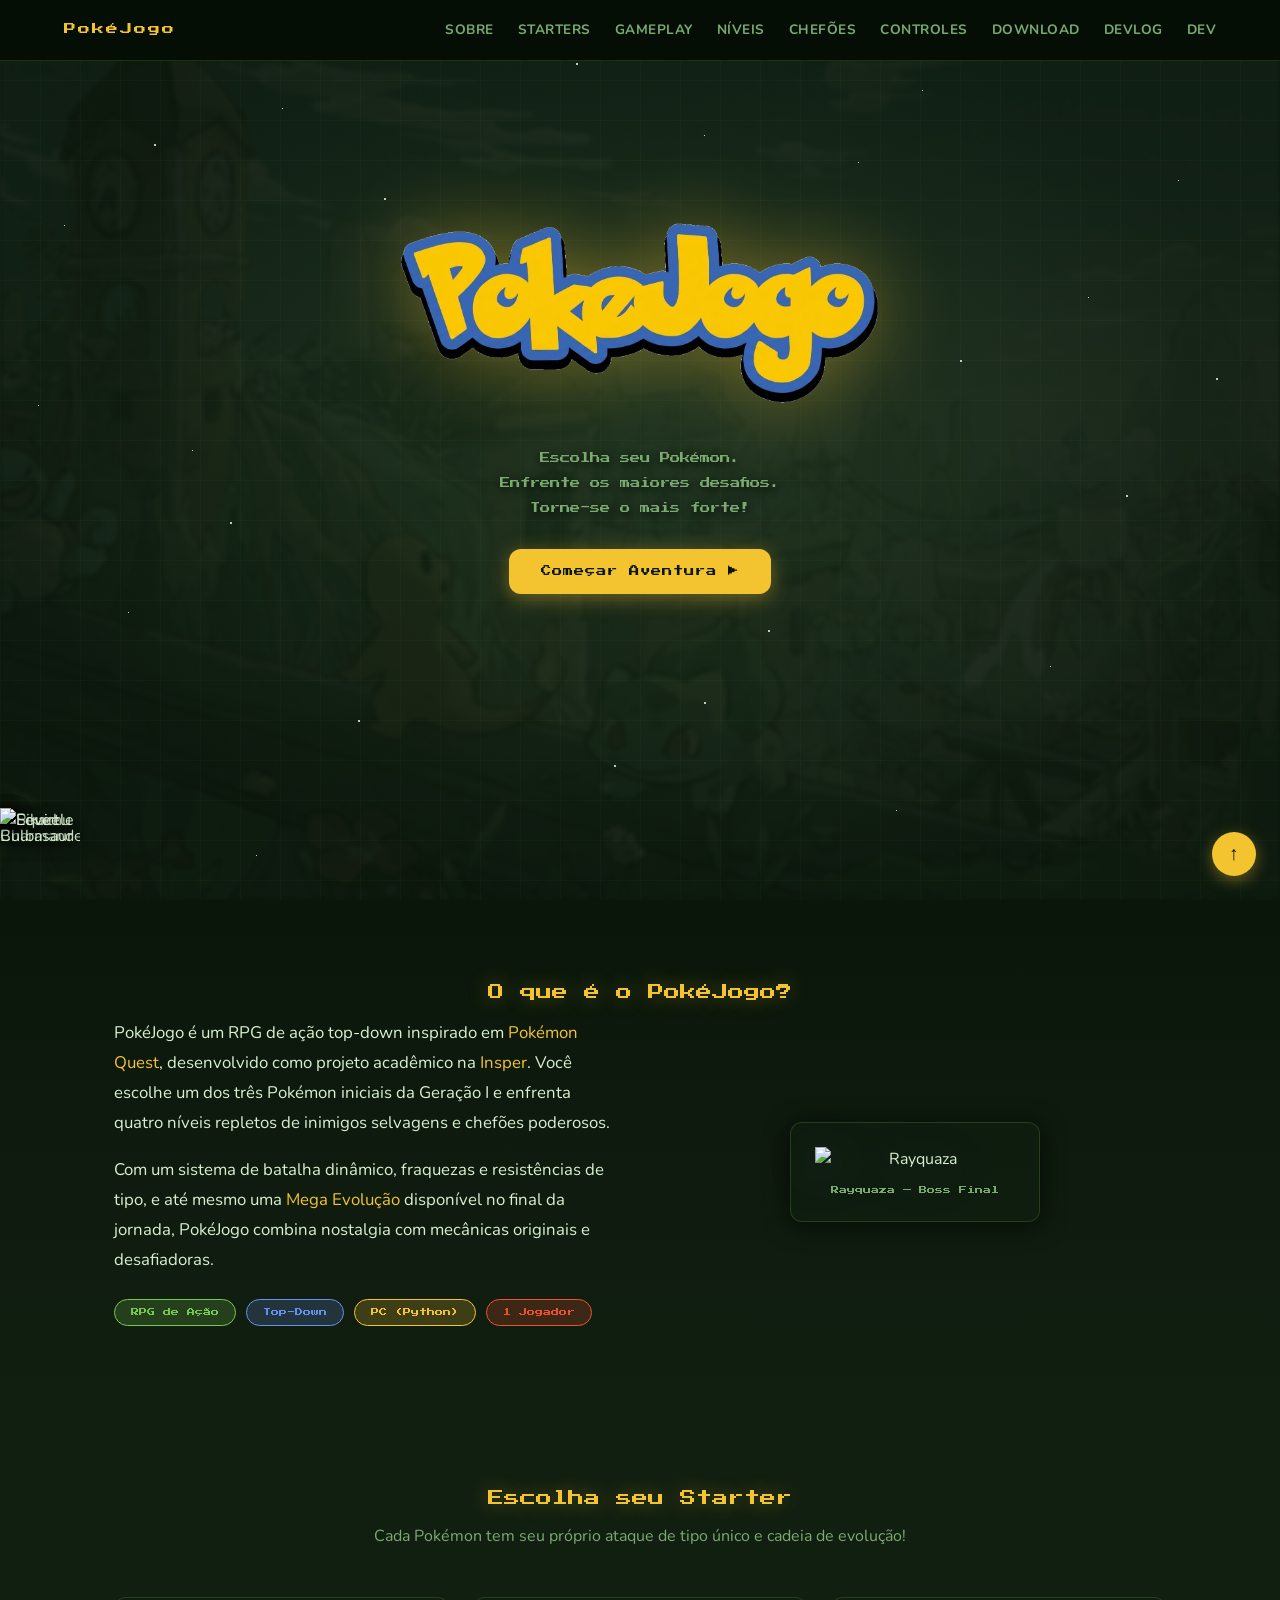
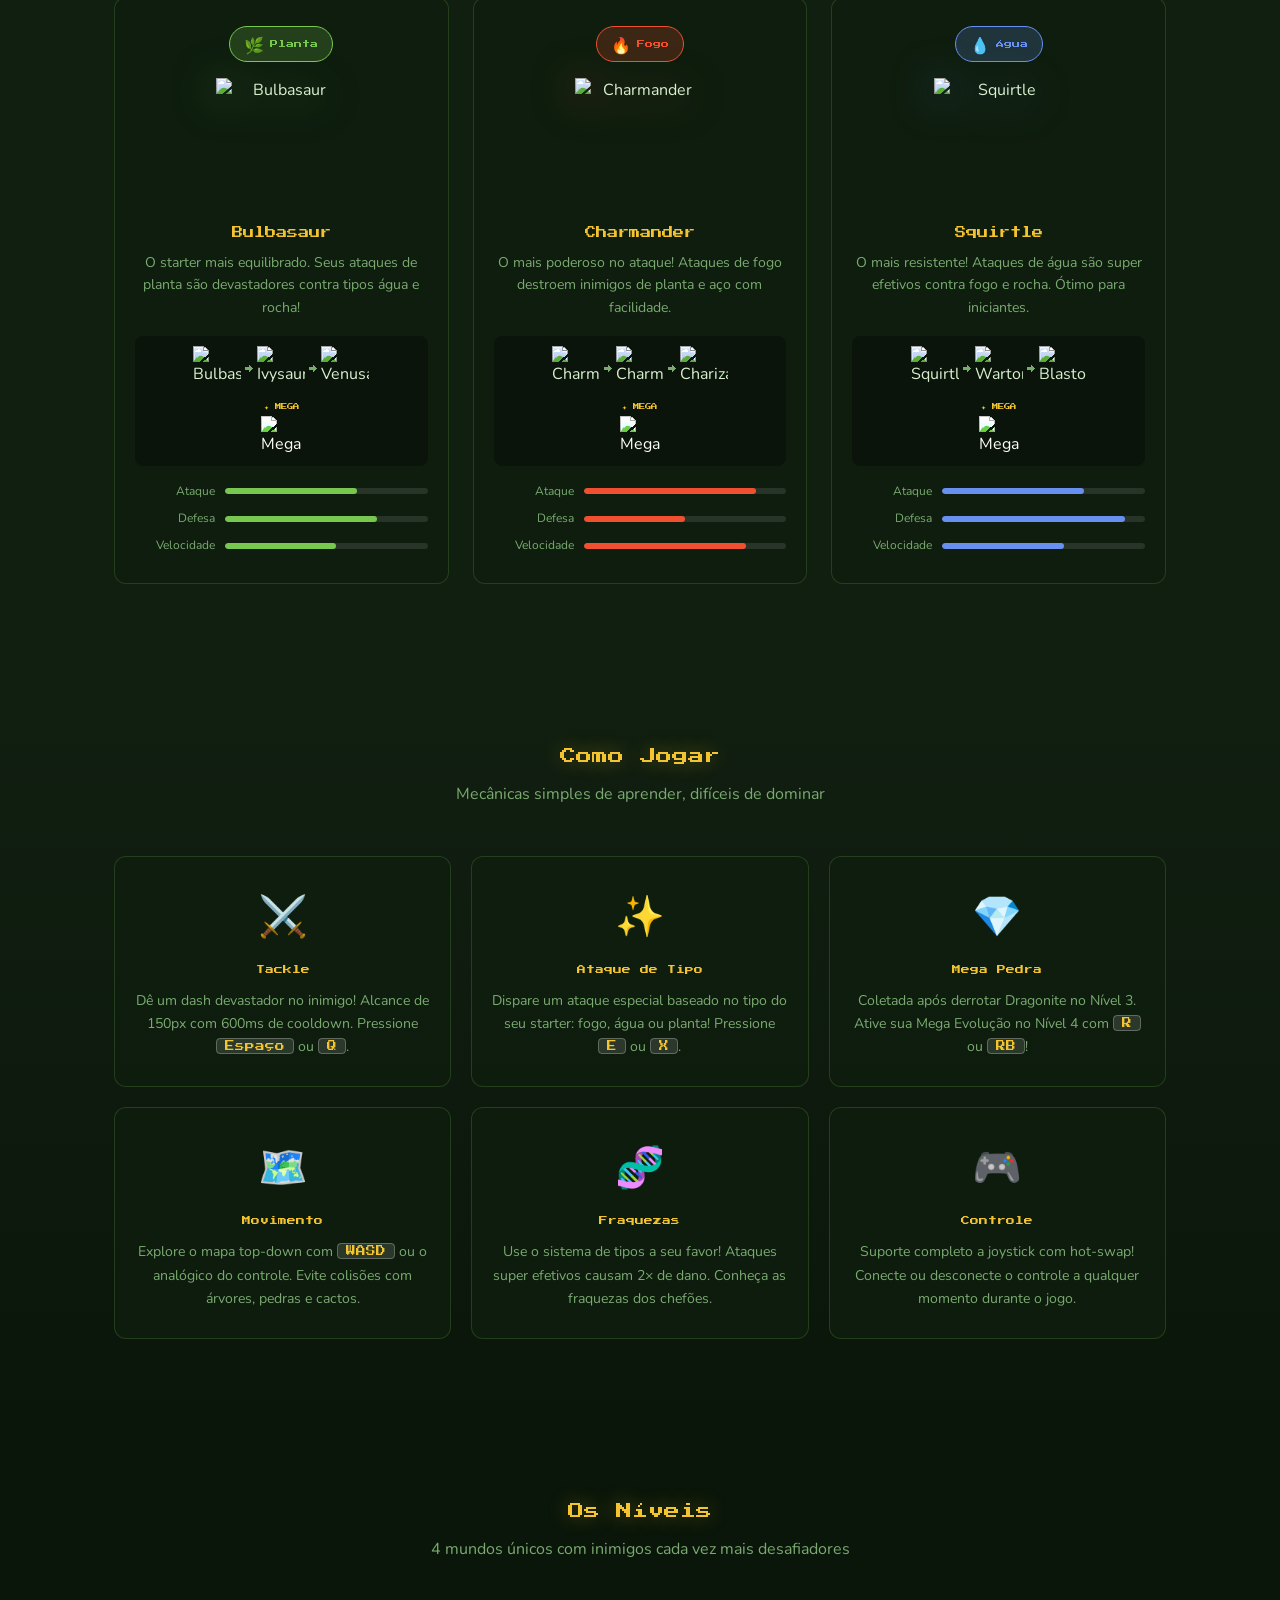
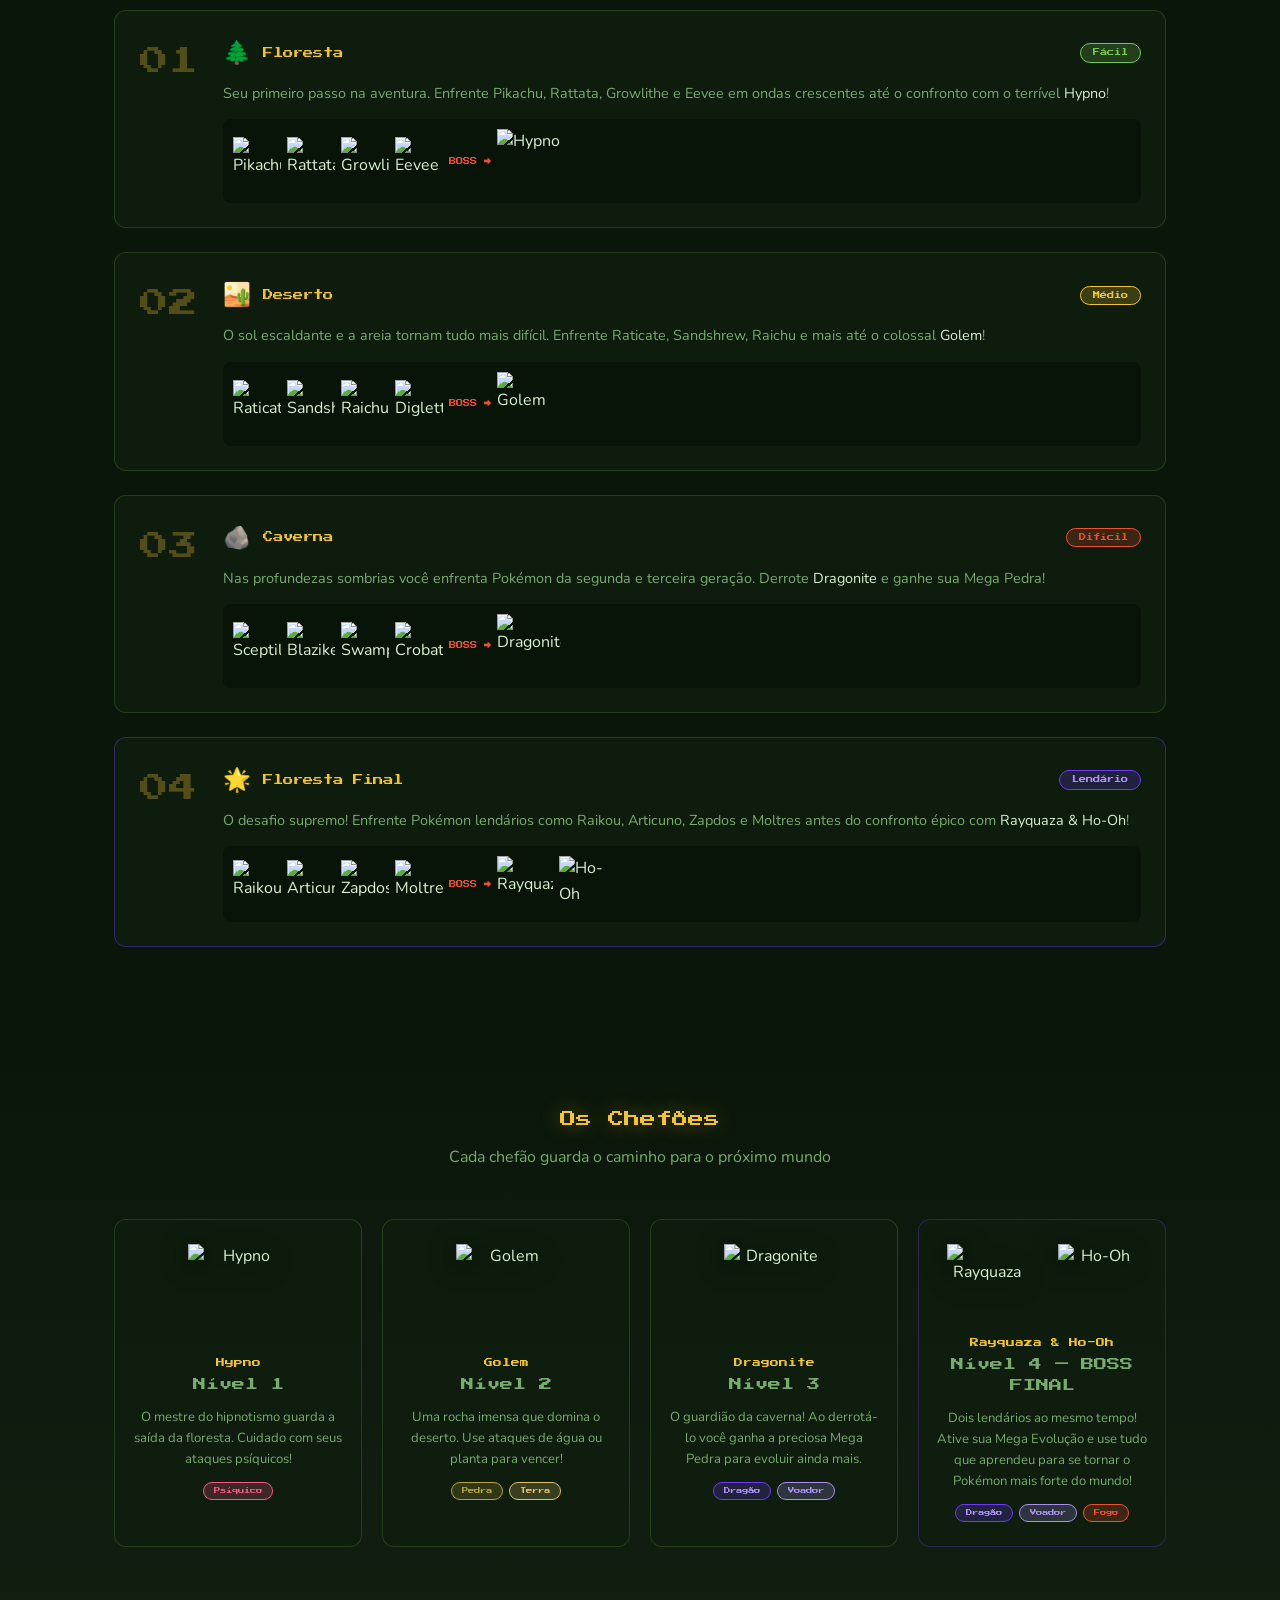
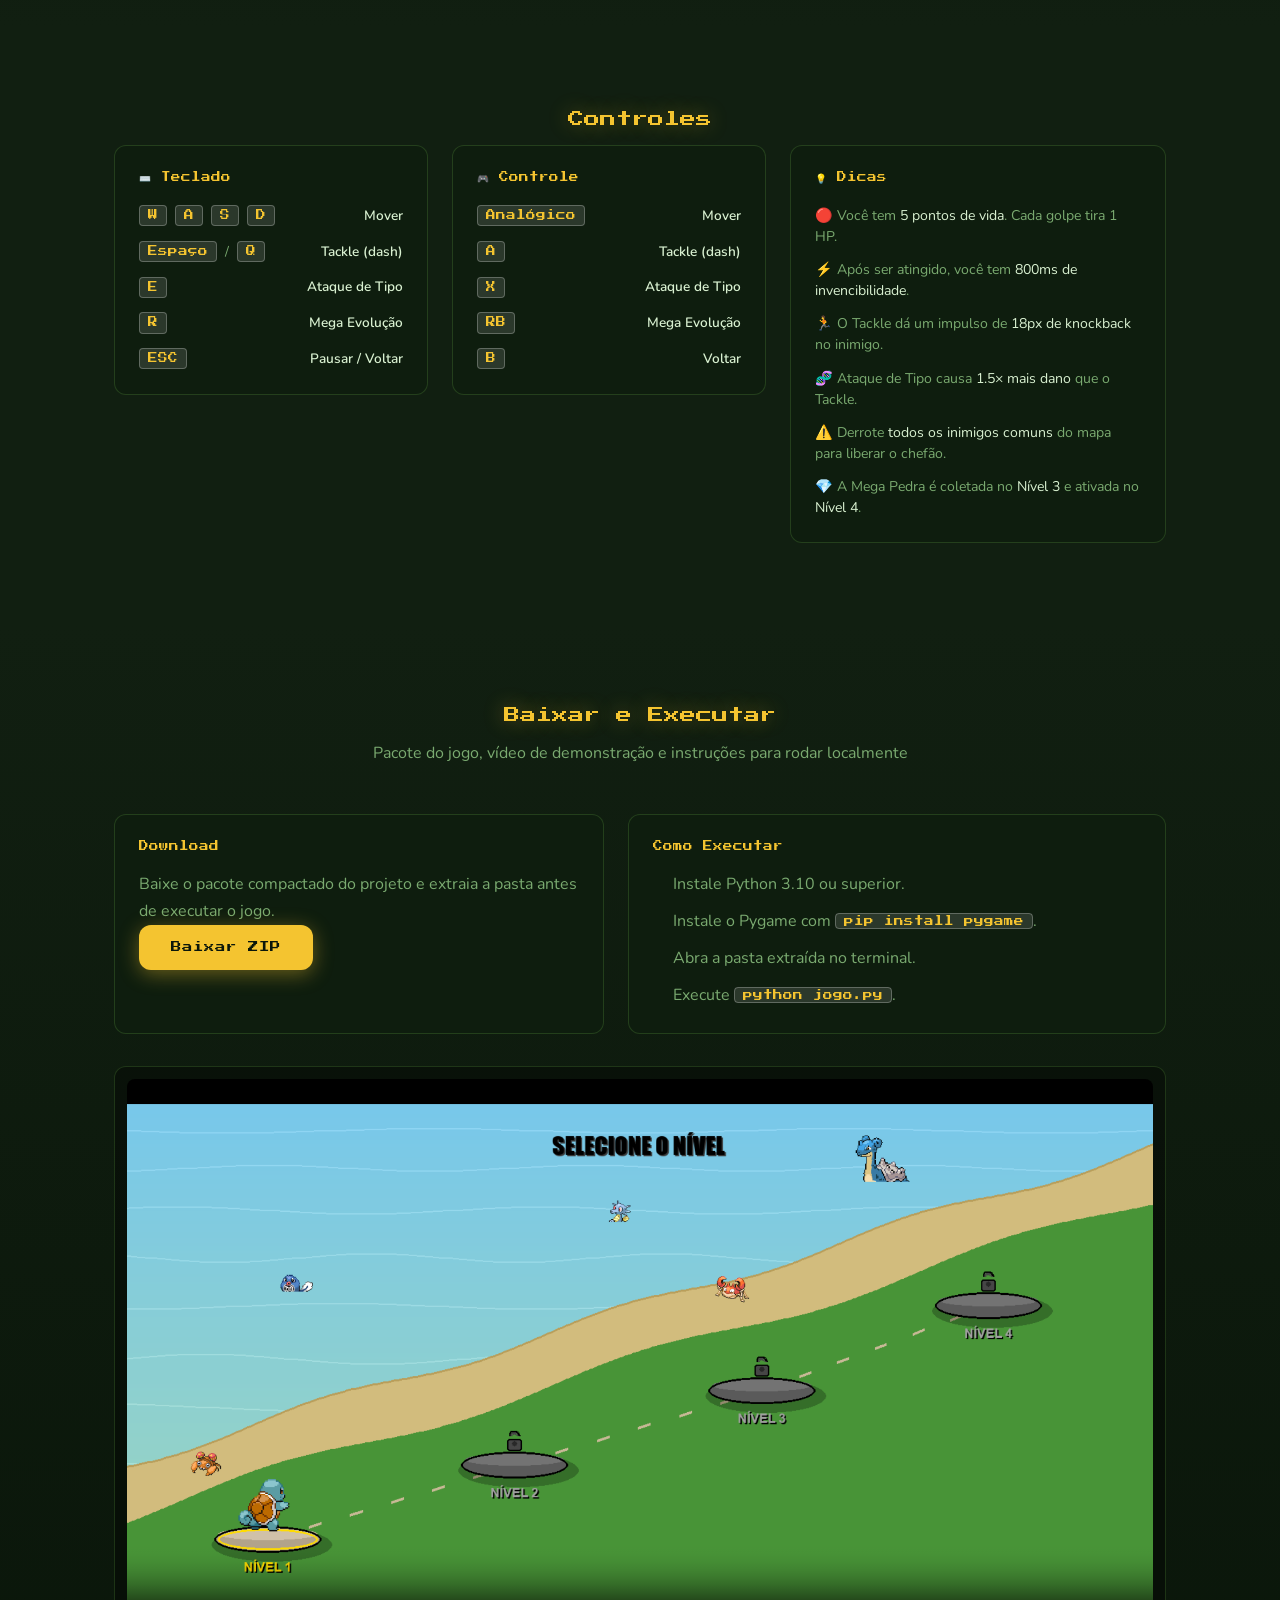
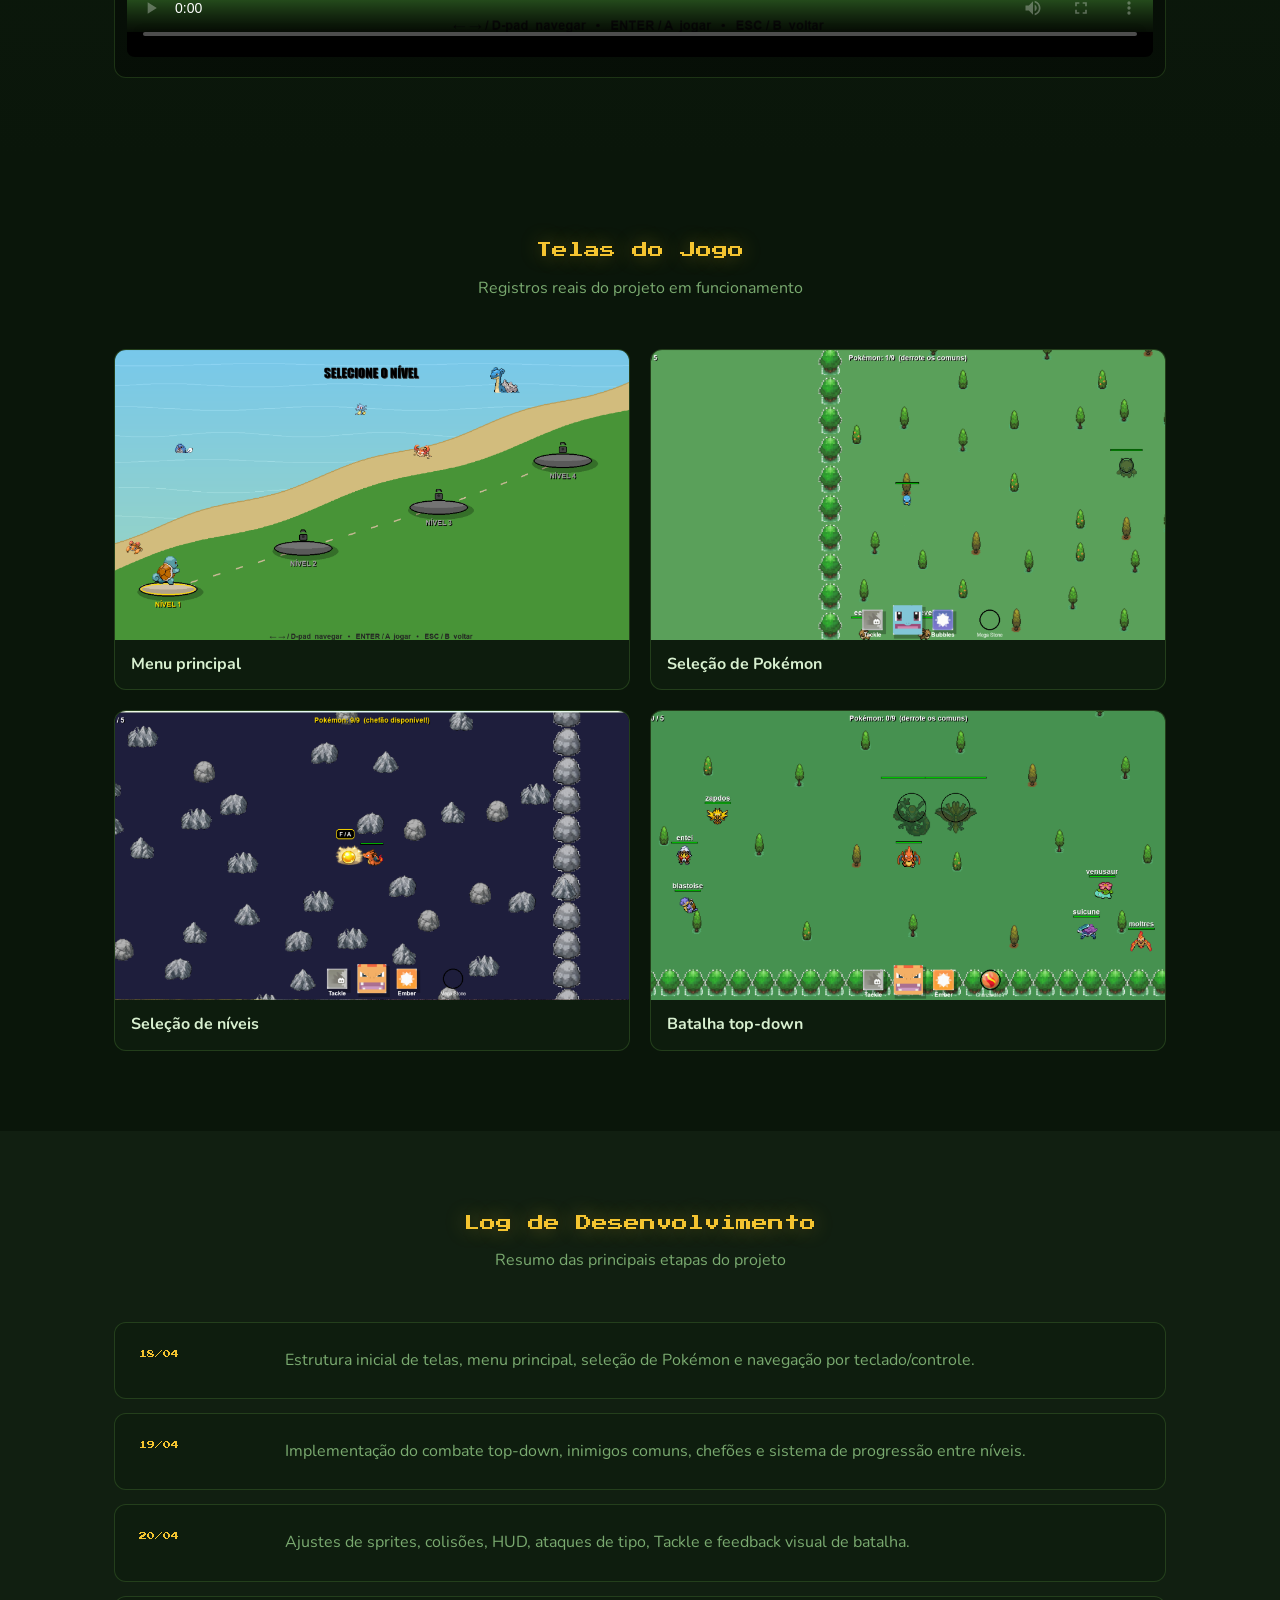
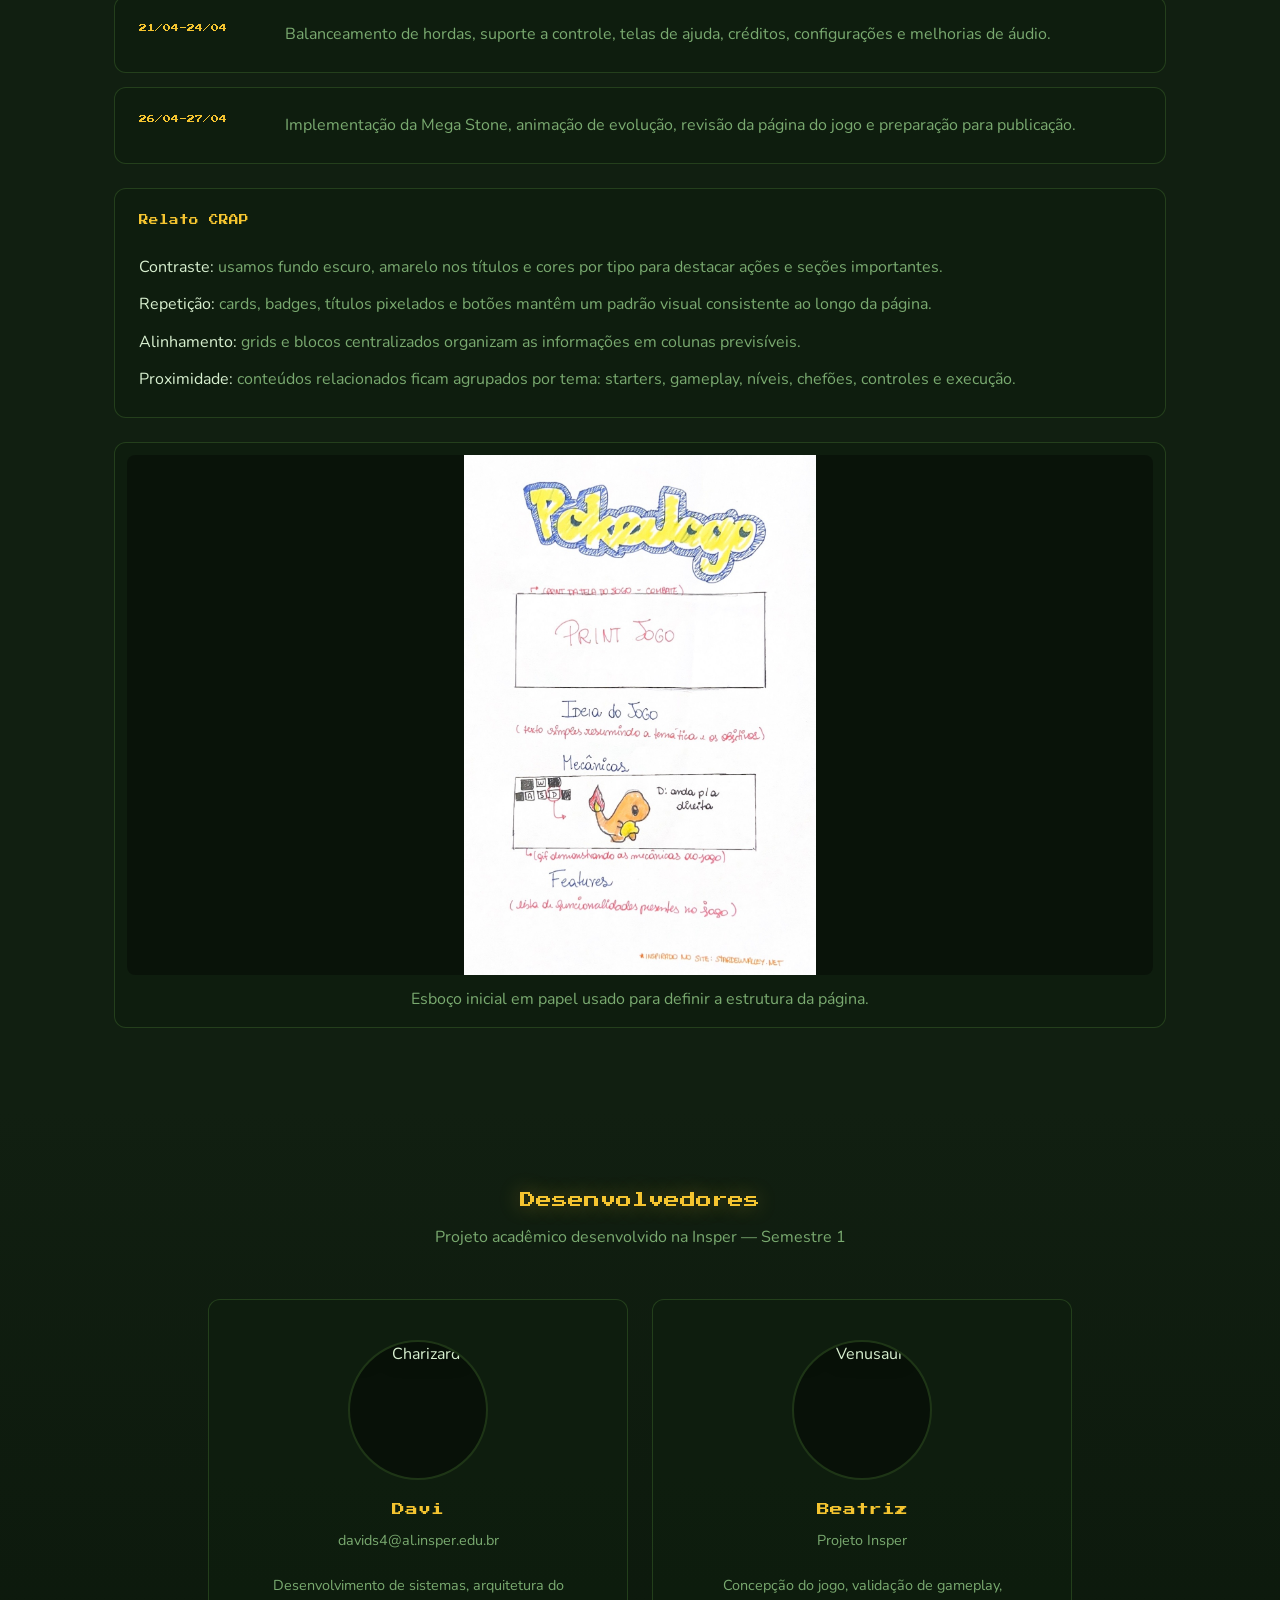
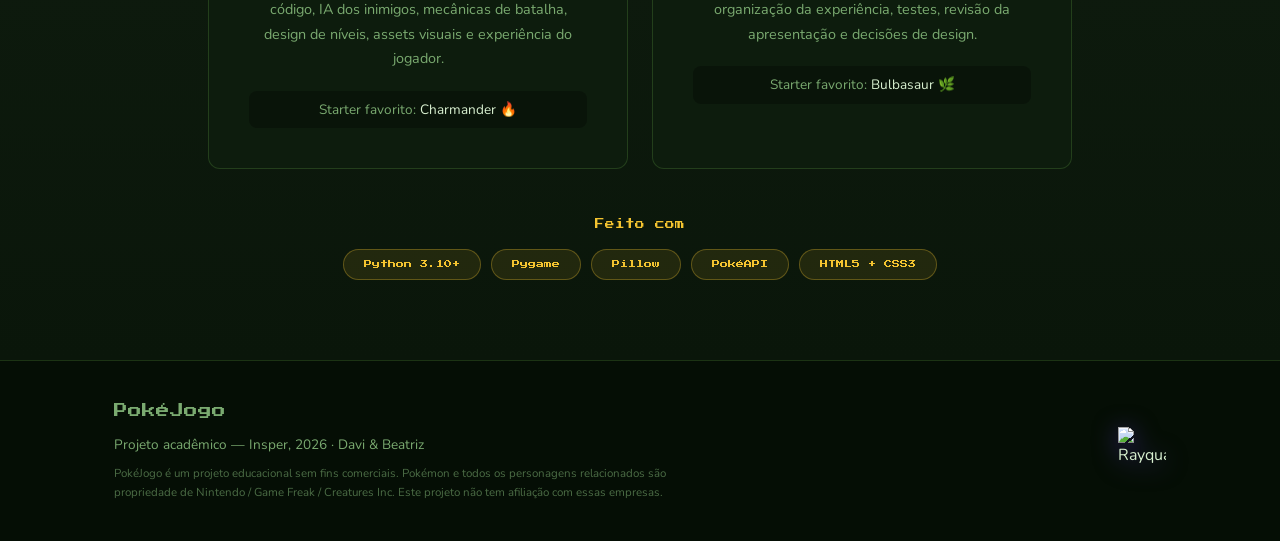
==== docs/index.html @ 32f5d4d7 "Publica pagina do jogo em docs" ====
<!DOCTYPE html>
<html lang="pt-BR">
<head>
  <meta charset="UTF-8">
  <meta name="viewport" content="width=device-width, initial-scale=1.0">
  <title>PokéJogo — Seja o mais forte!</title>
  <link rel="stylesheet" href="reset.css">
  <link rel="stylesheet" href="style.css">
  <link rel="preconnect" href="https://fonts.googleapis.com">
  <link rel="preconnect" href="https://fonts.gstatic.com" crossorigin>
  <link href="https://fonts.googleapis.com/css2?family=Press+Start+2P&family=Nunito:wght@400;600;700;800&display=swap" rel="stylesheet">
</head>
<body>

  <!-- NAVBAR (mobile: checkbox hack sem JS) -->
  <nav class="navbar">
    <div class="nav-container">
      <span class="nav-logo pixel">PokéJogo</span>
      <input type="checkbox" id="menu-open" class="menu-checkbox">
      <label for="menu-open" class="nav-toggle" aria-label="Menu">☰</label>
      <ul class="nav-links">
        <li><a href="#sobre">Sobre</a></li>
        <li><a href="#starters">Starters</a></li>
        <li><a href="#gameplay">Gameplay</a></li>
        <li><a href="#niveis">Níveis</a></li>
        <li><a href="#chefoes">Chefões</a></li>
        <li><a href="#controles">Controles</a></li>
        <li><a href="#download">Download</a></li>
        <li><a href="#devlog">Devlog</a></li>
        <li><a href="#dev">Dev</a></li>
      </ul>
    </div>
  </nav>

  <!-- HERO -->
  <section class="hero" id="inicio">
    <div class="hero-bg"></div>

    <!-- Estrelas puras em CSS -->
    <div class="stars">
      <div class="star" style="top:4%;left:8%;width:2px;height:2px;animation-delay:0s;animation-duration:3.1s"></div>
      <div class="star" style="top:12%;left:22%;width:1px;height:1px;animation-delay:0.5s;animation-duration:2.4s"></div>
      <div class="star" style="top:7%;left:45%;width:2px;height:2px;animation-delay:1.2s;animation-duration:3.8s"></div>
      <div class="star" style="top:18%;left:67%;width:1px;height:1px;animation-delay:0.3s;animation-duration:2.7s"></div>
      <div class="star" style="top:3%;left:80%;width:2px;height:2px;animation-delay:1.8s;animation-duration:3.2s"></div>
      <div class="star" style="top:25%;left:5%;width:1px;height:1px;animation-delay:0.7s;animation-duration:4.1s"></div>
      <div class="star" style="top:30%;left:35%;width:2px;height:2px;animation-delay:2.1s;animation-duration:2.9s"></div>
      <div class="star" style="top:15%;left:55%;width:1px;height:1px;animation-delay:1.5s;animation-duration:3.5s"></div>
      <div class="star" style="top:40%;left:75%;width:2px;height:2px;animation-delay:0.9s;animation-duration:2.6s"></div>
      <div class="star" style="top:50%;left:15%;width:1px;height:1px;animation-delay:2.4s;animation-duration:4.0s"></div>
      <div class="star" style="top:55%;left:88%;width:2px;height:2px;animation-delay:0.2s;animation-duration:3.3s"></div>
      <div class="star" style="top:62%;left:42%;width:1px;height:1px;animation-delay:1.1s;animation-duration:2.8s"></div>
      <div class="star" style="top:70%;left:60%;width:2px;height:2px;animation-delay:1.7s;animation-duration:3.6s"></div>
      <div class="star" style="top:20%;left:92%;width:1px;height:1px;animation-delay:0.6s;animation-duration:2.5s"></div>
      <div class="star" style="top:80%;left:28%;width:2px;height:2px;animation-delay:2.8s;animation-duration:3.0s"></div>
      <div class="star" style="top:10%;left:72%;width:1px;height:1px;animation-delay:1.9s;animation-duration:4.2s"></div>
      <div class="star" style="top:35%;left:50%;width:2px;height:2px;animation-delay:0.4s;animation-duration:3.7s"></div>
      <div class="star" style="top:45%;left:3%;width:1px;height:1px;animation-delay:2.2s;animation-duration:2.3s"></div>
      <div class="star" style="top:58%;left:18%;width:2px;height:2px;animation-delay:0.8s;animation-duration:3.9s"></div>
      <div class="star" style="top:74%;left:82%;width:1px;height:1px;animation-delay:1.4s;animation-duration:2.2s"></div>
      <div class="star" style="top:85%;left:48%;width:2px;height:2px;animation-delay:2.6s;animation-duration:3.4s"></div>
      <div class="star" style="top:90%;left:70%;width:1px;height:1px;animation-delay:0.1s;animation-duration:4.3s"></div>
      <div class="star" style="top:22%;left:30%;width:2px;height:2px;animation-delay:1.6s;animation-duration:2.8s"></div>
      <div class="star" style="top:68%;left:10%;width:1px;height:1px;animation-delay:2.9s;animation-duration:3.1s"></div>
      <div class="star" style="top:42%;left:95%;width:2px;height:2px;animation-delay:0.3s;animation-duration:3.6s"></div>
      <div class="star" style="top:6%;left:38%;width:1px;height:1px;animation-delay:1.3s;animation-duration:2.9s"></div>
      <div class="star" style="top:78%;left:55%;width:2px;height:2px;animation-delay:2.0s;animation-duration:4.0s"></div>
      <div class="star" style="top:33%;left:85%;width:1px;height:1px;animation-delay:0.5s;animation-duration:3.2s"></div>
      <div class="star" style="top:16%;left:12%;width:2px;height:2px;animation-delay:1.0s;animation-duration:2.6s"></div>
      <div class="star" style="top:95%;left:20%;width:1px;height:1px;animation-delay:2.3s;animation-duration:3.8s"></div>
    </div>

    <div class="hero-content">
      <img src="assets/images/titulo.png" alt="PokéJogo" class="hero-logo">
      <p class="hero-tagline pixel">Escolha seu Pokémon.<br>Enfrente os maiores desafios.<br>Torne-se o mais forte!</p>
      <a href="#sobre" class="btn btn-primary">Começar Aventura ▶</a>
    </div>

    <!-- Pokémons caminhando (apenas CSS) -->
    <div class="hero-walkers">
      <img class="walker walker-1" src="https://raw.githubusercontent.com/PokeAPI/sprites/master/sprites/pokemon/versions/generation-v/black-white/animated/4.gif" alt="Charmander">
      <img class="walker walker-2" src="https://raw.githubusercontent.com/PokeAPI/sprites/master/sprites/pokemon/versions/generation-v/black-white/animated/25.gif" alt="Pikachu">
      <img class="walker walker-3" src="https://raw.githubusercontent.com/PokeAPI/sprites/master/sprites/pokemon/versions/generation-v/black-white/animated/7.gif" alt="Squirtle">
      <img class="walker walker-4" src="https://raw.githubusercontent.com/PokeAPI/sprites/master/sprites/pokemon/versions/generation-v/black-white/animated/1.gif" alt="Bulbasaur">
      <img class="walker walker-5" src="https://raw.githubusercontent.com/PokeAPI/sprites/master/sprites/pokemon/versions/generation-v/black-white/animated/133.gif" alt="Eevee">
    </div>
  </section>

  <!-- SOBRE -->
  <section class="section sobre" id="sobre">
    <div class="container">
      <h2 class="section-title pixel">O que é o PokéJogo?</h2>
      <div class="sobre-grid">
        <div class="sobre-text">
          <p>PokéJogo é um RPG de ação top-down inspirado em <strong>Pokémon Quest</strong>, desenvolvido como projeto acadêmico na <strong>Insper</strong>. Você escolhe um dos três Pokémon iniciais da Geração I e enfrenta quatro níveis repletos de inimigos selvagens e chefões poderosos.</p>
          <p>Com um sistema de batalha dinâmico, fraquezas e resistências de tipo, e até mesmo uma <strong>Mega Evolução</strong> disponível no final da jornada, PokéJogo combina nostalgia com mecânicas originais e desafiadoras.</p>
          <div class="sobre-badges">
            <span class="badge badge-genre">RPG de Ação</span>
            <span class="badge badge-pov">Top-Down</span>
            <span class="badge badge-platform">PC (Python)</span>
            <span class="badge badge-players">1 Jogador</span>
          </div>
        </div>
        <div class="sobre-art">
          <div class="art-frame">
            <img src="https://raw.githubusercontent.com/PokeAPI/sprites/master/sprites/pokemon/other/official-artwork/384.png" alt="Rayquaza" class="art-pokemon">
            <p class="art-caption pixel">Rayquaza — Boss Final</p>
          </div>
        </div>
      </div>
    </div>
  </section>

  <!-- STARTERS -->
  <section class="section starters" id="starters">
    <div class="container">
      <h2 class="section-title pixel">Escolha seu Starter</h2>
      <p class="section-subtitle">Cada Pokémon tem seu próprio ataque de tipo único e cadeia de evolução!</p>
      <div class="starters-grid">

        <!-- Bulbasaur -->
        <div class="starter-card grass">
          <div class="starter-type-badge"><span class="type-icon">🌿</span> Planta</div>
          <img src="https://raw.githubusercontent.com/PokeAPI/sprites/master/sprites/pokemon/other/official-artwork/1.png" alt="Bulbasaur" class="starter-img">
          <h3 class="starter-name pixel">Bulbasaur</h3>
          <p class="starter-desc">O starter mais equilibrado. Seus ataques de planta são devastadores contra tipos água e rocha!</p>
          <div class="evolution-chain">
            <img src="https://raw.githubusercontent.com/PokeAPI/sprites/master/sprites/pokemon/versions/generation-v/black-white/animated/1.gif" alt="Bulbasaur" title="Bulbasaur">
            <span class="evo-arrow pixel">→</span>
            <img src="https://raw.githubusercontent.com/PokeAPI/sprites/master/sprites/pokemon/versions/generation-v/black-white/animated/2.gif" alt="Ivysaur" title="Ivysaur">
            <span class="evo-arrow pixel">→</span>
            <img src="https://raw.githubusercontent.com/PokeAPI/sprites/master/sprites/pokemon/versions/generation-v/black-white/animated/3.gif" alt="Venusaur" title="Venusaur">
            <span class="evo-mega pixel">✦ MEGA</span>
            <img src="https://raw.githubusercontent.com/PokeAPI/sprites/master/sprites/pokemon/10033.png" alt="Mega Venusaur" title="Mega Venusaur" class="mega-sprite">
          </div>
          <div class="starter-stats">
            <div class="stat"><span>Ataque</span><div class="stat-bar"><div class="stat-fill grass-fill" style="--w:65%"></div></div></div>
            <div class="stat"><span>Defesa</span><div class="stat-bar"><div class="stat-fill grass-fill" style="--w:75%"></div></div></div>
            <div class="stat"><span>Velocidade</span><div class="stat-bar"><div class="stat-fill grass-fill" style="--w:55%"></div></div></div>
          </div>
        </div>

        <!-- Charmander -->
        <div class="starter-card fire">
          <div class="starter-type-badge"><span class="type-icon">🔥</span> Fogo</div>
          <img src="https://raw.githubusercontent.com/PokeAPI/sprites/master/sprites/pokemon/other/official-artwork/4.png" alt="Charmander" class="starter-img">
          <h3 class="starter-name pixel">Charmander</h3>
          <p class="starter-desc">O mais poderoso no ataque! Ataques de fogo destroem inimigos de planta e aço com facilidade.</p>
          <div class="evolution-chain">
            <img src="https://raw.githubusercontent.com/PokeAPI/sprites/master/sprites/pokemon/versions/generation-v/black-white/animated/4.gif" alt="Charmander" title="Charmander">
            <span class="evo-arrow pixel">→</span>
            <img src="https://raw.githubusercontent.com/PokeAPI/sprites/master/sprites/pokemon/versions/generation-v/black-white/animated/5.gif" alt="Charmeleon" title="Charmeleon">
            <span class="evo-arrow pixel">→</span>
            <img src="https://raw.githubusercontent.com/PokeAPI/sprites/master/sprites/pokemon/versions/generation-v/black-white/animated/6.gif" alt="Charizard" title="Charizard">
            <span class="evo-mega pixel">✦ MEGA</span>
            <img src="https://raw.githubusercontent.com/PokeAPI/sprites/master/sprites/pokemon/10035.png" alt="Mega Charizard Y" title="Mega Charizard Y" class="mega-sprite">
          </div>
          <div class="starter-stats">
            <div class="stat"><span>Ataque</span><div class="stat-bar"><div class="stat-fill fire-fill" style="--w:85%"></div></div></div>
            <div class="stat"><span>Defesa</span><div class="stat-bar"><div class="stat-fill fire-fill" style="--w:50%"></div></div></div>
            <div class="stat"><span>Velocidade</span><div class="stat-bar"><div class="stat-fill fire-fill" style="--w:80%"></div></div></div>
          </div>
        </div>

        <!-- Squirtle -->
        <div class="starter-card water">
          <div class="starter-type-badge"><span class="type-icon">💧</span> Água</div>
          <img src="https://raw.githubusercontent.com/PokeAPI/sprites/master/sprites/pokemon/other/official-artwork/7.png" alt="Squirtle" class="starter-img">
          <h3 class="starter-name pixel">Squirtle</h3>
          <p class="starter-desc">O mais resistente! Ataques de água são super efetivos contra fogo e rocha. Ótimo para iniciantes.</p>
          <div class="evolution-chain">
            <img src="https://raw.githubusercontent.com/PokeAPI/sprites/master/sprites/pokemon/versions/generation-v/black-white/animated/7.gif" alt="Squirtle" title="Squirtle">
            <span class="evo-arrow pixel">→</span>
            <img src="https://raw.githubusercontent.com/PokeAPI/sprites/master/sprites/pokemon/versions/generation-v/black-white/animated/8.gif" alt="Wartortle" title="Wartortle">
            <span class="evo-arrow pixel">→</span>
            <img src="https://raw.githubusercontent.com/PokeAPI/sprites/master/sprites/pokemon/versions/generation-v/black-white/animated/9.gif" alt="Blastoise" title="Blastoise">
            <span class="evo-mega pixel">✦ MEGA</span>
            <img src="https://raw.githubusercontent.com/PokeAPI/sprites/master/sprites/pokemon/10036.png" alt="Mega Blastoise" title="Mega Blastoise" class="mega-sprite">
          </div>
          <div class="starter-stats">
            <div class="stat"><span>Ataque</span><div class="stat-bar"><div class="stat-fill water-fill" style="--w:70%"></div></div></div>
            <div class="stat"><span>Defesa</span><div class="stat-bar"><div class="stat-fill water-fill" style="--w:90%"></div></div></div>
            <div class="stat"><span>Velocidade</span><div class="stat-bar"><div class="stat-fill water-fill" style="--w:60%"></div></div></div>
          </div>
        </div>

      </div>
    </div>
  </section>

  <!-- GAMEPLAY -->
  <section class="section gameplay" id="gameplay">
    <div class="container">
      <h2 class="section-title pixel">Como Jogar</h2>
      <p class="section-subtitle">Mecânicas simples de aprender, difíceis de dominar</p>
      <div class="features-grid">
        <div class="feature-card">
          <div class="feature-icon">⚔️</div>
          <h3 class="pixel">Tackle</h3>
          <p>Dê um dash devastador no inimigo! Alcance de 150px com 600ms de cooldown. Pressione <kbd>Espaço</kbd> ou <kbd>Q</kbd>.</p>
        </div>
        <div class="feature-card">
          <div class="feature-icon">✨</div>
          <h3 class="pixel">Ataque de Tipo</h3>
          <p>Dispare um ataque especial baseado no tipo do seu starter: fogo, água ou planta! Pressione <kbd>E</kbd> ou <kbd>X</kbd>.</p>
        </div>
        <div class="feature-card">
          <div class="feature-icon">💎</div>
          <h3 class="pixel">Mega Pedra</h3>
          <p>Coletada após derrotar Dragonite no Nível 3. Ative sua Mega Evolução no Nível 4 com <kbd>R</kbd> ou <kbd>RB</kbd>!</p>
        </div>
        <div class="feature-card">
          <div class="feature-icon">🗺️</div>
          <h3 class="pixel">Movimento</h3>
          <p>Explore o mapa top-down com <kbd>WASD</kbd> ou o analógico do controle. Evite colisões com árvores, pedras e cactos.</p>
        </div>
        <div class="feature-card">
          <div class="feature-icon">🧬</div>
          <h3 class="pixel">Fraquezas</h3>
          <p>Use o sistema de tipos a seu favor! Ataques super efetivos causam 2× de dano. Conheça as fraquezas dos chefões.</p>
        </div>
        <div class="feature-card">
          <div class="feature-icon">🎮</div>
          <h3 class="pixel">Controle</h3>
          <p>Suporte completo a joystick com hot-swap! Conecte ou desconecte o controle a qualquer momento durante o jogo.</p>
        </div>
      </div>
    </div>
  </section>

  <!-- NÍVEIS -->
  <section class="section niveis" id="niveis">
    <div class="container">
      <h2 class="section-title pixel">Os Níveis</h2>
      <p class="section-subtitle">4 mundos únicos com inimigos cada vez mais desafiadores</p>
      <div class="levels-timeline">

        <div class="level-card">
          <div class="level-number pixel">01</div>
          <div class="level-content">
            <div class="level-header">
              <span class="level-icon">🌲</span>
              <h3 class="pixel">Floresta</h3>
              <span class="difficulty easy">Fácil</span>
            </div>
            <p>Seu primeiro passo na aventura. Enfrente Pikachu, Rattata, Growlithe e Eevee em ondas crescentes até o confronto com o terrível <strong>Hypno</strong>!</p>
            <div class="level-enemies">
              <img src="https://raw.githubusercontent.com/PokeAPI/sprites/master/sprites/pokemon/versions/generation-v/black-white/animated/25.gif" title="Pikachu" alt="Pikachu">
              <img src="https://raw.githubusercontent.com/PokeAPI/sprites/master/sprites/pokemon/versions/generation-v/black-white/animated/19.gif" title="Rattata" alt="Rattata">
              <img src="https://raw.githubusercontent.com/PokeAPI/sprites/master/sprites/pokemon/versions/generation-v/black-white/animated/58.gif" title="Growlithe" alt="Growlithe">
              <img src="https://raw.githubusercontent.com/PokeAPI/sprites/master/sprites/pokemon/versions/generation-v/black-white/animated/133.gif" title="Eevee" alt="Eevee">
              <span class="boss-label pixel">BOSS →</span>
              <img src="https://raw.githubusercontent.com/PokeAPI/sprites/master/sprites/pokemon/versions/generation-v/black-white/animated/97.gif" title="Hypno" alt="Hypno" class="boss-sprite">
            </div>
          </div>
        </div>

        <div class="level-card">
          <div class="level-number pixel">02</div>
          <div class="level-content">
            <div class="level-header">
              <span class="level-icon">🏜️</span>
              <h3 class="pixel">Deserto</h3>
              <span class="difficulty medium">Médio</span>
            </div>
            <p>O sol escaldante e a areia tornam tudo mais difícil. Enfrente Raticate, Sandshrew, Raichu e mais até o colossal <strong>Golem</strong>!</p>
            <div class="level-enemies">
              <img src="https://raw.githubusercontent.com/PokeAPI/sprites/master/sprites/pokemon/versions/generation-v/black-white/animated/20.gif" title="Raticate" alt="Raticate">
              <img src="https://raw.githubusercontent.com/PokeAPI/sprites/master/sprites/pokemon/versions/generation-v/black-white/animated/27.gif" title="Sandshrew" alt="Sandshrew">
              <img src="https://raw.githubusercontent.com/PokeAPI/sprites/master/sprites/pokemon/versions/generation-v/black-white/animated/26.gif" title="Raichu" alt="Raichu">
              <img src="https://raw.githubusercontent.com/PokeAPI/sprites/master/sprites/pokemon/versions/generation-v/black-white/animated/50.gif" title="Diglett" alt="Diglett">
              <span class="boss-label pixel">BOSS →</span>
              <img src="https://raw.githubusercontent.com/PokeAPI/sprites/master/sprites/pokemon/versions/generation-v/black-white/animated/76.gif" title="Golem" alt="Golem" class="boss-sprite">
            </div>
          </div>
        </div>

        <div class="level-card">
          <div class="level-number pixel">03</div>
          <div class="level-content">
            <div class="level-header">
              <span class="level-icon">🪨</span>
              <h3 class="pixel">Caverna</h3>
              <span class="difficulty hard">Difícil</span>
            </div>
            <p>Nas profundezas sombrias você enfrenta Pokémon da segunda e terceira geração. Derrote <strong>Dragonite</strong> e ganhe sua Mega Pedra!</p>
            <div class="level-enemies">
              <img src="https://raw.githubusercontent.com/PokeAPI/sprites/master/sprites/pokemon/versions/generation-v/black-white/animated/254.gif" title="Sceptile" alt="Sceptile">
              <img src="https://raw.githubusercontent.com/PokeAPI/sprites/master/sprites/pokemon/versions/generation-v/black-white/animated/257.gif" title="Blaziken" alt="Blaziken">
              <img src="https://raw.githubusercontent.com/PokeAPI/sprites/master/sprites/pokemon/versions/generation-v/black-white/animated/260.gif" title="Swampert" alt="Swampert">
              <img src="https://raw.githubusercontent.com/PokeAPI/sprites/master/sprites/pokemon/versions/generation-v/black-white/animated/169.gif" title="Crobat" alt="Crobat">
              <span class="boss-label pixel">BOSS →</span>
              <img src="https://raw.githubusercontent.com/PokeAPI/sprites/master/sprites/pokemon/versions/generation-v/black-white/animated/149.gif" title="Dragonite" alt="Dragonite" class="boss-sprite">
            </div>
          </div>
        </div>

        <div class="level-card level-final">
          <div class="level-number pixel">04</div>
          <div class="level-content">
            <div class="level-header">
              <span class="level-icon">🌟</span>
              <h3 class="pixel">Floresta Final</h3>
              <span class="difficulty legendary">Lendário</span>
            </div>
            <p>O desafio supremo! Enfrente Pokémon lendários como Raikou, Articuno, Zapdos e Moltres antes do confronto épico com <strong>Rayquaza &amp; Ho-Oh</strong>!</p>
            <div class="level-enemies">
              <img src="https://raw.githubusercontent.com/PokeAPI/sprites/master/sprites/pokemon/versions/generation-v/black-white/animated/243.gif" title="Raikou" alt="Raikou">
              <img src="https://raw.githubusercontent.com/PokeAPI/sprites/master/sprites/pokemon/versions/generation-v/black-white/animated/144.gif" title="Articuno" alt="Articuno">
              <img src="https://raw.githubusercontent.com/PokeAPI/sprites/master/sprites/pokemon/versions/generation-v/black-white/animated/145.gif" title="Zapdos" alt="Zapdos">
              <img src="https://raw.githubusercontent.com/PokeAPI/sprites/master/sprites/pokemon/versions/generation-v/black-white/animated/146.gif" title="Moltres" alt="Moltres">
              <span class="boss-label pixel">BOSS →</span>
              <img src="https://raw.githubusercontent.com/PokeAPI/sprites/master/sprites/pokemon/other/official-artwork/384.png" title="Rayquaza" alt="Rayquaza" class="boss-sprite boss-art">
              <img src="https://raw.githubusercontent.com/PokeAPI/sprites/master/sprites/pokemon/other/official-artwork/250.png" title="Ho-Oh" alt="Ho-Oh" class="boss-sprite boss-art">
            </div>
          </div>
        </div>

      </div>
    </div>
  </section>

  <!-- CHEFÕES -->
  <section class="section chefoes" id="chefoes">
    <div class="container">
      <h2 class="section-title pixel">Os Chefões</h2>
      <p class="section-subtitle">Cada chefão guarda o caminho para o próximo mundo</p>
      <div class="bosses-grid">
        <div class="boss-card">
          <img src="https://raw.githubusercontent.com/PokeAPI/sprites/master/sprites/pokemon/other/official-artwork/97.png" alt="Hypno" class="boss-art-img">
          <h3 class="pixel">Hypno</h3>
          <p class="boss-level pixel">Nível 1</p>
          <p>O mestre do hipnotismo guarda a saída da floresta. Cuidado com seus ataques psíquicos!</p>
          <div class="type-chips"><span class="type-chip psychic">Psíquico</span></div>
        </div>
        <div class="boss-card">
          <img src="https://raw.githubusercontent.com/PokeAPI/sprites/master/sprites/pokemon/other/official-artwork/76.png" alt="Golem" class="boss-art-img">
          <h3 class="pixel">Golem</h3>
          <p class="boss-level pixel">Nível 2</p>
          <p>Uma rocha imensa que domina o deserto. Use ataques de água ou planta para vencer!</p>
          <div class="type-chips"><span class="type-chip rock">Pedra</span><span class="type-chip ground">Terra</span></div>
        </div>
        <div class="boss-card">
          <img src="https://raw.githubusercontent.com/PokeAPI/sprites/master/sprites/pokemon/other/official-artwork/149.png" alt="Dragonite" class="boss-art-img">
          <h3 class="pixel">Dragonite</h3>
          <p class="boss-level pixel">Nível 3</p>
          <p>O guardião da caverna! Ao derrotá-lo você ganha a preciosa Mega Pedra para evoluir ainda mais.</p>
          <div class="type-chips"><span class="type-chip dragon">Dragão</span><span class="type-chip flying">Voador</span></div>
        </div>
        <div class="boss-card boss-final">
          <div class="boss-duo">
            <img src="https://raw.githubusercontent.com/PokeAPI/sprites/master/sprites/pokemon/other/official-artwork/384.png" alt="Rayquaza" class="boss-art-img">
            <img src="https://raw.githubusercontent.com/PokeAPI/sprites/master/sprites/pokemon/other/official-artwork/250.png" alt="Ho-Oh" class="boss-art-img">
          </div>
          <h3 class="pixel">Rayquaza &amp; Ho-Oh</h3>
          <p class="boss-level pixel">Nível 4 — BOSS FINAL</p>
          <p>Dois lendários ao mesmo tempo! Ative sua Mega Evolução e use tudo que aprendeu para se tornar o Pokémon mais forte do mundo!</p>
          <div class="type-chips">
            <span class="type-chip dragon">Dragão</span>
            <span class="type-chip flying">Voador</span>
            <span class="type-chip fire">Fogo</span>
          </div>
        </div>
      </div>
    </div>
  </section>

  <!-- CONTROLES -->
  <section class="section controles" id="controles">
    <div class="container">
      <h2 class="section-title pixel">Controles</h2>
      <div class="controls-grid">
        <div class="controls-group">
          <h3 class="pixel">⌨️ Teclado</h3>
          <div class="key-map">
            <div class="key-row"><kbd>W</kbd><kbd>A</kbd><kbd>S</kbd><kbd>D</kbd><span>Mover</span></div>
            <div class="key-row"><kbd>Espaço</kbd> / <kbd>Q</kbd><span>Tackle (dash)</span></div>
            <div class="key-row"><kbd>E</kbd><span>Ataque de Tipo</span></div>
            <div class="key-row"><kbd>R</kbd><span>Mega Evolução</span></div>
            <div class="key-row"><kbd>ESC</kbd><span>Pausar / Voltar</span></div>
          </div>
        </div>
        <div class="controls-group">
          <h3 class="pixel">🎮 Controle</h3>
          <div class="key-map">
            <div class="key-row"><kbd>Analógico</kbd><span>Mover</span></div>
            <div class="key-row"><kbd>A</kbd><span>Tackle (dash)</span></div>
            <div class="key-row"><kbd>X</kbd><span>Ataque de Tipo</span></div>
            <div class="key-row"><kbd>RB</kbd><span>Mega Evolução</span></div>
            <div class="key-row"><kbd>B</kbd><span>Voltar</span></div>
          </div>
        </div>
        <div class="controls-tips">
          <h3 class="pixel">💡 Dicas</h3>
          <ul>
            <li>🔴 Você tem <strong>5 pontos de vida</strong>. Cada golpe tira 1 HP.</li>
            <li>⚡ Após ser atingido, você tem <strong>800ms de invencibilidade</strong>.</li>
            <li>🏃 O Tackle dá um impulso de <strong>18px de knockback</strong> no inimigo.</li>
            <li>🧬 Ataque de Tipo causa <strong>1.5× mais dano</strong> que o Tackle.</li>
            <li>⚠️ Derrote <strong>todos os inimigos comuns</strong> do mapa para liberar o chefão.</li>
            <li>💎 A Mega Pedra é coletada no <strong>Nível 3</strong> e ativada no <strong>Nível 4</strong>.</li>
          </ul>
        </div>
      </div>
    </div>
  </section>

  <!-- DOWNLOAD / EXECUÇÃO -->
  <section class="section download" id="download">
    <div class="container">
      <h2 class="section-title pixel">Baixar e Executar</h2>
      <p class="section-subtitle">Pacote do jogo, vídeo de demonstração e instruções para rodar localmente</p>
      <div class="download-grid">
        <div class="download-panel">
          <h3 class="pixel">Download</h3>
          <p>Baixe o pacote compactado do projeto e extraia a pasta antes de executar o jogo.</p>
          <a href="downloads/pokejogo.zip" class="btn btn-primary" download>Baixar ZIP</a>
        </div>
        <div class="download-panel">
          <h3 class="pixel">Como Executar</h3>
          <ol class="steps">
            <li>Instale Python 3.10 ou superior.</li>
            <li>Instale o Pygame com <kbd>pip install pygame</kbd>.</li>
            <li>Abra a pasta extraída no terminal.</li>
            <li>Execute <kbd>python jogo.py</kbd>.</li>
          </ol>
        </div>
      </div>
      <div class="video-frame">
        <video controls poster="assets/images/screenshot-menu.png">
          <source src="assets/videos/pokejogo-demo.mp4" type="video/mp4">
          Seu navegador não suporta vídeo HTML5.
        </video>
      </div>
    </div>
  </section>

  <!-- TELAS DO JOGO -->
  <section class="section screenshots" id="screenshots">
    <div class="container">
      <h2 class="section-title pixel">Telas do Jogo</h2>
      <p class="section-subtitle">Registros reais do projeto em funcionamento</p>
      <div class="screens-grid">
        <figure>
          <img src="assets/images/screenshot-menu.png" alt="Tela de menu do PokéJogo">
          <figcaption>Menu principal</figcaption>
        </figure>
        <figure>
          <img src="assets/images/screenshot-selecao.png" alt="Tela de seleção de Pokémon">
          <figcaption>Seleção de Pokémon</figcaption>
        </figure>
        <figure>
          <img src="assets/images/screenshot-niveis.png" alt="Tela de seleção de níveis">
          <figcaption>Seleção de níveis</figcaption>
        </figure>
        <figure>
          <img src="assets/images/screenshot-batalha.png" alt="Tela de batalha top-down">
          <figcaption>Batalha top-down</figcaption>
        </figure>
      </div>
    </div>
  </section>

  <!-- DEVLOG / CRAP -->
  <section class="section devlog" id="devlog">
    <div class="container">
      <h2 class="section-title pixel">Log de Desenvolvimento</h2>
      <p class="section-subtitle">Resumo das principais etapas do projeto</p>
      <div class="log-list">
        <article>
          <span class="log-date pixel">18/04</span>
          <p>Estrutura inicial de telas, menu principal, seleção de Pokémon e navegação por teclado/controle.</p>
        </article>
        <article>
          <span class="log-date pixel">19/04</span>
          <p>Implementação do combate top-down, inimigos comuns, chefões e sistema de progressão entre níveis.</p>
        </article>
        <article>
          <span class="log-date pixel">20/04</span>
          <p>Ajustes de sprites, colisões, HUD, ataques de tipo, Tackle e feedback visual de batalha.</p>
        </article>
        <article>
          <span class="log-date pixel">21/04-24/04</span>
          <p>Balanceamento de hordas, suporte a controle, telas de ajuda, créditos, configurações e melhorias de áudio.</p>
        </article>
        <article>
          <span class="log-date pixel">26/04-27/04</span>
          <p>Implementação da Mega Stone, animação de evolução, revisão da página do jogo e preparação para publicação.</p>
        </article>
      </div>
      <div class="crap-report">
        <h3 class="pixel">Relato CRAP</h3>
        <p><strong>Contraste:</strong> usamos fundo escuro, amarelo nos títulos e cores por tipo para destacar ações e seções importantes.</p>
        <p><strong>Repetição:</strong> cards, badges, títulos pixelados e botões mantêm um padrão visual consistente ao longo da página.</p>
        <p><strong>Alinhamento:</strong> grids e blocos centralizados organizam as informações em colunas previsíveis.</p>
        <p><strong>Proximidade:</strong> conteúdos relacionados ficam agrupados por tema: starters, gameplay, níveis, chefões, controles e execução.</p>
      </div>
      <figure class="sketch-frame">
        <img src="assets/images/esboco-site.jpeg" alt="Esboço em papel da primeira versão da página">
        <figcaption>Esboço inicial em papel usado para definir a estrutura da página.</figcaption>
      </figure>
    </div>
  </section>

  <!-- DEV -->
  <section class="section devs" id="dev">
    <div class="container">
      <h2 class="section-title pixel">Desenvolvedores</h2>
      <p class="section-subtitle">Projeto acadêmico desenvolvido na Insper — Semestre 1</p>
      <div class="dev-grid">
        <div class="dev-card">
          <div class="dev-avatar">
            <img src="https://raw.githubusercontent.com/PokeAPI/sprites/master/sprites/pokemon/other/official-artwork/6.png" alt="Charizard" class="dev-pokemon">
          </div>
          <h3 class="pixel">Davi</h3>
          <p class="dev-email">davids4@al.insper.edu.br</p>
          <p>Desenvolvimento de sistemas, arquitetura do código, IA dos inimigos, mecânicas de batalha, design de níveis, assets visuais e experiência do jogador.</p>
          <div class="dev-pokemon-label">Starter favorito: <strong>Charmander 🔥</strong></div>
        </div>
        <div class="dev-card">
          <div class="dev-avatar">
            <img src="https://raw.githubusercontent.com/PokeAPI/sprites/master/sprites/pokemon/other/official-artwork/3.png" alt="Venusaur" class="dev-pokemon">
          </div>
          <h3 class="pixel">Beatriz</h3>
          <p class="dev-email">Projeto Insper</p>
          <p>Concepção do jogo, validação de gameplay, organização da experiência, testes, revisão da apresentação e decisões de design.</p>
          <div class="dev-pokemon-label">Starter favorito: <strong>Bulbasaur 🌿</strong></div>
        </div>
      </div>
      <div class="tech-stack">
        <h3 class="pixel">Feito com</h3>
        <div class="tech-badges">
          <span class="tech-badge">Python 3.10+</span>
          <span class="tech-badge">Pygame</span>
          <span class="tech-badge">Pillow</span>
          <span class="tech-badge">PokéAPI</span>
          <span class="tech-badge">HTML5 + CSS3</span>
        </div>
      </div>
    </div>
  </section>

  <!-- FOOTER -->
  <footer class="footer">
    <div class="container">
      <div class="footer-content">
        <p class="pixel footer-title">PokéJogo</p>
        <p>Projeto acadêmico — Insper, 2026 · Davi &amp; Beatriz</p>
        <p class="footer-disclaimer">PokéJogo é um projeto educacional sem fins comerciais. Pokémon e todos os personagens relacionados são propriedade de Nintendo / Game Freak / Creatures Inc. Este projeto não tem afiliação com essas empresas.</p>
      </div>
      <div class="footer-pokemon">
        <img src="https://raw.githubusercontent.com/PokeAPI/sprites/master/sprites/pokemon/versions/generation-v/black-white/animated/384.gif" alt="Rayquaza">
      </div>
    </div>
  </footer>

  <a href="#inicio" class="back-to-top">↑</a>

</body>
</html>
---- docs/style.css ----
/* =============================================
   POKÉJOGO SITE — SEM JAVASCRIPT
   ============================================= */

:root {
  --bg-dark:       #0a160a;
  --bg-surface:    #111f11;
  --bg-card:       rgba(15, 30, 15, 0.85);
  --border:        rgba(120, 200, 80, 0.2);
  --border-hover:  rgba(120, 200, 80, 0.6);
  --gold:          #f4c430;
  --text:          #d8f0d0;
  --text-muted:    #7aaa70;
  --grass:         #78c850;
  --fire:          #f05030;
  --water:         #6890f0;
  --psychic:       #f85888;
  --rock:          #b8a038;
  --ground:        #e0c068;
  --dragon:        #7038f8;
  --flying:        #a890f0;
  --font-pixel:    'Press Start 2P', monospace;
  --font-body:     'Nunito', sans-serif;
  --radius:        12px;
  --shadow:        0 4px 24px rgba(0,0,0,0.6);
  --transition:    0.3s ease;
}

* { box-sizing: border-box; }
html { scroll-behavior: smooth; }

body {
  background-color: var(--bg-dark);
  color: var(--text);
  font-family: var(--font-body);
  font-size: 16px;
  line-height: 1.6;
  overflow-x: hidden;
}

img { display: block; max-width: 100%; }
a { color: var(--gold); text-decoration: none; transition: color var(--transition); }
a:hover { color: #fff; }

kbd {
  background: rgba(255,255,255,0.12);
  border: 1px solid rgba(255,255,255,0.25);
  border-radius: 4px;
  padding: 2px 8px;
  font-family: var(--font-pixel);
  font-size: 0.6rem;
  color: var(--gold);
}

.pixel { font-family: var(--font-pixel); }

.container {
  max-width: 1100px;
  margin: 0 auto;
  padding: 0 24px;
}

/* ---- NAVBAR ---- */
.navbar {
  position: fixed;
  top: 0; left: 0; right: 0;
  z-index: 1000;
  background: rgba(5, 14, 5, 0.96);
  backdrop-filter: blur(10px);
  border-bottom: 1px solid var(--border);
}

.nav-container {
  max-width: 1200px;
  margin: 0 auto;
  padding: 0 24px;
  height: 60px;
  display: flex;
  align-items: center;
  gap: 16px;
  position: relative;
}

.nav-logo {
  font-size: 0.75rem;
  color: var(--gold);
  letter-spacing: 2px;
  white-space: nowrap;
  margin-right: auto;
}

/* Checkbox hack — menu mobile sem JS */
.menu-checkbox { display: none; }

.nav-toggle {
  display: none;
  font-size: 1.5rem;
  color: var(--gold);
  cursor: pointer;
  user-select: none;
  padding: 4px 8px;
  border: 1px solid var(--border);
  border-radius: 6px;
}

.nav-links {
  display: flex;
  gap: 24px;
  list-style: none;
}

.nav-links a {
  font-family: var(--font-body);
  font-weight: 700;
  font-size: 0.85rem;
  color: var(--text-muted);
  text-transform: uppercase;
  letter-spacing: 0.5px;
  transition: color var(--transition);
}
.nav-links a:hover { color: var(--gold); }

/* ---- HERO ---- */
.hero {
  position: relative;
  min-height: 100vh;
  display: flex;
  align-items: center;
  justify-content: center;
  overflow: hidden;
  background: radial-gradient(ellipse at center, #162a16 0%, #0a160a 70%);
}

.hero-bg {
  position: absolute;
  inset: 0;
  background: url('assets/images/fundo_apresentacao.png') center/cover no-repeat;
  opacity: 0.07;
  filter: blur(2px) saturate(0.4);
}

/* grade pixel */
.hero::before {
  content: '';
  position: absolute;
  inset: 0;
  background-image:
    linear-gradient(rgba(120,200,80,0.03) 1px, transparent 1px),
    linear-gradient(90deg, rgba(120,200,80,0.03) 1px, transparent 1px);
  background-size: 40px 40px;
  pointer-events: none;
}

/* ---- ESTRELAS (CSS puro) ---- */
.stars {
  position: absolute;
  inset: 0;
  pointer-events: none;
}

.star {
  position: absolute;
  background: #fff;
  border-radius: 50%;
  animation: twinkle var(--dur, 3s) infinite var(--delay, 0s) ease-in-out;
}

@keyframes twinkle {
  0%, 100% { opacity: 0.15; transform: scale(1); }
  50%       { opacity: 1;   transform: scale(1.5); }
}

/* ---- HERO CONTENT ---- */
.hero-content {
  position: relative;
  z-index: 2;
  text-align: center;
  padding: 80px 24px 200px;
  display: flex;
  flex-direction: column;
  align-items: center;
  gap: 28px;
}

.hero-logo {
  max-width: 560px;
  width: 90%;
  filter: drop-shadow(0 0 40px rgba(244, 196, 48, 0.4));
  animation: float 4s ease-in-out infinite;
}

@keyframes float {
  0%, 100% { transform: translateY(0); }
  50%       { transform: translateY(-12px); }
}

.hero-tagline {
  font-size: 0.65rem;
  line-height: 2.4;
  color: var(--text-muted);
  text-shadow: 0 2px 8px rgba(0,0,0,0.8);
  max-width: 540px;
}

/* ---- BOTÕES ---- */
.btn {
  display: inline-block;
  padding: 14px 32px;
  border-radius: var(--radius);
  font-family: var(--font-pixel);
  font-size: 0.65rem;
  letter-spacing: 1px;
  cursor: pointer;
  border: none;
  transition: transform var(--transition), box-shadow var(--transition);
}

.btn-primary {
  background: var(--gold);
  color: #0a160a;
  box-shadow: 0 4px 20px rgba(244, 196, 48, 0.4);
}
.btn-primary:hover {
  color: #0a160a;
  transform: translateY(-3px);
  box-shadow: 0 8px 32px rgba(244, 196, 48, 0.6);
}

/* ---- WALKERS (Pokémon parade — CSS puro) ---- */
.hero-walkers {
  position: absolute;
  bottom: 0;
  left: 0;
  right: 0;
  height: 120px;       /* altura real para não cortar */
  pointer-events: none;
  z-index: 3;
}

.walker {
  position: absolute;
  bottom: 12px;        /* distância do chão */
  width: 80px;         /* tamanho real — sem scale */
  height: 80px;
  object-fit: contain;
  image-rendering: pixelated;
  filter: drop-shadow(0 4px 8px rgba(0,0,0,0.8));
}

.walker-1 { animation: walkAcross 18s linear infinite; animation-delay: 0s; }
.walker-2 { animation: walkAcross 22s linear infinite; animation-delay: -6s; }
.walker-3 { animation: walkAcross 16s linear infinite; animation-delay: -12s; }
.walker-4 { animation: walkAcross 25s linear infinite; animation-delay: -3s; }
.walker-5 { animation: walkAcross 20s linear infinite; animation-delay: -9s; }

@keyframes walkAcross {
  from { left: -100px; }
  to   { left: calc(100% + 100px); }
}

/* ---- SECTIONS ---- */
.section { padding: 80px 0; position: relative; }

.section-title {
  font-size: 1rem;
  color: var(--gold);
  text-align: center;
  margin-bottom: 12px;
  text-shadow: 0 0 20px rgba(244, 196, 48, 0.4);
}

.section-subtitle {
  text-align: center;
  color: var(--text-muted);
  font-size: 1rem;
  margin-bottom: 48px;
}

/* ---- SOBRE ---- */
.sobre { background: linear-gradient(180deg, var(--bg-dark) 0%, var(--bg-surface) 100%); }

.sobre-grid {
  display: grid;
  grid-template-columns: 1fr 1fr;
  gap: 48px;
  align-items: center;
}

.sobre-text { display: flex; flex-direction: column; gap: 16px; }
.sobre-text p { font-size: 1.05rem; color: var(--text); line-height: 1.8; }
.sobre-text strong { color: var(--gold); }

.sobre-badges { display: flex; flex-wrap: wrap; gap: 10px; margin-top: 8px; }

.badge {
  padding: 6px 16px;
  border-radius: 20px;
  font-family: var(--font-pixel);
  font-size: 0.5rem;
}
.badge-genre    { background: rgba(120,200,80,0.2);  color: var(--grass); border: 1px solid var(--grass); }
.badge-pov      { background: rgba(104,144,240,0.2); color: var(--water); border: 1px solid var(--water); }
.badge-platform { background: rgba(244,196,48,0.2);  color: var(--gold);  border: 1px solid var(--gold); }
.badge-players  { background: rgba(240,80,48,0.2);   color: var(--fire);  border: 1px solid var(--fire); }

.sobre-art { display: flex; justify-content: center; }

.art-frame {
  background: var(--bg-card);
  border: 1px solid var(--border);
  border-radius: var(--radius);
  padding: 24px;
  text-align: center;
  box-shadow: var(--shadow);
  transition: transform var(--transition), border-color var(--transition);
}
.art-frame:hover { transform: translateY(-6px); border-color: var(--gold); }

.art-pokemon {
  width: 200px;
  filter: drop-shadow(0 8px 24px rgba(112, 56, 248, 0.4));
  animation: float 5s ease-in-out infinite;
}

.art-caption { margin-top: 12px; font-size: 0.5rem; color: var(--text-muted); }

/* ---- STARTERS ---- */
.starters { background: var(--bg-surface); }

.starters-grid {
  display: grid;
  grid-template-columns: repeat(3, 1fr);
  gap: 24px;
}

.starter-card {
  background: var(--bg-card);
  border-radius: var(--radius);
  padding: 28px 20px;
  border: 1px solid var(--border);
  text-align: center;
  transition: transform var(--transition), border-color var(--transition), box-shadow var(--transition);
  position: relative;
  overflow: hidden;
}

.starter-card::before {
  content: '';
  position: absolute;
  inset: 0;
  opacity: 0;
  transition: opacity var(--transition);
  border-radius: var(--radius);
}
.starter-card.grass::before { background: radial-gradient(ellipse at top, rgba(120,200,80,0.12), transparent 70%); }
.starter-card.fire::before  { background: radial-gradient(ellipse at top, rgba(240,80,48,0.12), transparent 70%); }
.starter-card.water::before { background: radial-gradient(ellipse at top, rgba(104,144,240,0.12), transparent 70%); }
.starter-card:hover::before { opacity: 1; }

.starter-card.grass:hover { border-color: var(--grass); box-shadow: 0 8px 32px rgba(120,200,80,0.3); transform: translateY(-8px); }
.starter-card.fire:hover  { border-color: var(--fire);  box-shadow: 0 8px 32px rgba(240,80,48,0.3);  transform: translateY(-8px); }
.starter-card.water:hover { border-color: var(--water); box-shadow: 0 8px 32px rgba(104,144,240,0.3);transform: translateY(-8px); }

.starter-type-badge {
  display: inline-flex;
  align-items: center;
  gap: 6px;
  padding: 4px 14px;
  border-radius: 20px;
  font-family: var(--font-pixel);
  font-size: 0.5rem;
  margin-bottom: 16px;
}
.grass .starter-type-badge { background: rgba(120,200,80,0.2);  color: var(--grass); border: 1px solid var(--grass); }
.fire  .starter-type-badge { background: rgba(240,80,48,0.2);   color: var(--fire);  border: 1px solid var(--fire); }
.water .starter-type-badge { background: rgba(104,144,240,0.2); color: var(--water); border: 1px solid var(--water); }

.type-icon { font-size: 1rem; }

.starter-img {
  width: 130px;
  height: 130px;
  object-fit: contain;
  margin: 0 auto 16px;
  filter: drop-shadow(0 4px 16px rgba(0,0,0,0.6));
  transition: transform var(--transition);
}
.starter-card:hover .starter-img { transform: scale(1.1); }
.grass .starter-img { filter: drop-shadow(0 4px 20px rgba(120,200,80,0.5)); }
.fire  .starter-img { filter: drop-shadow(0 4px 20px rgba(240,80,48,0.5)); }
.water .starter-img { filter: drop-shadow(0 4px 20px rgba(104,144,240,0.5)); }

.starter-name { font-size: 0.7rem; color: var(--gold); margin-bottom: 10px; }
.starter-desc { font-size: 0.88rem; color: var(--text-muted); line-height: 1.6; margin-bottom: 16px; }

.evolution-chain {
  display: flex;
  align-items: center;
  justify-content: center;
  flex-wrap: wrap;
  gap: 4px;
  margin-bottom: 16px;
  padding: 10px;
  background: rgba(0,0,0,0.3);
  border-radius: 8px;
}
.evolution-chain img {
  image-rendering: pixelated;
  width: 48px;
  height: 48px;
  object-fit: contain;
}
.mega-sprite { width: 40px !important; height: 40px !important; filter: brightness(1.2); }
.evo-arrow { font-size: 0.5rem; color: var(--text-muted); }
.evo-mega { font-size: 0.4rem; color: var(--gold); display: block; width: 100%; text-align: center; margin: 4px 0 0; }

/* Barras de stat — animam ao carregar via CSS */
.starter-stats { display: flex; flex-direction: column; gap: 8px; }

.stat { display: flex; align-items: center; gap: 10px; font-size: 0.75rem; color: var(--text-muted); }
.stat > span { width: 80px; text-align: right; flex-shrink: 0; }

.stat-bar {
  flex: 1;
  height: 6px;
  background: rgba(255,255,255,0.1);
  border-radius: 3px;
  overflow: hidden;
}

.stat-fill {
  height: 100%;
  border-radius: 3px;
  width: 0;
  animation: fillBar 1.2s ease-out 0.4s forwards;
}

/* cada tipo tem sua cor e largura final via variável CSS */
.grass-fill { background: var(--grass); animation-name: fillBarGrass; }
.fire-fill  { background: var(--fire);  animation-name: fillBarFire; }
.water-fill { background: var(--water); animation-name: fillBarWater; }

/* geramos keyframes por card — a largura final vem do --w inline */
@keyframes fillBar      { to { width: var(--w, 50%); } }
@keyframes fillBarGrass { to { width: var(--w, 50%); } }
@keyframes fillBarFire  { to { width: var(--w, 50%); } }
@keyframes fillBarWater { to { width: var(--w, 50%); } }

/* ---- GAMEPLAY ---- */
.gameplay { background: linear-gradient(180deg, var(--bg-surface) 0%, var(--bg-dark) 100%); }

.features-grid { display: grid; grid-template-columns: repeat(3, 1fr); gap: 20px; }

.feature-card {
  background: var(--bg-card);
  border: 1px solid var(--border);
  border-radius: var(--radius);
  padding: 28px 20px;
  text-align: center;
  transition: border-color var(--transition), transform var(--transition);
}
.feature-card:hover { border-color: var(--gold); transform: translateY(-4px); }
.feature-icon { font-size: 2.5rem; margin-bottom: 14px; }
.feature-card h3 { font-size: 0.55rem; color: var(--gold); margin-bottom: 12px; }
.feature-card p { font-size: 0.88rem; color: var(--text-muted); line-height: 1.65; }

/* ---- NÍVEIS ---- */
.niveis { background: var(--bg-dark); }

.levels-timeline { display: flex; flex-direction: column; gap: 24px; }

.level-card {
  display: flex;
  gap: 24px;
  align-items: flex-start;
  background: var(--bg-card);
  border: 1px solid var(--border);
  border-radius: var(--radius);
  padding: 24px;
  transition: border-color var(--transition);
}
.level-card:hover { border-color: var(--border-hover); }
.level-final { border-color: rgba(112, 56, 248, 0.4); }
.level-final:hover { border-color: rgba(112, 56, 248, 0.8); box-shadow: 0 4px 24px rgba(112,56,248,0.2); }

.level-number { font-size: 1.8rem; color: rgba(244,196,48,0.3); min-width: 60px; text-align: center; padding-top: 4px; }
.level-content { flex: 1; }

.level-header { display: flex; align-items: center; gap: 12px; margin-bottom: 10px; }
.level-icon { font-size: 1.4rem; }
.level-header h3 { font-size: 0.65rem; color: var(--gold); }

.difficulty {
  padding: 3px 12px;
  border-radius: 20px;
  font-family: var(--font-pixel);
  font-size: 0.45rem;
  margin-left: auto;
}
.easy      { background: rgba(120,200,80,0.2);  color: var(--grass); border: 1px solid var(--grass); }
.medium    { background: rgba(244,196,48,0.2);  color: var(--gold);  border: 1px solid var(--gold); }
.hard      { background: rgba(240,80,48,0.2);   color: var(--fire);  border: 1px solid var(--fire); }
.legendary { background: rgba(112,56,248,0.2);  color: #b090ff;      border: 1px solid var(--dragon); }

.level-content > p { font-size: 0.9rem; color: var(--text-muted); line-height: 1.7; margin-bottom: 14px; }
.level-content > p strong { color: var(--text); }

.level-enemies {
  display: flex;
  align-items: center;
  flex-wrap: wrap;
  gap: 6px;
  padding: 10px;
  background: rgba(0,0,0,0.3);
  border-radius: 8px;
}
.level-enemies img {
  image-rendering: pixelated;
  width: 48px;
  height: 48px;
  object-fit: contain;
  transition: transform var(--transition);
}
.level-enemies img:hover { transform: scale(1.4); }

.boss-label { font-size: 0.45rem; color: var(--fire); white-space: nowrap; }
.boss-sprite { width: 64px !important; height: 64px !important; }
.boss-art { image-rendering: auto !important; width: 56px !important; height: 56px !important; }

/* ---- CHEFÕES ---- */
.chefoes { background: linear-gradient(180deg, var(--bg-dark) 0%, var(--bg-surface) 100%); }

.bosses-grid { display: grid; grid-template-columns: repeat(4, 1fr); gap: 20px; }

.boss-card {
  background: var(--bg-card);
  border: 1px solid var(--border);
  border-radius: var(--radius);
  padding: 24px 16px;
  text-align: center;
  transition: transform var(--transition), border-color var(--transition), box-shadow var(--transition);
}
.boss-card:hover { transform: translateY(-6px); border-color: var(--border-hover); box-shadow: 0 12px 40px rgba(0,0,0,0.5); }
.boss-card.boss-final { border-color: rgba(112,56,248,0.3); }
.boss-card.boss-final:hover { border-color: rgba(112,56,248,0.7); box-shadow: 0 12px 40px rgba(112,56,248,0.3); }

.boss-duo { display: flex; justify-content: center; gap: 8px; }

.boss-art-img {
  width: 100px;
  height: 100px;
  object-fit: contain;
  margin: 0 auto 12px;
  filter: drop-shadow(0 4px 12px rgba(0,0,0,0.7));
  transition: filter var(--transition), transform var(--transition);
}
.boss-card:hover .boss-art-img { filter: drop-shadow(0 4px 20px rgba(244,196,48,0.4)); transform: scale(1.05); }
.boss-final .boss-art-img { width: 80px; height: 80px; }

.boss-card h3 { font-size: 0.55rem; color: var(--gold); margin-bottom: 4px; }
.boss-level { font-size: 0.45rem; color: var(--text-muted); margin-bottom: 10px; }
.boss-card p { font-size: 0.82rem; color: var(--text-muted); line-height: 1.6; margin-bottom: 12px; }

.type-chips { display: flex; flex-wrap: wrap; justify-content: center; gap: 6px; }

.type-chip {
  padding: 3px 10px;
  border-radius: 20px;
  font-family: var(--font-pixel);
  font-size: 0.4rem;
}
.type-chip.psychic { background: rgba(248,88,136,0.2); color: var(--psychic); border: 1px solid var(--psychic); }
.type-chip.rock    { background: rgba(184,160,56,0.2);  color: var(--rock);    border: 1px solid var(--rock); }
.type-chip.ground  { background: rgba(224,192,104,0.2); color: var(--ground);  border: 1px solid var(--ground); }
.type-chip.dragon  { background: rgba(112,56,248,0.2);  color: #b090ff;        border: 1px solid var(--dragon); }
.type-chip.flying  { background: rgba(168,144,240,0.2); color: var(--flying);  border: 1px solid var(--flying); }
.type-chip.fire    { background: rgba(240,80,48,0.2);   color: var(--fire);    border: 1px solid var(--fire); }

/* ---- CONTROLES ---- */
.controles { background: var(--bg-surface); }

.controls-grid { display: grid; grid-template-columns: 1fr 1fr 1.2fr; gap: 24px; align-items: start; }

.controls-group, .controls-tips {
  background: var(--bg-card);
  border: 1px solid var(--border);
  border-radius: var(--radius);
  padding: 24px;
}
.controls-group h3, .controls-tips h3 { font-size: 0.6rem; color: var(--gold); margin-bottom: 20px; }

.key-map { display: flex; flex-direction: column; gap: 14px; }

.key-row { display: flex; align-items: center; gap: 8px; font-size: 0.85rem; color: var(--text-muted); }
.key-row span { margin-left: auto; color: var(--text); font-weight: 600; }

.controls-tips ul { display: flex; flex-direction: column; gap: 12px; list-style: none; }
.controls-tips li { font-size: 0.88rem; color: var(--text-muted); line-height: 1.5; }
.controls-tips li strong { color: var(--text); }

/* ---- DOWNLOAD / TELAS / DEVLOG ---- */
.download { background: linear-gradient(180deg, var(--bg-surface) 0%, var(--bg-dark) 100%); }

.download-grid {
  display: grid;
  grid-template-columns: 1fr 1.1fr;
  gap: 24px;
  align-items: stretch;
  margin-bottom: 32px;
}

.download-panel,
.crap-report,
.log-list article {
  background: var(--bg-card);
  border: 1px solid var(--border);
  border-radius: var(--radius);
  padding: 24px;
}

.download-panel h3,
.crap-report h3 {
  font-size: 0.6rem;
  color: var(--gold);
  margin-bottom: 16px;
}

.download-panel p,
.download-panel li,
.crap-report p,
.log-list p {
  color: var(--text-muted);
  line-height: 1.7;
}

.steps {
  display: flex;
  flex-direction: column;
  gap: 10px;
  padding-left: 20px;
}

.video-frame {
  background: rgba(0,0,0,0.35);
  border: 1px solid var(--border);
  border-radius: var(--radius);
  padding: 12px;
}

.video-frame video {
  width: 100%;
  aspect-ratio: 16 / 9;
  object-fit: contain;
  background: #000;
  border-radius: 8px;
}

.screenshots { background: var(--bg-dark); }

.screens-grid {
  display: grid;
  grid-template-columns: repeat(2, 1fr);
  gap: 20px;
}

.screens-grid figure {
  background: var(--bg-card);
  border: 1px solid var(--border);
  border-radius: var(--radius);
  overflow: hidden;
}

.screens-grid img {
  width: 100%;
  aspect-ratio: 16 / 9;
  object-fit: cover;
}

.screens-grid figcaption {
  padding: 12px 16px;
  color: var(--text);
  font-weight: 700;
}

.devlog { background: var(--bg-surface); }

.log-list {
  display: grid;
  grid-template-columns: 1fr;
  gap: 14px;
  margin-bottom: 24px;
}

.log-list article {
  display: grid;
  grid-template-columns: 130px 1fr;
  gap: 16px;
  align-items: start;
}

.log-date {
  color: var(--gold);
  font-size: 0.5rem;
  line-height: 1.8;
}

.crap-report {
  display: flex;
  flex-direction: column;
  gap: 10px;
  margin-bottom: 24px;
}

.crap-report strong { color: var(--text); }

.sketch-frame {
  background: var(--bg-card);
  border: 1px solid var(--border);
  border-radius: var(--radius);
  padding: 12px;
}

.sketch-frame img {
  width: 100%;
  max-height: 520px;
  object-fit: contain;
  background: rgba(0,0,0,0.35);
  border-radius: 8px;
}

.sketch-frame figcaption {
  padding: 12px 4px 2px;
  color: var(--text-muted);
  text-align: center;
}

/* ---- DEV ---- */
.devs { background: linear-gradient(180deg, var(--bg-surface) 0%, var(--bg-dark) 100%); }

.dev-grid {
  display: grid;
  grid-template-columns: repeat(2, minmax(0, 420px));
  justify-content: center;
  gap: 24px;
  margin-bottom: 48px;
}

.dev-card {
  background: var(--bg-card);
  border: 1px solid var(--border);
  border-radius: var(--radius);
  padding: 40px 40px;
  text-align: center;
  max-width: 420px;
  width: 100%;
  transition: border-color var(--transition), transform var(--transition);
}
.dev-card:hover { border-color: var(--gold); transform: translateY(-4px); }

.dev-avatar {
  width: 140px;
  height: 140px;
  border-radius: 50%;
  background: rgba(0,0,0,0.4);
  border: 2px solid var(--border);
  display: flex;
  align-items: center;
  justify-content: center;
  margin: 0 auto 20px;
  overflow: hidden;
}

.dev-pokemon {
  width: 100%;
  height: 100%;
  object-fit: contain;
  filter: drop-shadow(0 2px 8px rgba(0,0,0,0.5));
  transition: transform var(--transition);
}
.dev-card:hover .dev-pokemon { transform: scale(1.1); }

.dev-card h3 { font-size: 0.8rem; color: var(--gold); margin-bottom: 8px; }
.dev-email { font-size: 0.78rem; color: var(--text-muted); margin-bottom: 16px; }
.dev-card > p { font-size: 0.9rem; color: var(--text-muted); line-height: 1.7; margin-bottom: 20px; }
.dev-pokemon-label { font-size: 0.85rem; color: var(--text-muted); padding: 8px 16px; background: rgba(0,0,0,0.3); border-radius: 8px; }
.dev-pokemon-label strong { color: var(--text); }

.tech-stack { text-align: center; }
.tech-stack h3 { font-size: 0.6rem; color: var(--gold); margin-bottom: 16px; }

.tech-badges { display: flex; flex-wrap: wrap; justify-content: center; gap: 10px; }
.tech-badge {
  padding: 8px 20px;
  border-radius: 20px;
  background: rgba(244,196,48,0.1);
  border: 1px solid rgba(244,196,48,0.3);
  color: var(--gold);
  font-family: var(--font-pixel);
  font-size: 0.5rem;
  transition: background var(--transition), transform var(--transition);
}
.tech-badge:hover { background: rgba(244,196,48,0.25); transform: translateY(-2px); }

/* ---- FOOTER ---- */
.footer {
  background: #050e05;
  border-top: 1px solid var(--border);
  padding: 40px 0;
}

.footer .container { display: flex; align-items: center; justify-content: space-between; gap: 24px; flex-wrap: wrap; }

.footer-content { display: flex; flex-direction: column; gap: 8px; }
.footer-title { font-size: 0.7rem; color: var(--gold); margin-bottom: 4px; }
.footer-content p { font-size: 0.85rem; color: var(--text-muted); }
.footer-disclaimer { font-size: 0.72rem !important; max-width: 560px; line-height: 1.6; color: rgba(122,170,112,0.6) !important; }

.footer-pokemon img {
  image-rendering: pixelated;
  width: 48px;
  height: 48px;
  filter: drop-shadow(0 4px 12px rgba(112,56,248,0.5));
  animation: float 4s ease-in-out infinite;
}

/* ---- BACK TO TOP (sempre visível) ---- */
.back-to-top {
  position: fixed;
  bottom: 24px;
  right: 24px;
  background: var(--gold);
  color: #0a160a;
  width: 44px;
  height: 44px;
  border-radius: 50%;
  display: flex;
  align-items: center;
  justify-content: center;
  font-size: 1.2rem;
  font-weight: 800;
  box-shadow: 0 4px 16px rgba(244,196,48,0.4);
  z-index: 999;
  transition: transform var(--transition);
}
.back-to-top:hover { color: #0a160a; transform: translateY(-3px); }

/* ---- RESPONSIVE ---- */
@media (max-width: 900px) {
  .sobre-grid    { grid-template-columns: 1fr; }
  .starters-grid { grid-template-columns: 1fr; }
  .features-grid { grid-template-columns: repeat(2, 1fr); }
  .bosses-grid   { grid-template-columns: repeat(2, 1fr); }
  .boss-card.boss-final { grid-column: span 2; }
  .controls-grid { grid-template-columns: 1fr; }
  .download-grid { grid-template-columns: 1fr; }

  /* Menu mobile — checkbox hack */
  .nav-toggle { display: block; }
  .nav-links {
    display: none;
    flex-direction: column;
    position: absolute;
    top: 60px;
    left: 0; right: 0;
    background: rgba(5,14,5,0.98);
    padding: 20px 24px;
    gap: 16px;
    border-bottom: 1px solid var(--border);
    z-index: 999;
  }
  .menu-checkbox:checked ~ .nav-links { display: flex; }
}

@media (max-width: 600px) {
  .section-title { font-size: 0.7rem; }
  .features-grid { grid-template-columns: 1fr; }
  .bosses-grid   { grid-template-columns: 1fr; }
  .boss-card.boss-final { grid-column: span 1; }
  .screens-grid  { grid-template-columns: 1fr; }
  .log-list article { grid-template-columns: 1fr; }
  .dev-grid      { grid-template-columns: 1fr; }
  .level-card    { flex-direction: column; }
  .level-number  { min-width: auto; }
  .footer .container { flex-direction: column; text-align: center; }
  .hero-tagline  { font-size: 0.5rem; }
}
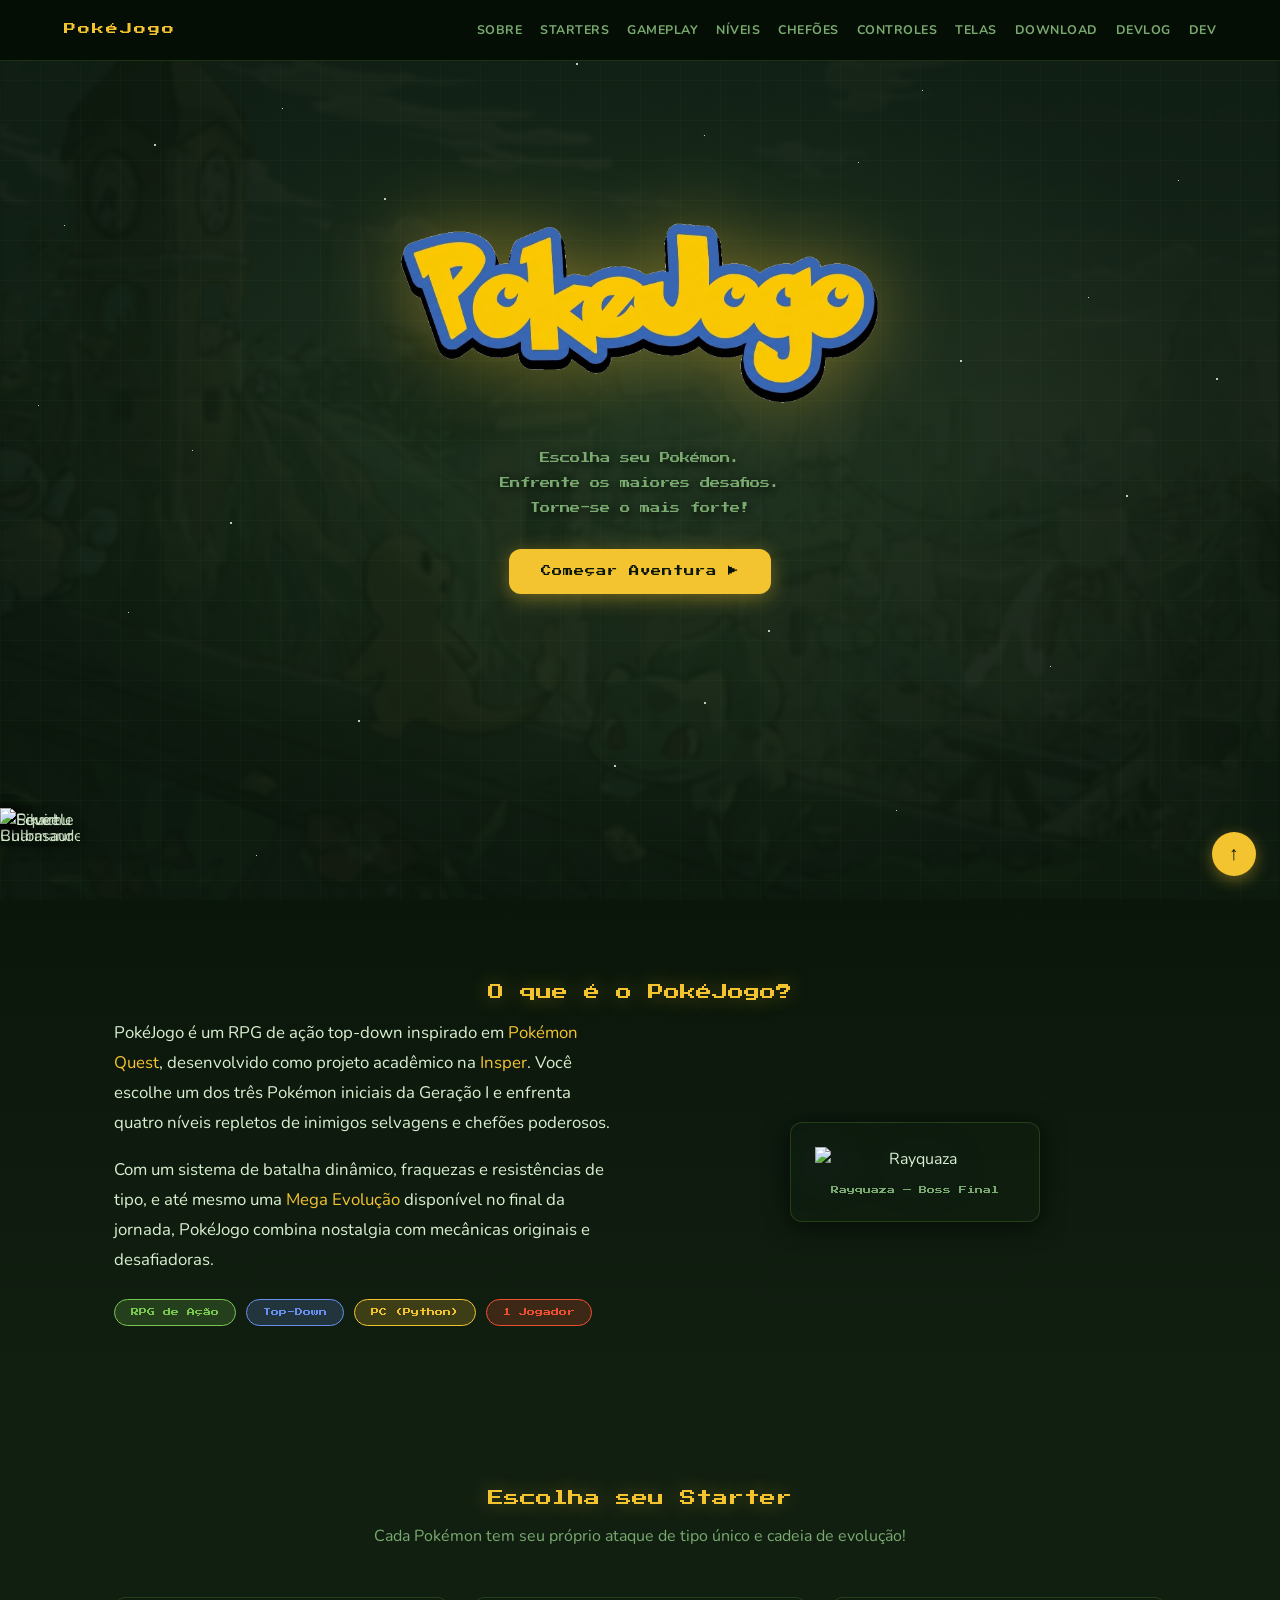
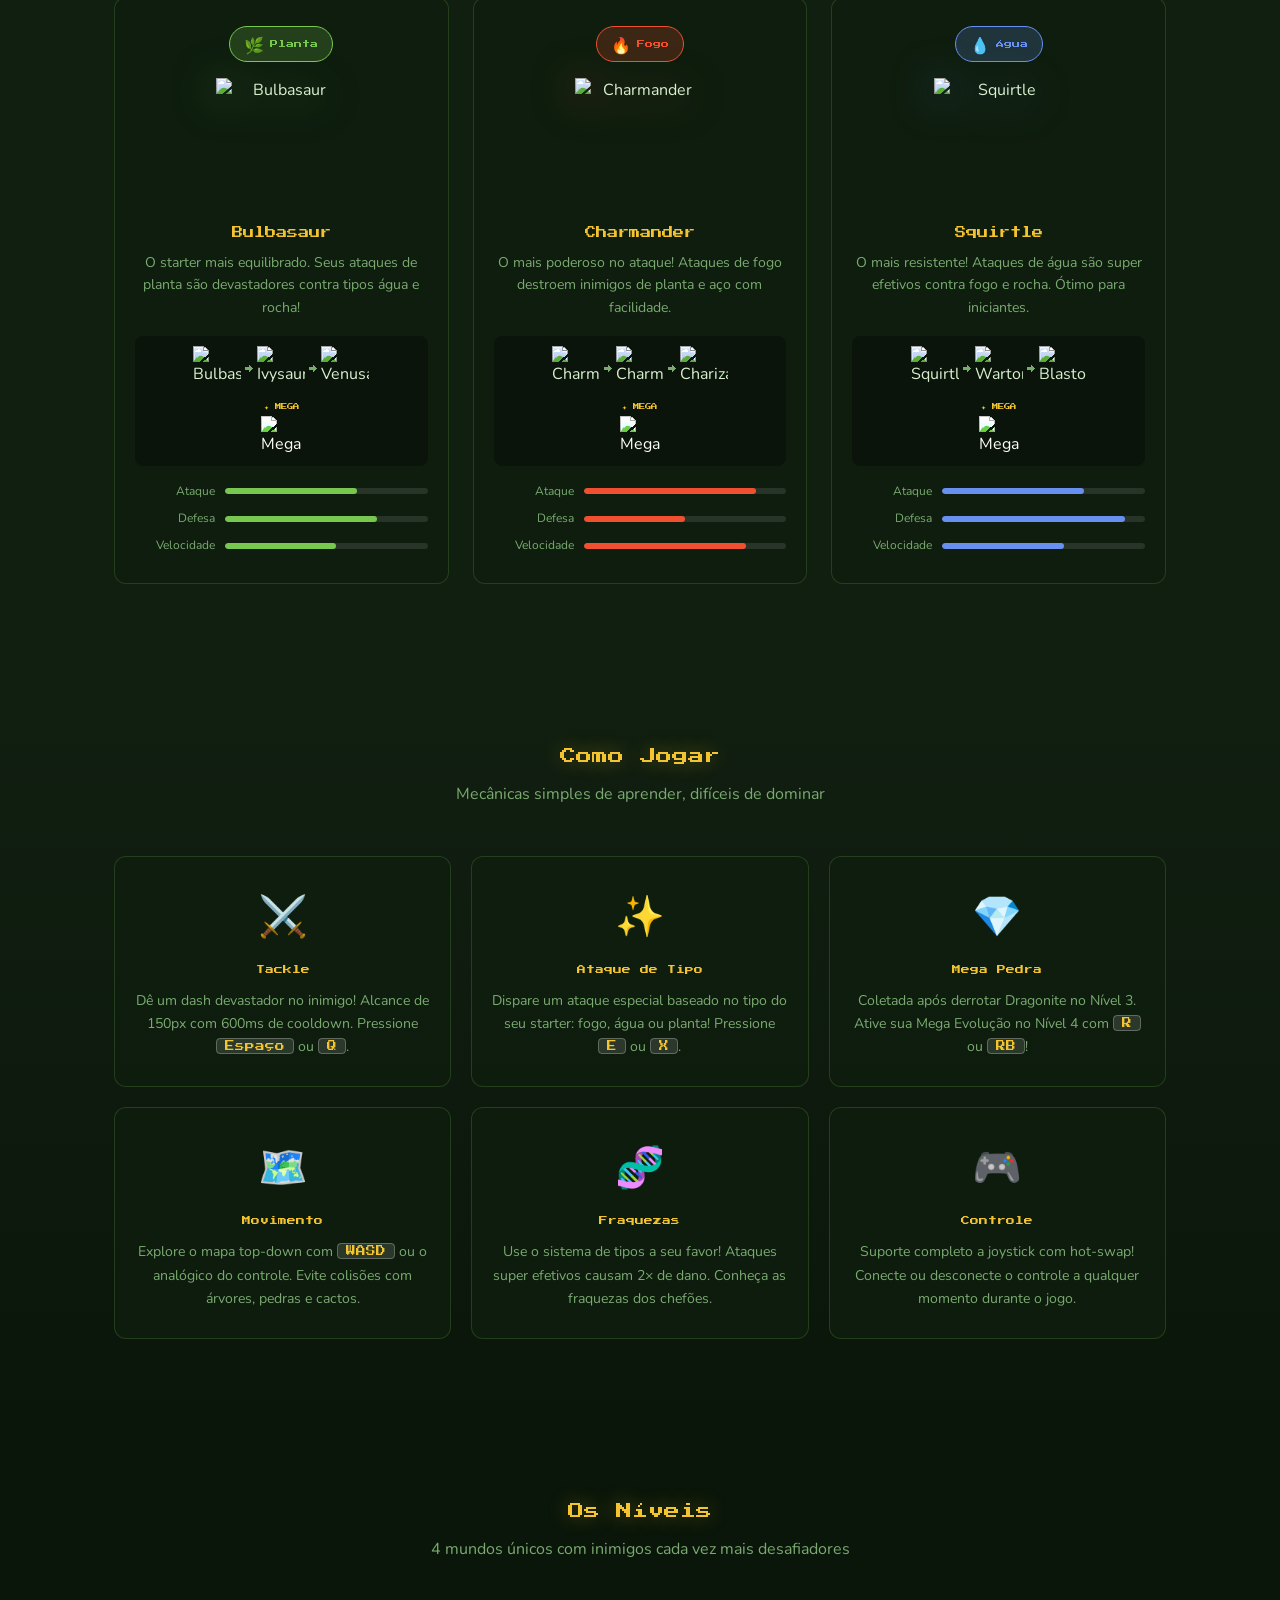
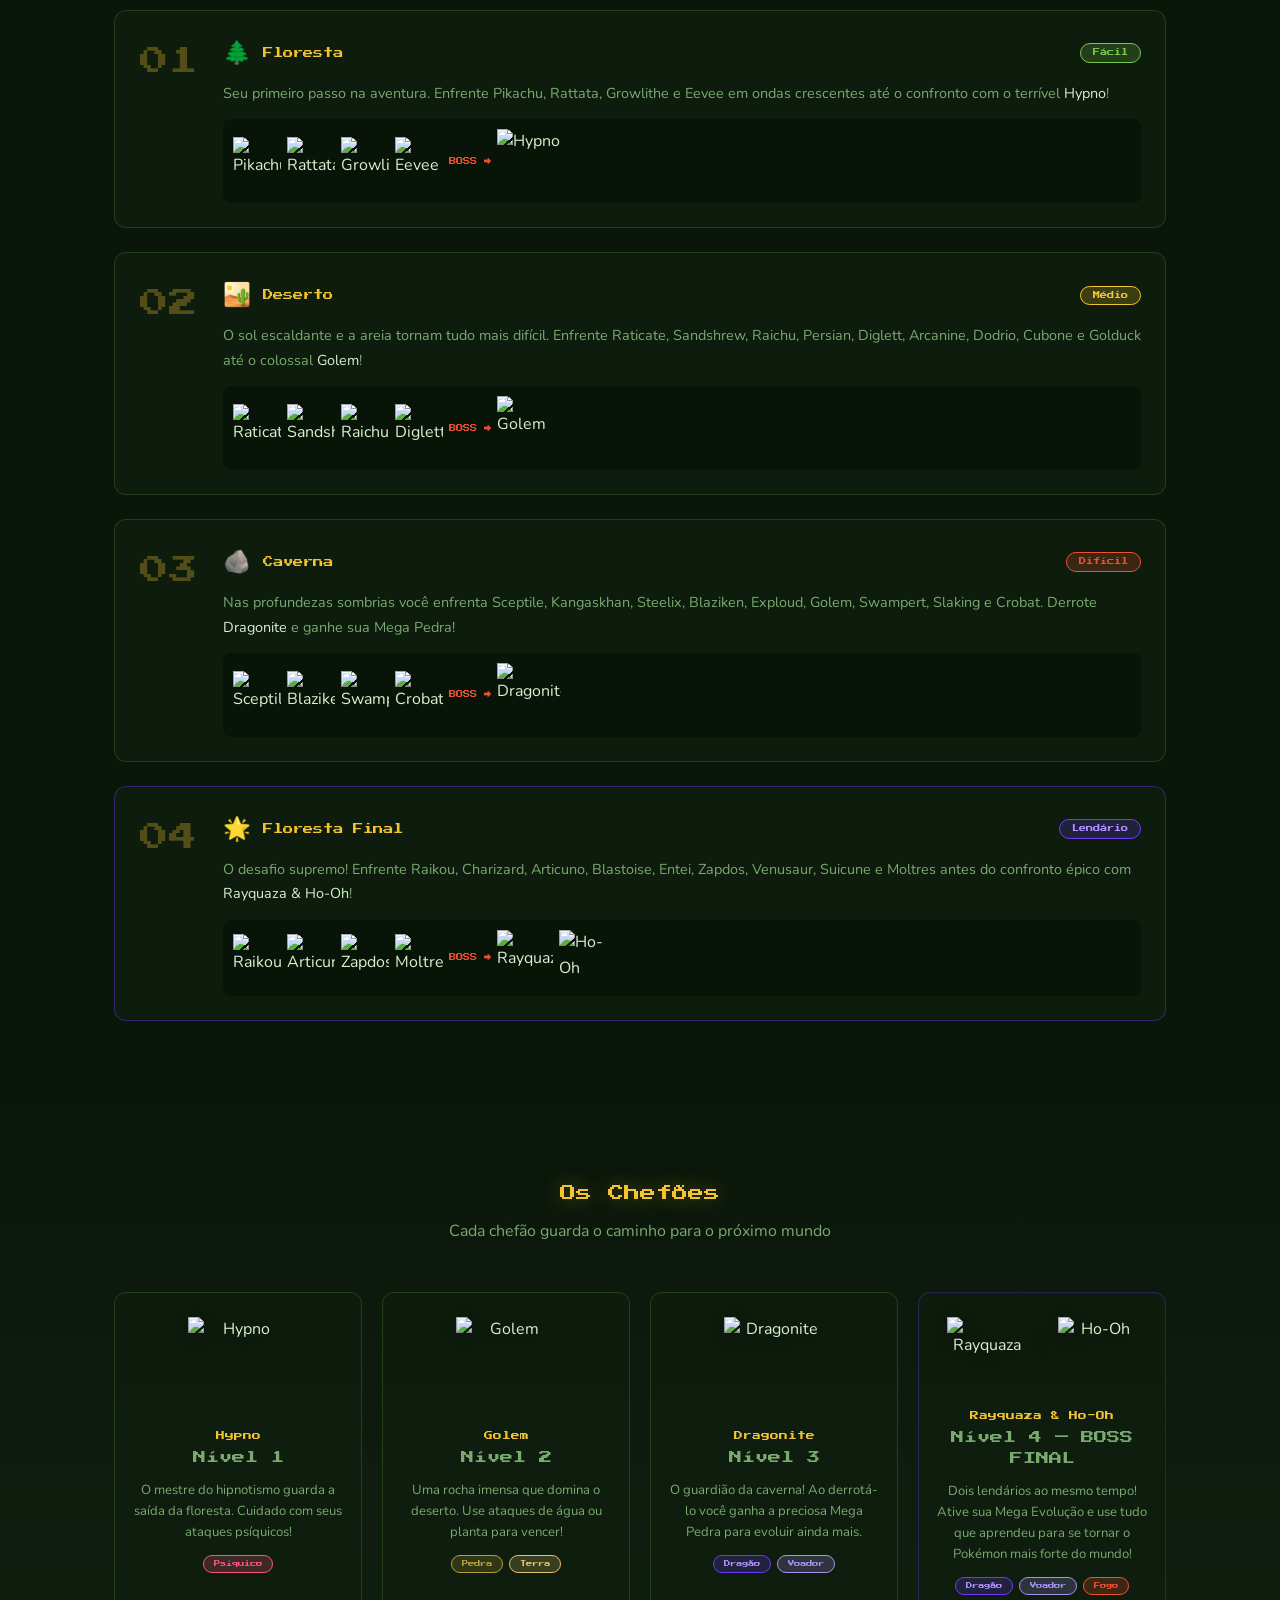
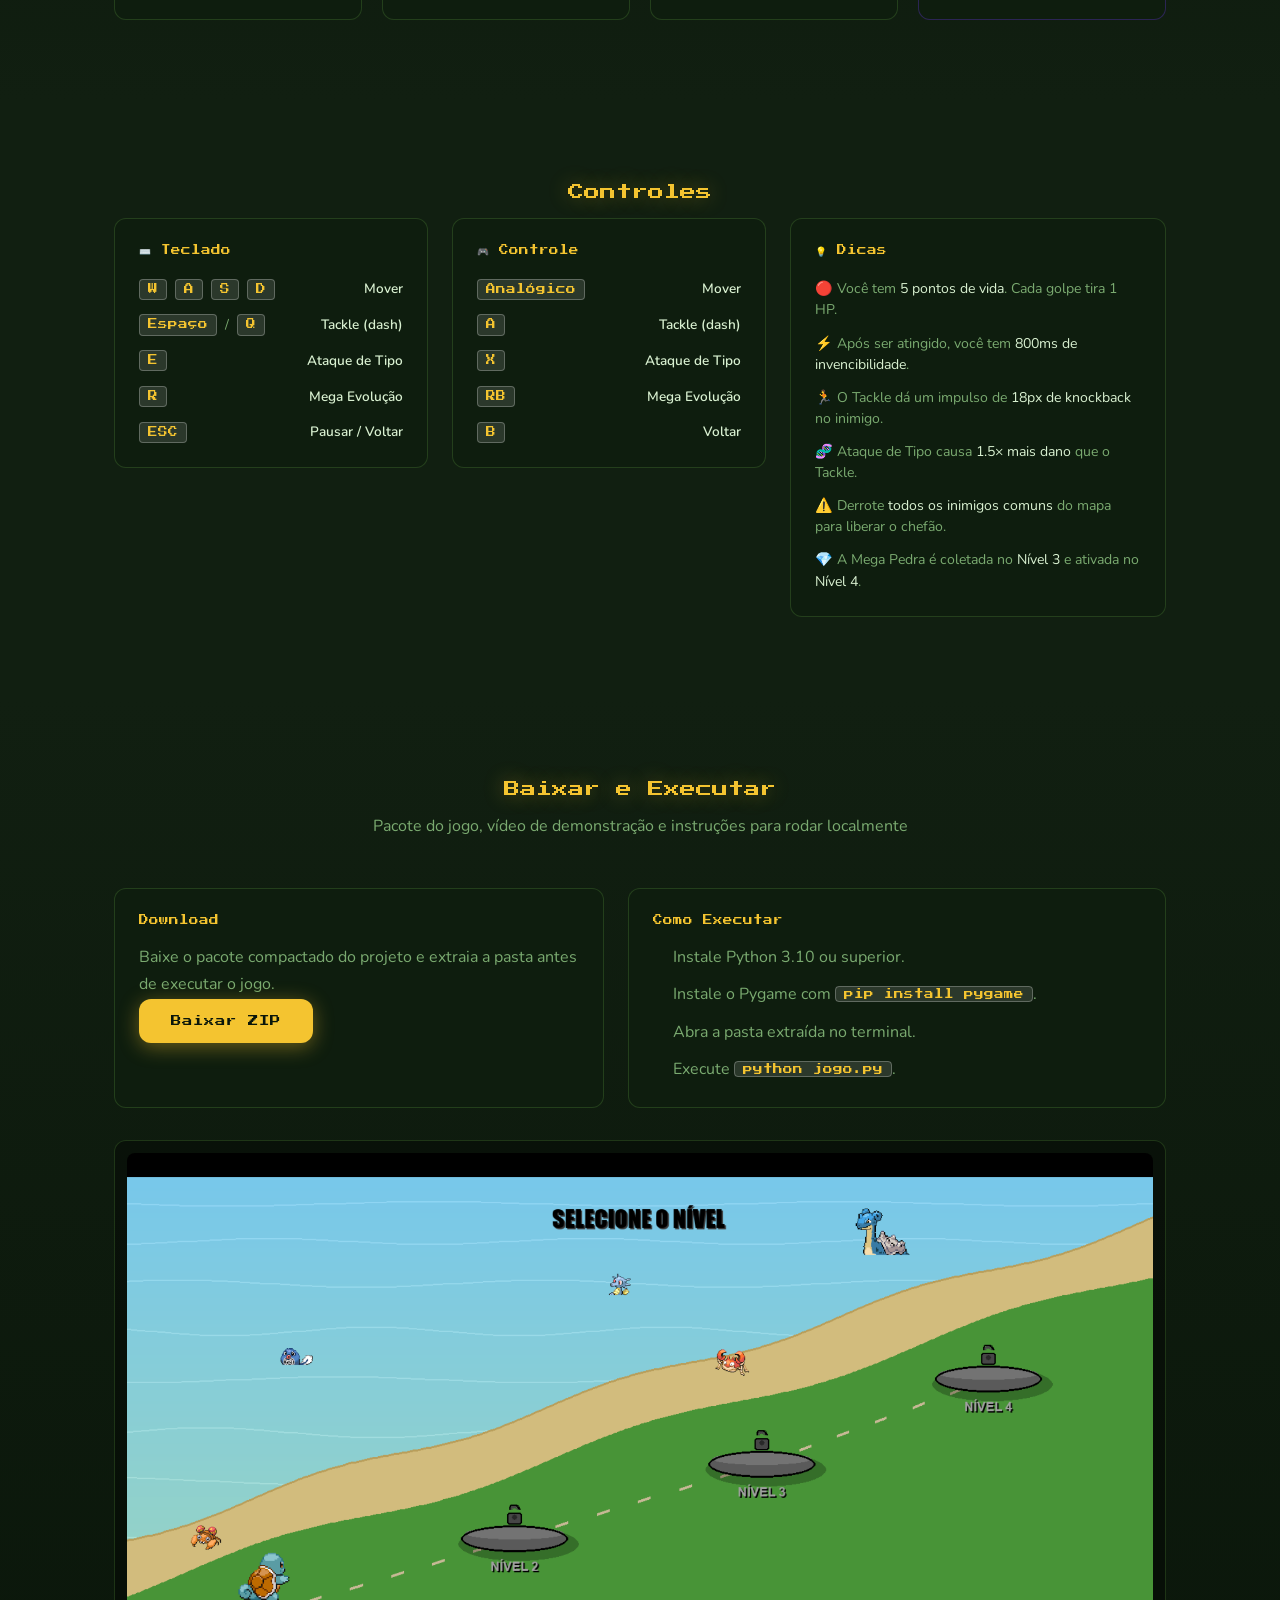
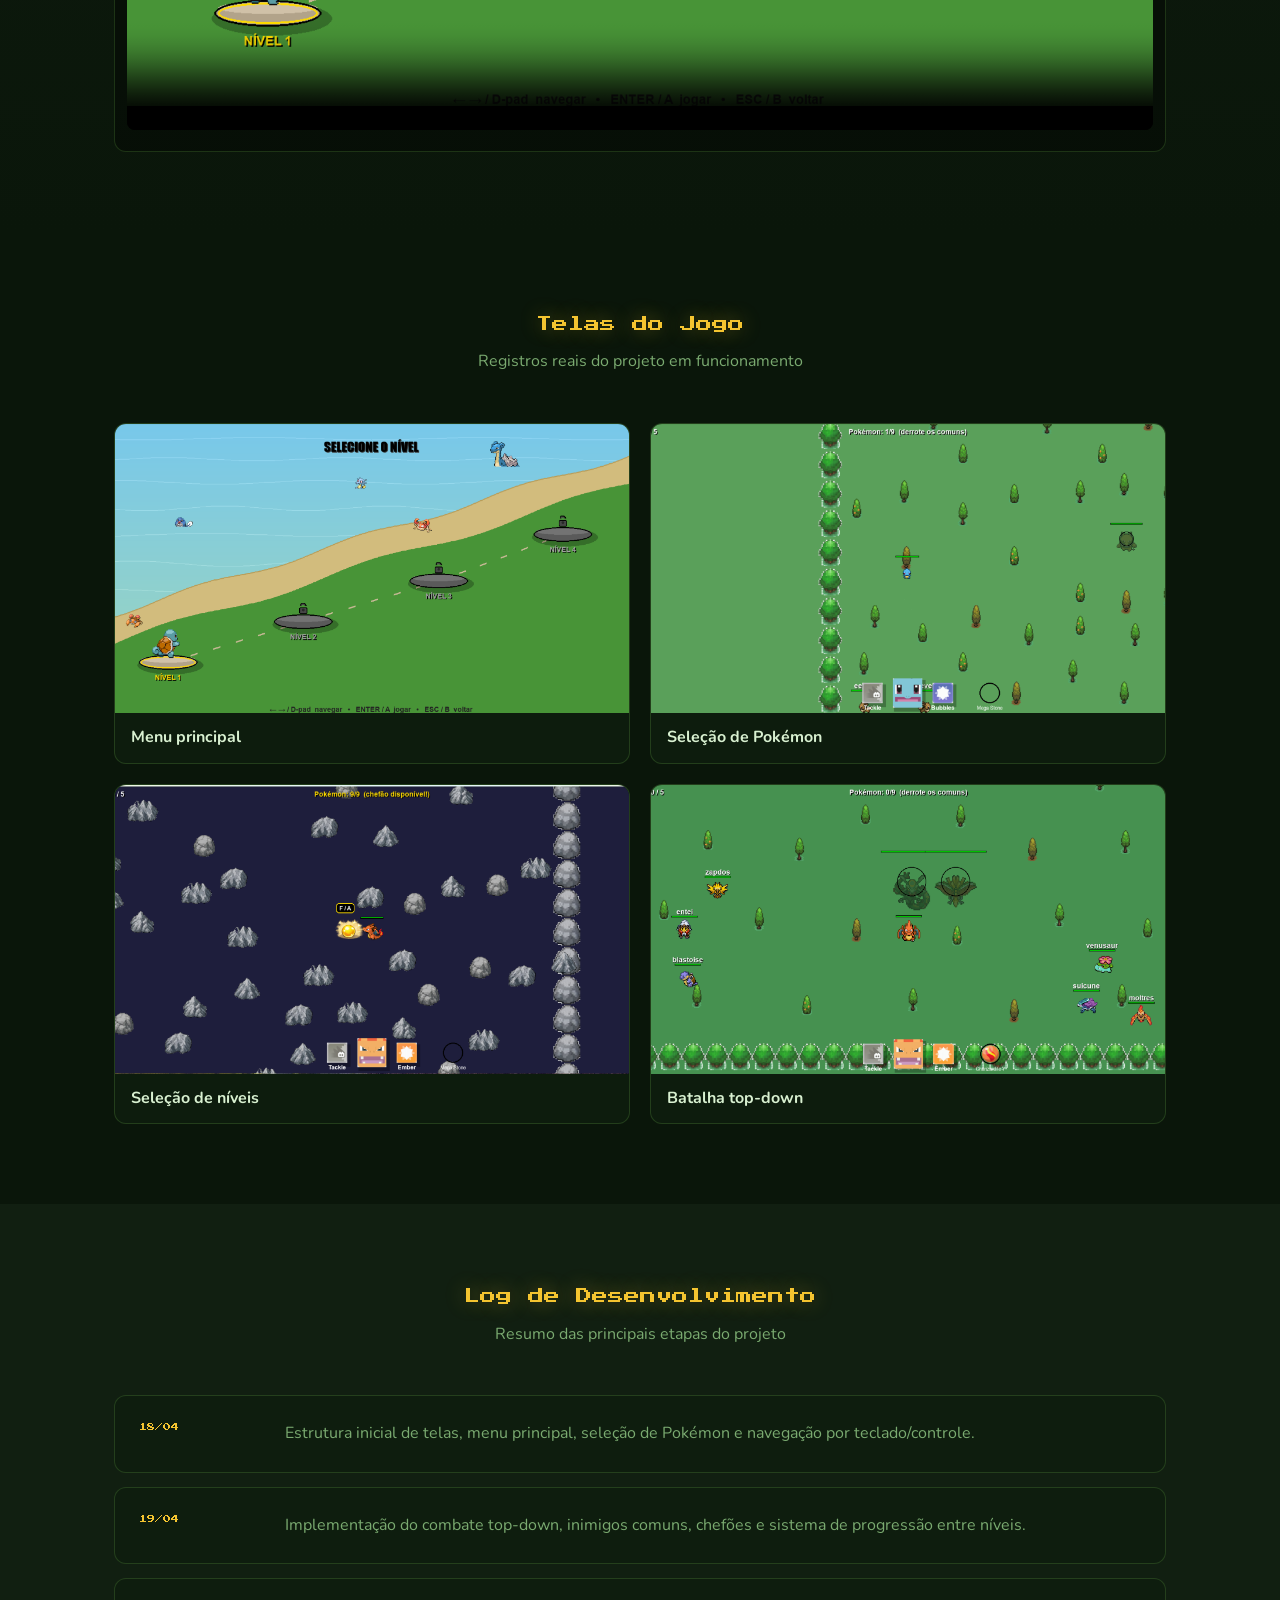
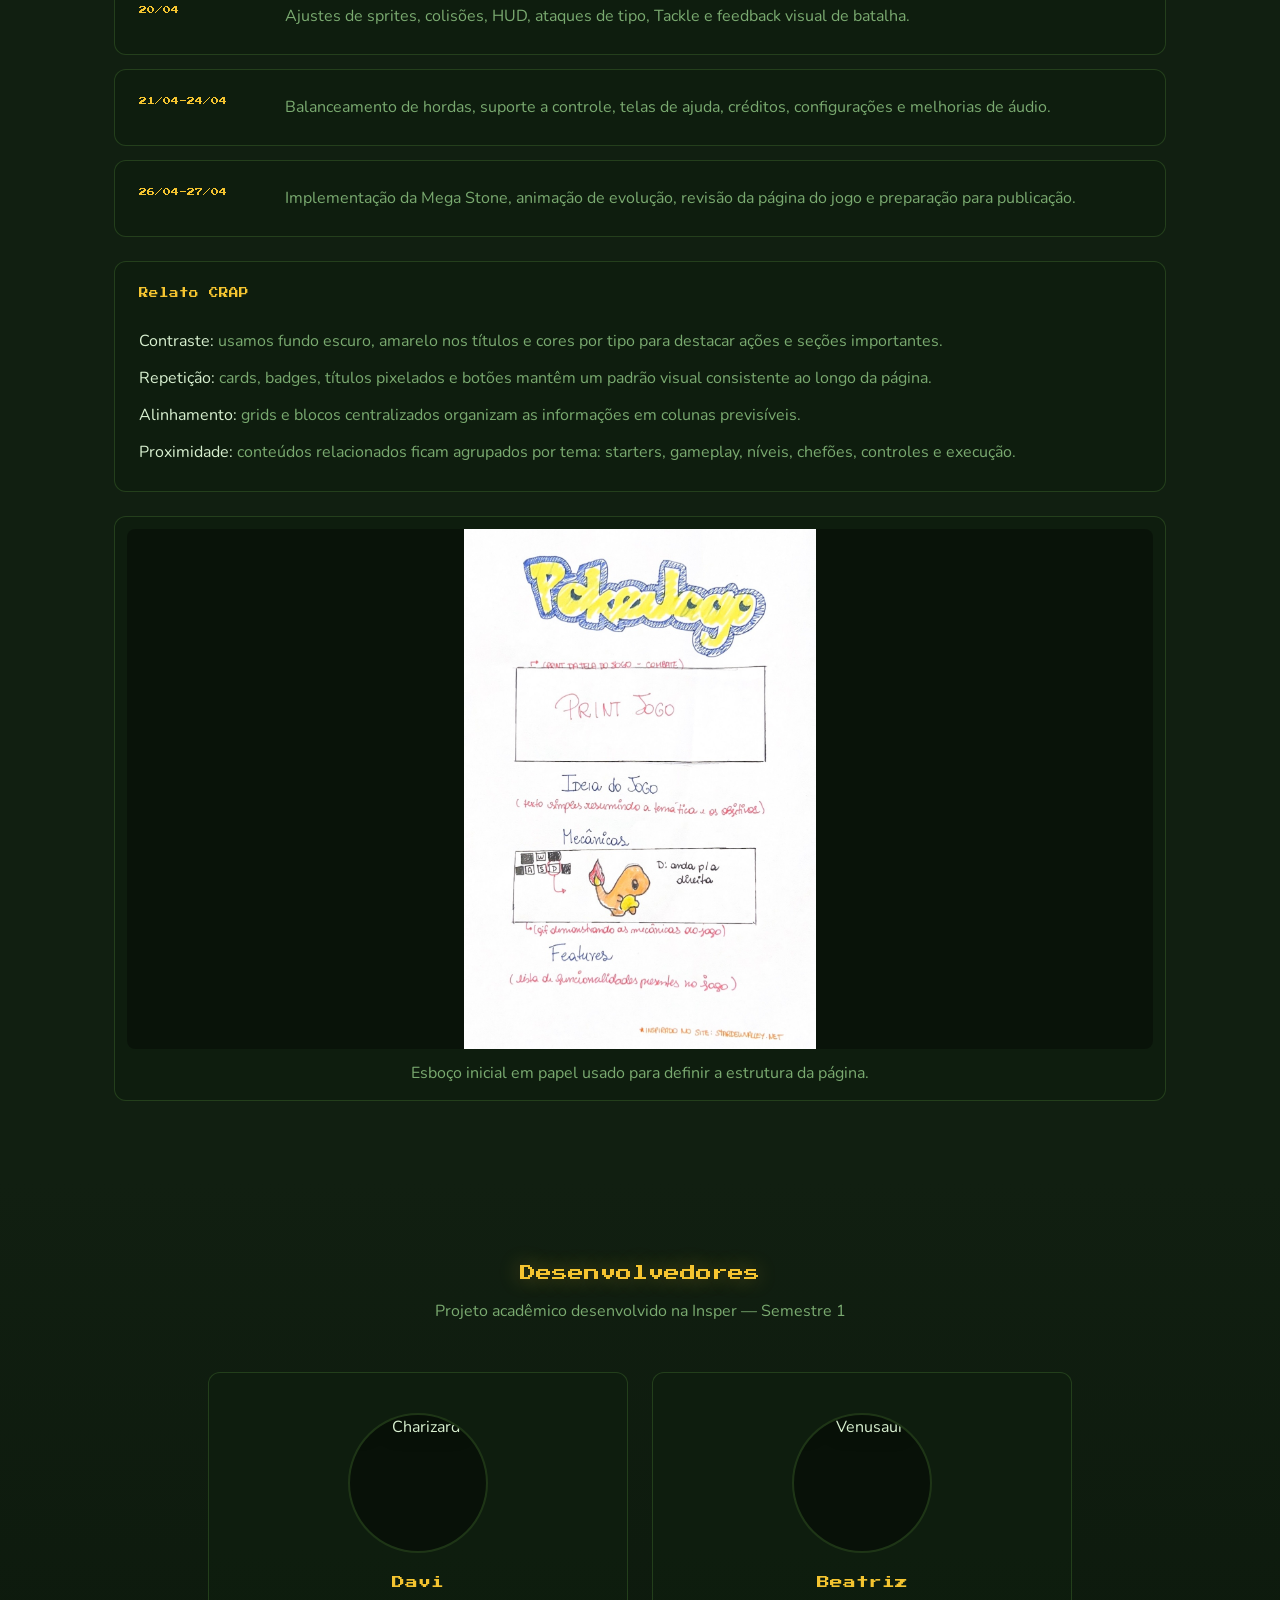
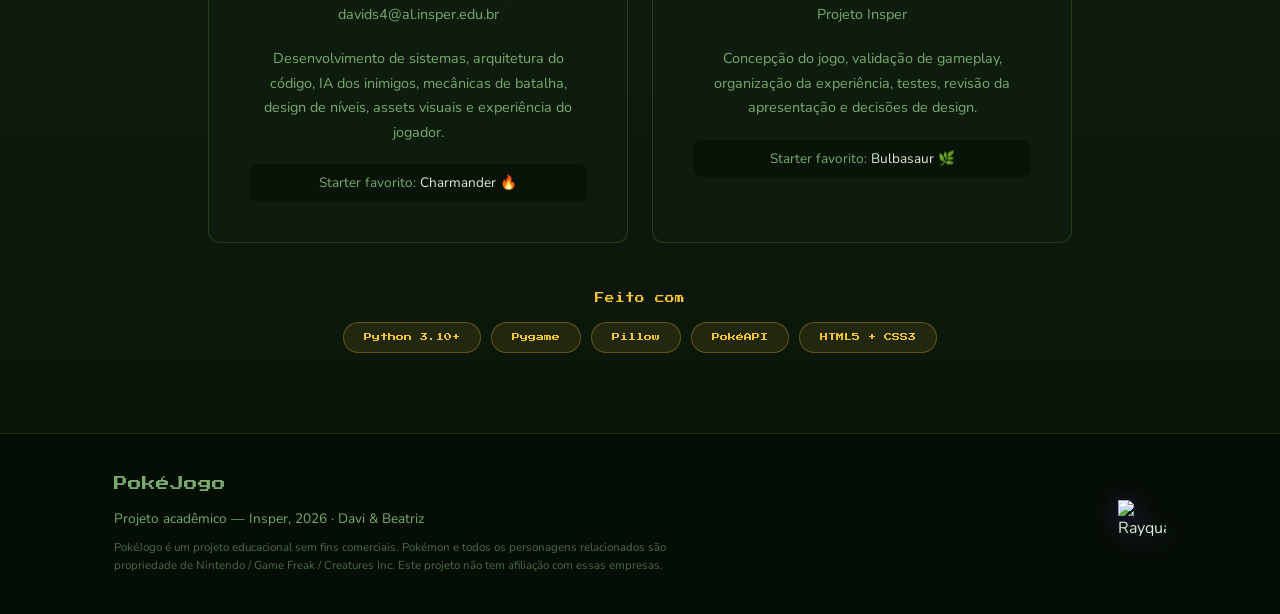
==== commit 489966a5: "Alinha conteudo do site com o jogo" ====
--- a/docs/index.html
+++ b/docs/index.html
@@ -25,6 +25,7 @@
         <li><a href="#niveis">Níveis</a></li>
         <li><a href="#chefoes">Chefões</a></li>
         <li><a href="#controles">Controles</a></li>
+        <li><a href="#screenshots">Telas</a></li>
         <li><a href="#download">Download</a></li>
         <li><a href="#devlog">Devlog</a></li>
         <li><a href="#dev">Dev</a></li>
@@ -263,7 +264,7 @@
               <h3 class="pixel">Deserto</h3>
               <span class="difficulty medium">Médio</span>
             </div>
-            <p>O sol escaldante e a areia tornam tudo mais difícil. Enfrente Raticate, Sandshrew, Raichu e mais até o colossal <strong>Golem</strong>!</p>
+            <p>O sol escaldante e a areia tornam tudo mais difícil. Enfrente Raticate, Sandshrew, Raichu, Persian, Diglett, Arcanine, Dodrio, Cubone e Golduck até o colossal <strong>Golem</strong>!</p>
             <div class="level-enemies">
               <img src="https://raw.githubusercontent.com/PokeAPI/sprites/master/sprites/pokemon/versions/generation-v/black-white/animated/20.gif" title="Raticate" alt="Raticate">
               <img src="https://raw.githubusercontent.com/PokeAPI/sprites/master/sprites/pokemon/versions/generation-v/black-white/animated/27.gif" title="Sandshrew" alt="Sandshrew">
@@ -283,7 +284,7 @@
               <h3 class="pixel">Caverna</h3>
               <span class="difficulty hard">Difícil</span>
             </div>
-            <p>Nas profundezas sombrias você enfrenta Pokémon da segunda e terceira geração. Derrote <strong>Dragonite</strong> e ganhe sua Mega Pedra!</p>
+            <p>Nas profundezas sombrias você enfrenta Sceptile, Kangaskhan, Steelix, Blaziken, Exploud, Golem, Swampert, Slaking e Crobat. Derrote <strong>Dragonite</strong> e ganhe sua Mega Pedra!</p>
             <div class="level-enemies">
               <img src="https://raw.githubusercontent.com/PokeAPI/sprites/master/sprites/pokemon/versions/generation-v/black-white/animated/254.gif" title="Sceptile" alt="Sceptile">
               <img src="https://raw.githubusercontent.com/PokeAPI/sprites/master/sprites/pokemon/versions/generation-v/black-white/animated/257.gif" title="Blaziken" alt="Blaziken">
@@ -303,7 +304,7 @@
               <h3 class="pixel">Floresta Final</h3>
               <span class="difficulty legendary">Lendário</span>
             </div>
-            <p>O desafio supremo! Enfrente Pokémon lendários como Raikou, Articuno, Zapdos e Moltres antes do confronto épico com <strong>Rayquaza &amp; Ho-Oh</strong>!</p>
+            <p>O desafio supremo! Enfrente Raikou, Charizard, Articuno, Blastoise, Entei, Zapdos, Venusaur, Suicune e Moltres antes do confronto épico com <strong>Rayquaza &amp; Ho-Oh</strong>!</p>
             <div class="level-enemies">
               <img src="https://raw.githubusercontent.com/PokeAPI/sprites/master/sprites/pokemon/versions/generation-v/black-white/animated/243.gif" title="Raikou" alt="Raikou">
               <img src="https://raw.githubusercontent.com/PokeAPI/sprites/master/sprites/pokemon/versions/generation-v/black-white/animated/144.gif" title="Articuno" alt="Articuno">
--- a/docs/style.css
+++ b/docs/style.css
@@ -105,14 +105,14 @@
 
 .nav-links {
   display: flex;
-  gap: 24px;
+  gap: 18px;
   list-style: none;
 }
 
 .nav-links a {
   font-family: var(--font-body);
   font-weight: 700;
-  font-size: 0.85rem;
+  font-size: 0.78rem;
   color: var(--text-muted);
   text-transform: uppercase;
   letter-spacing: 0.5px;
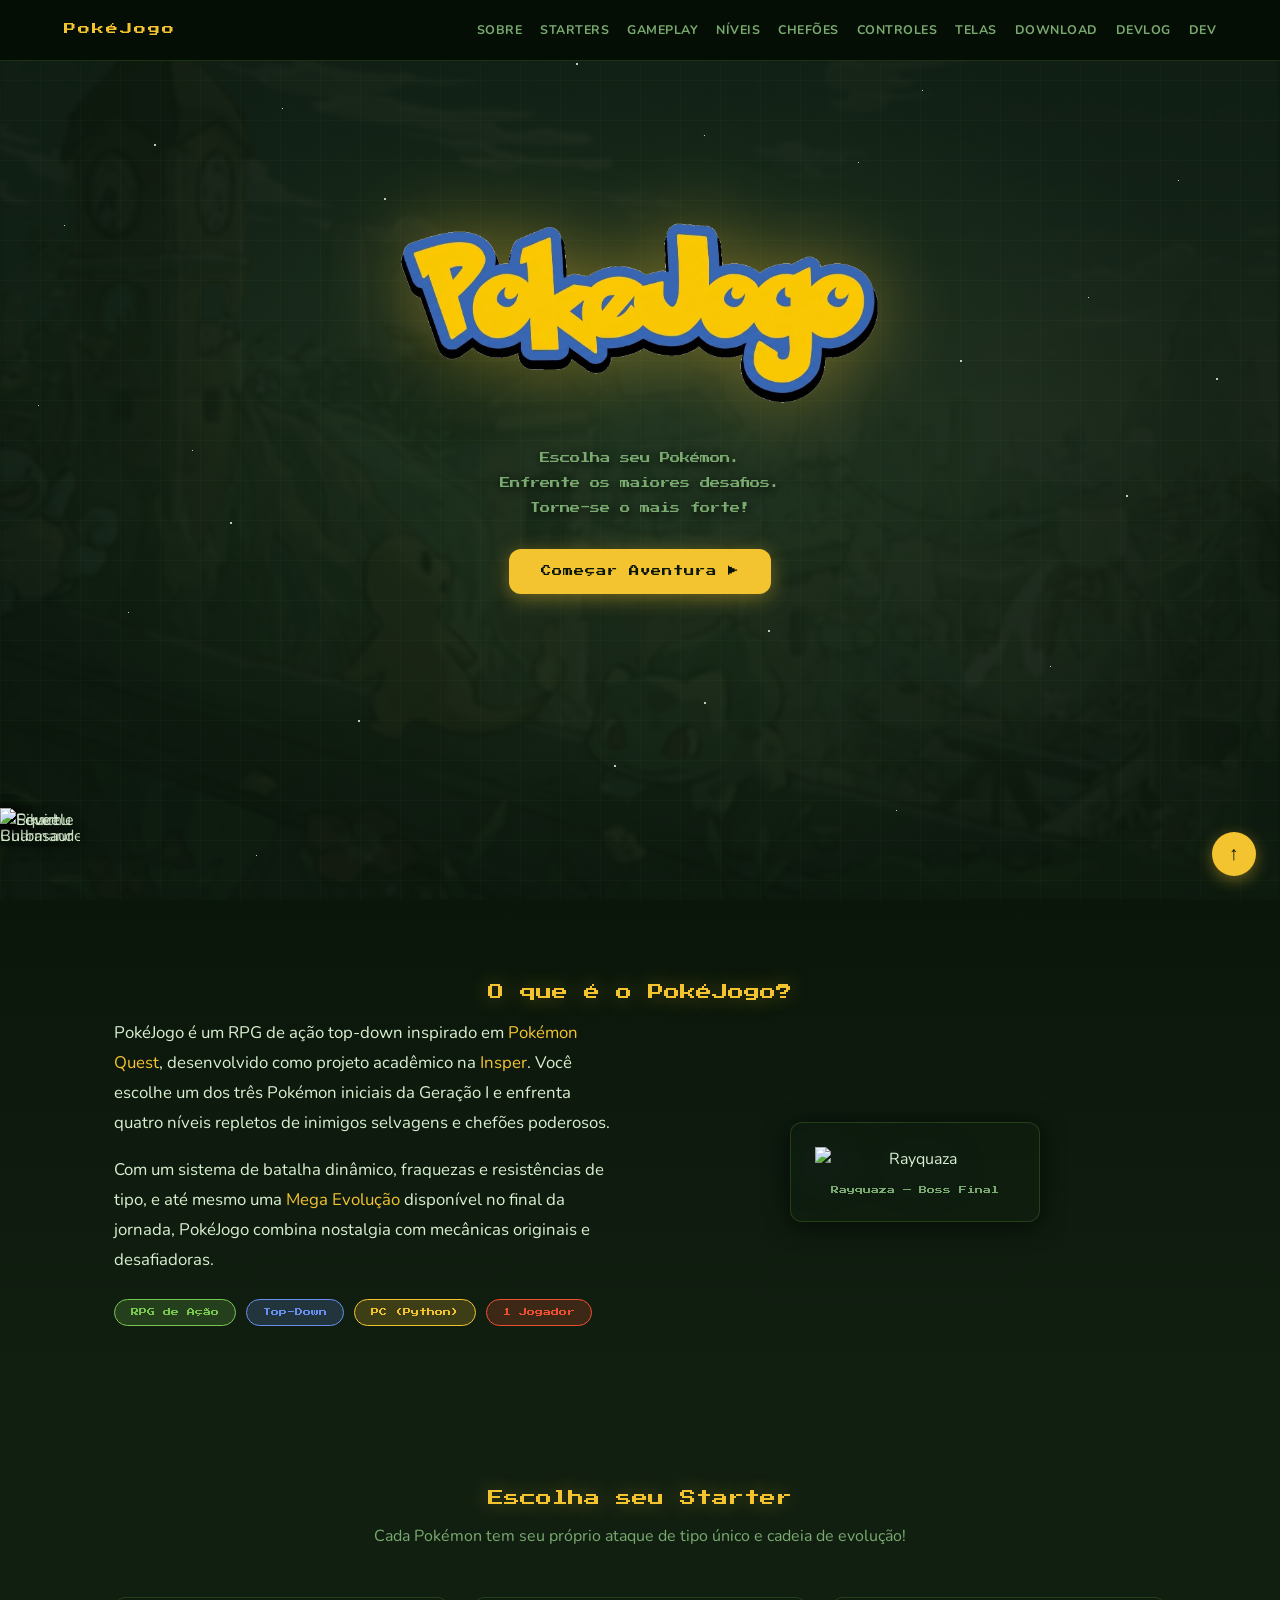
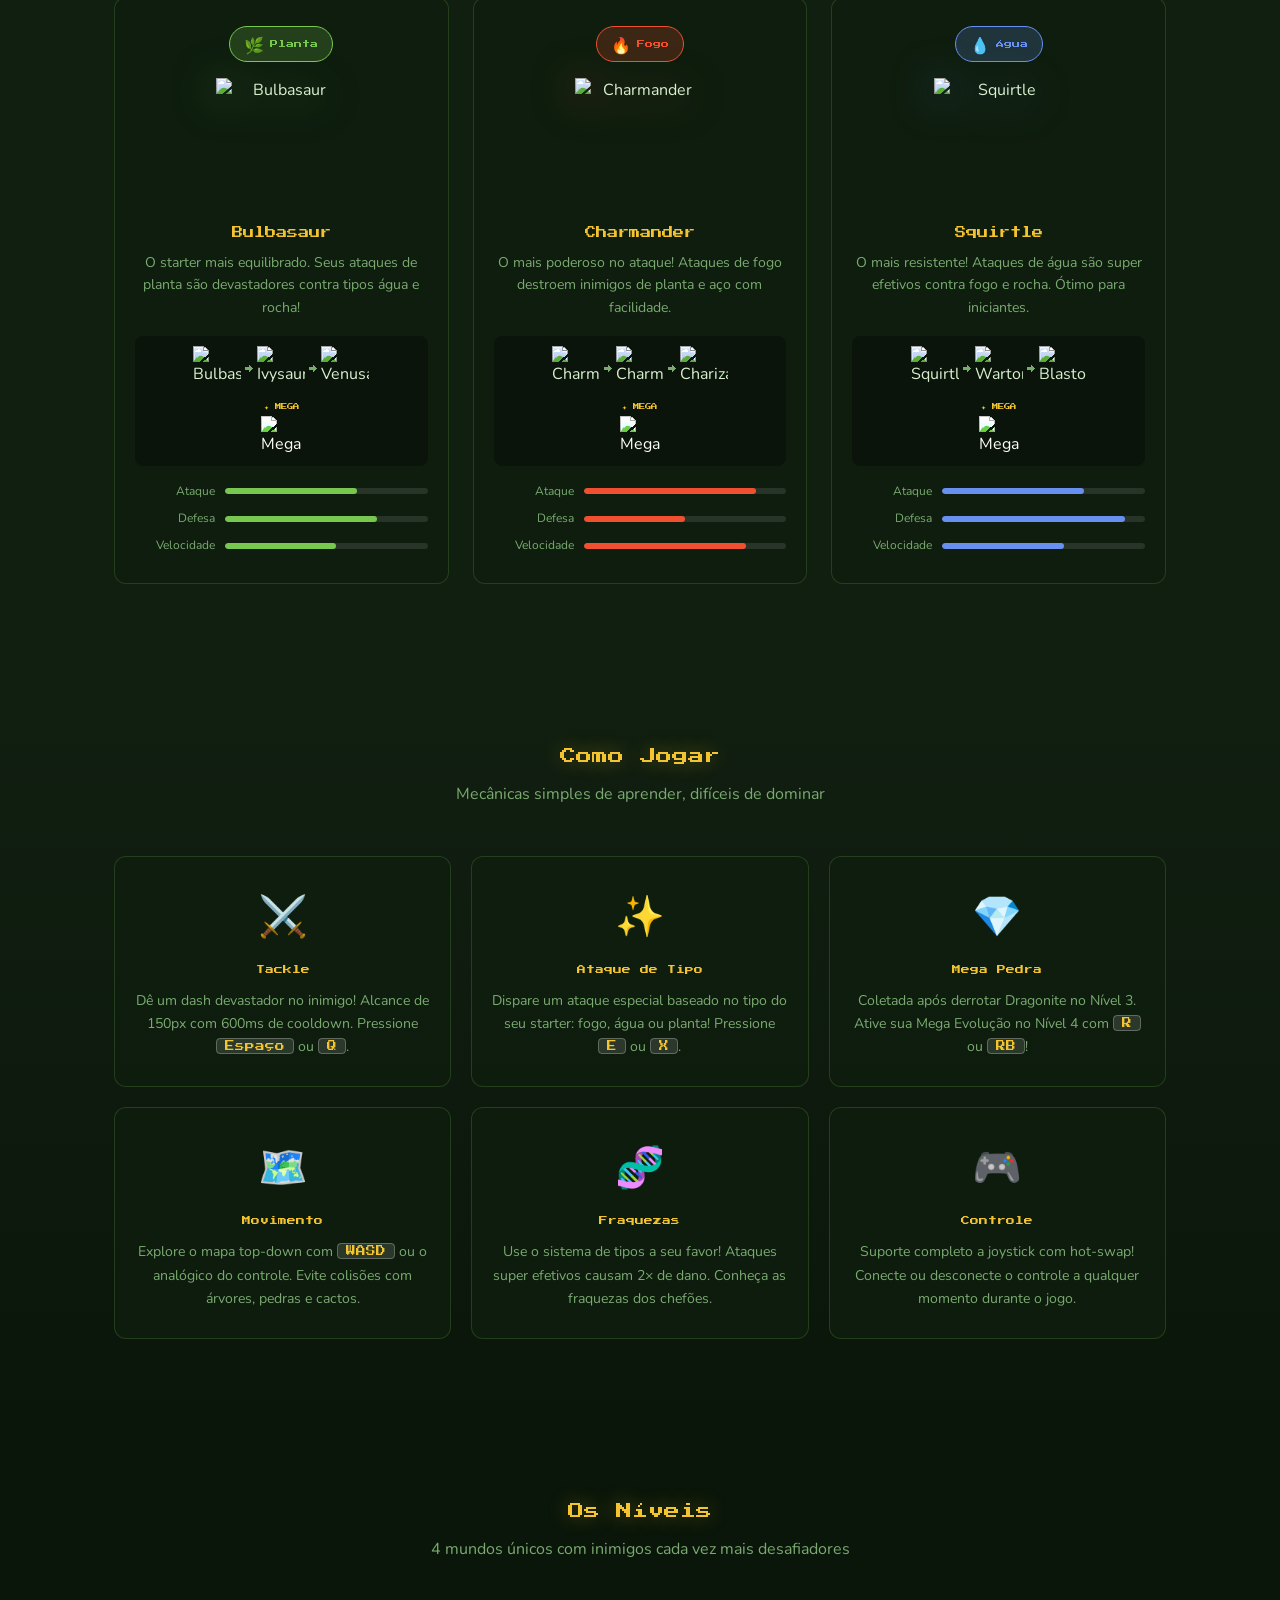
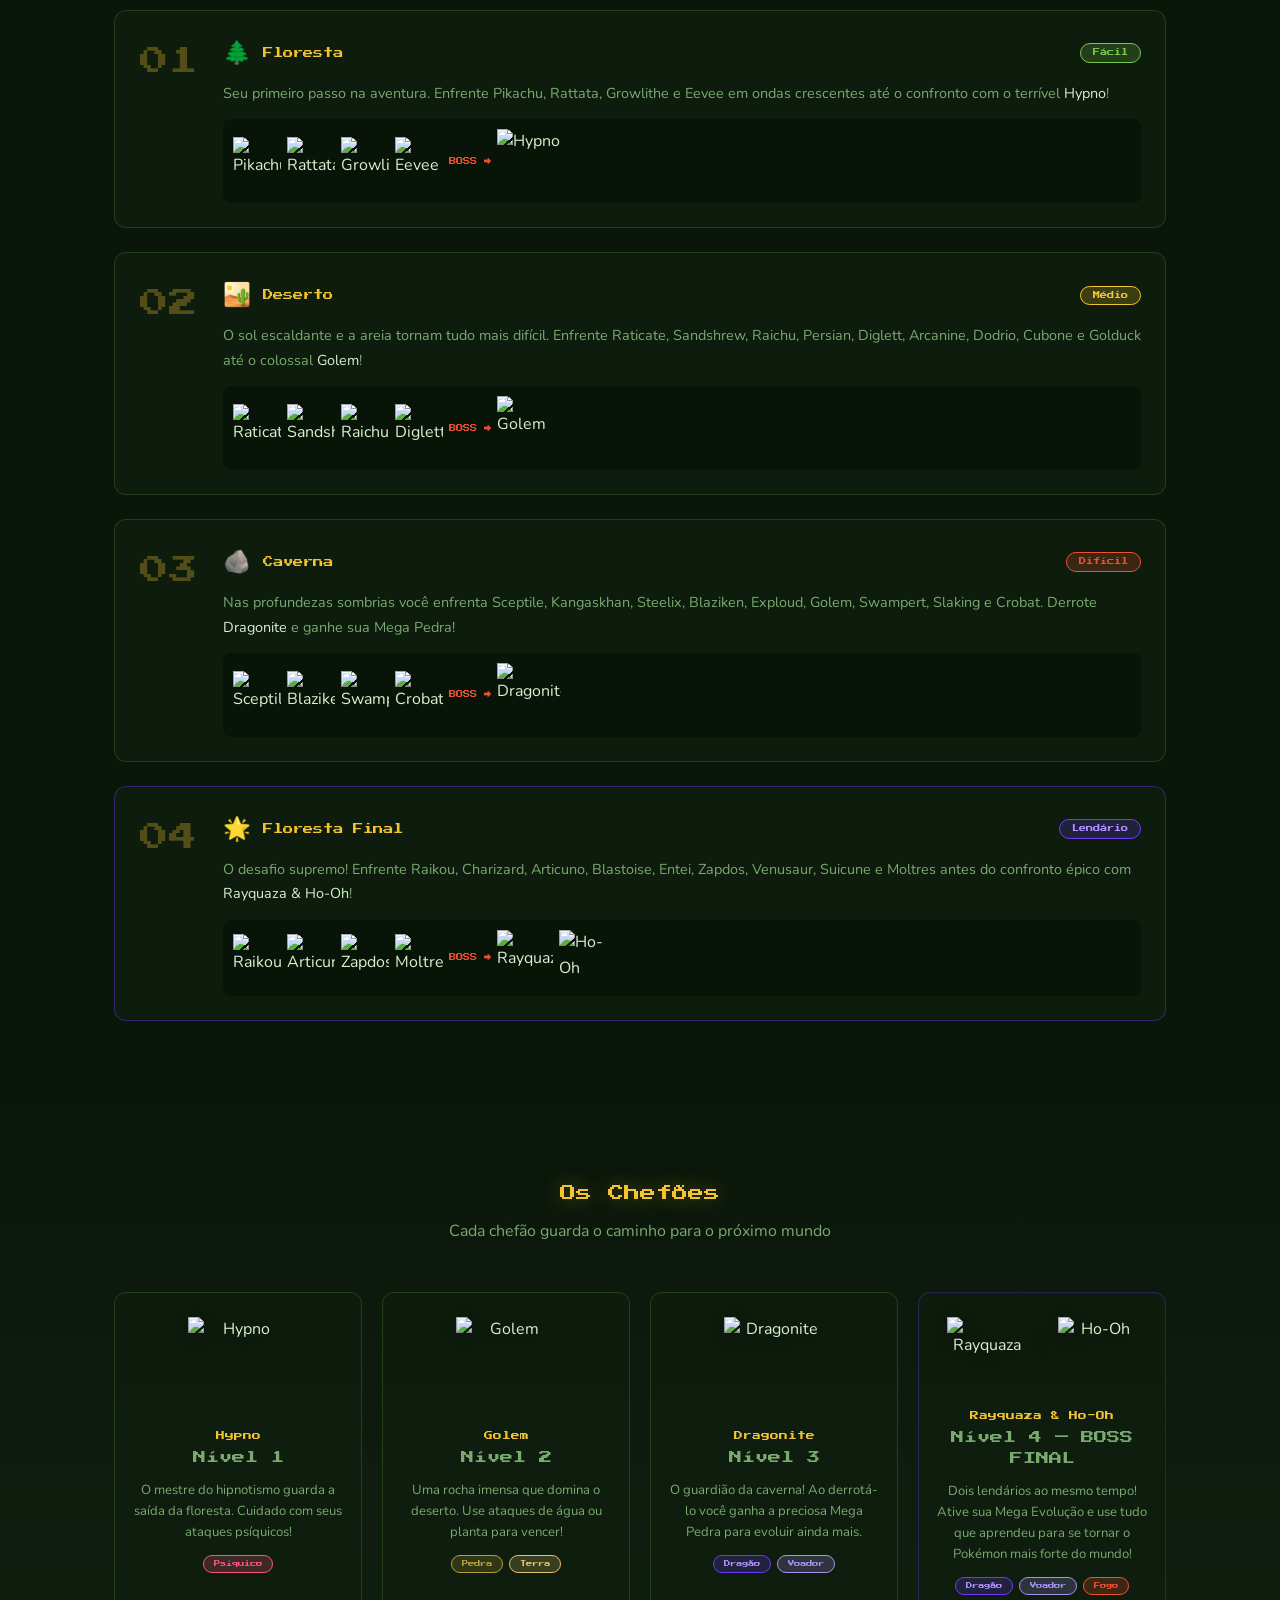
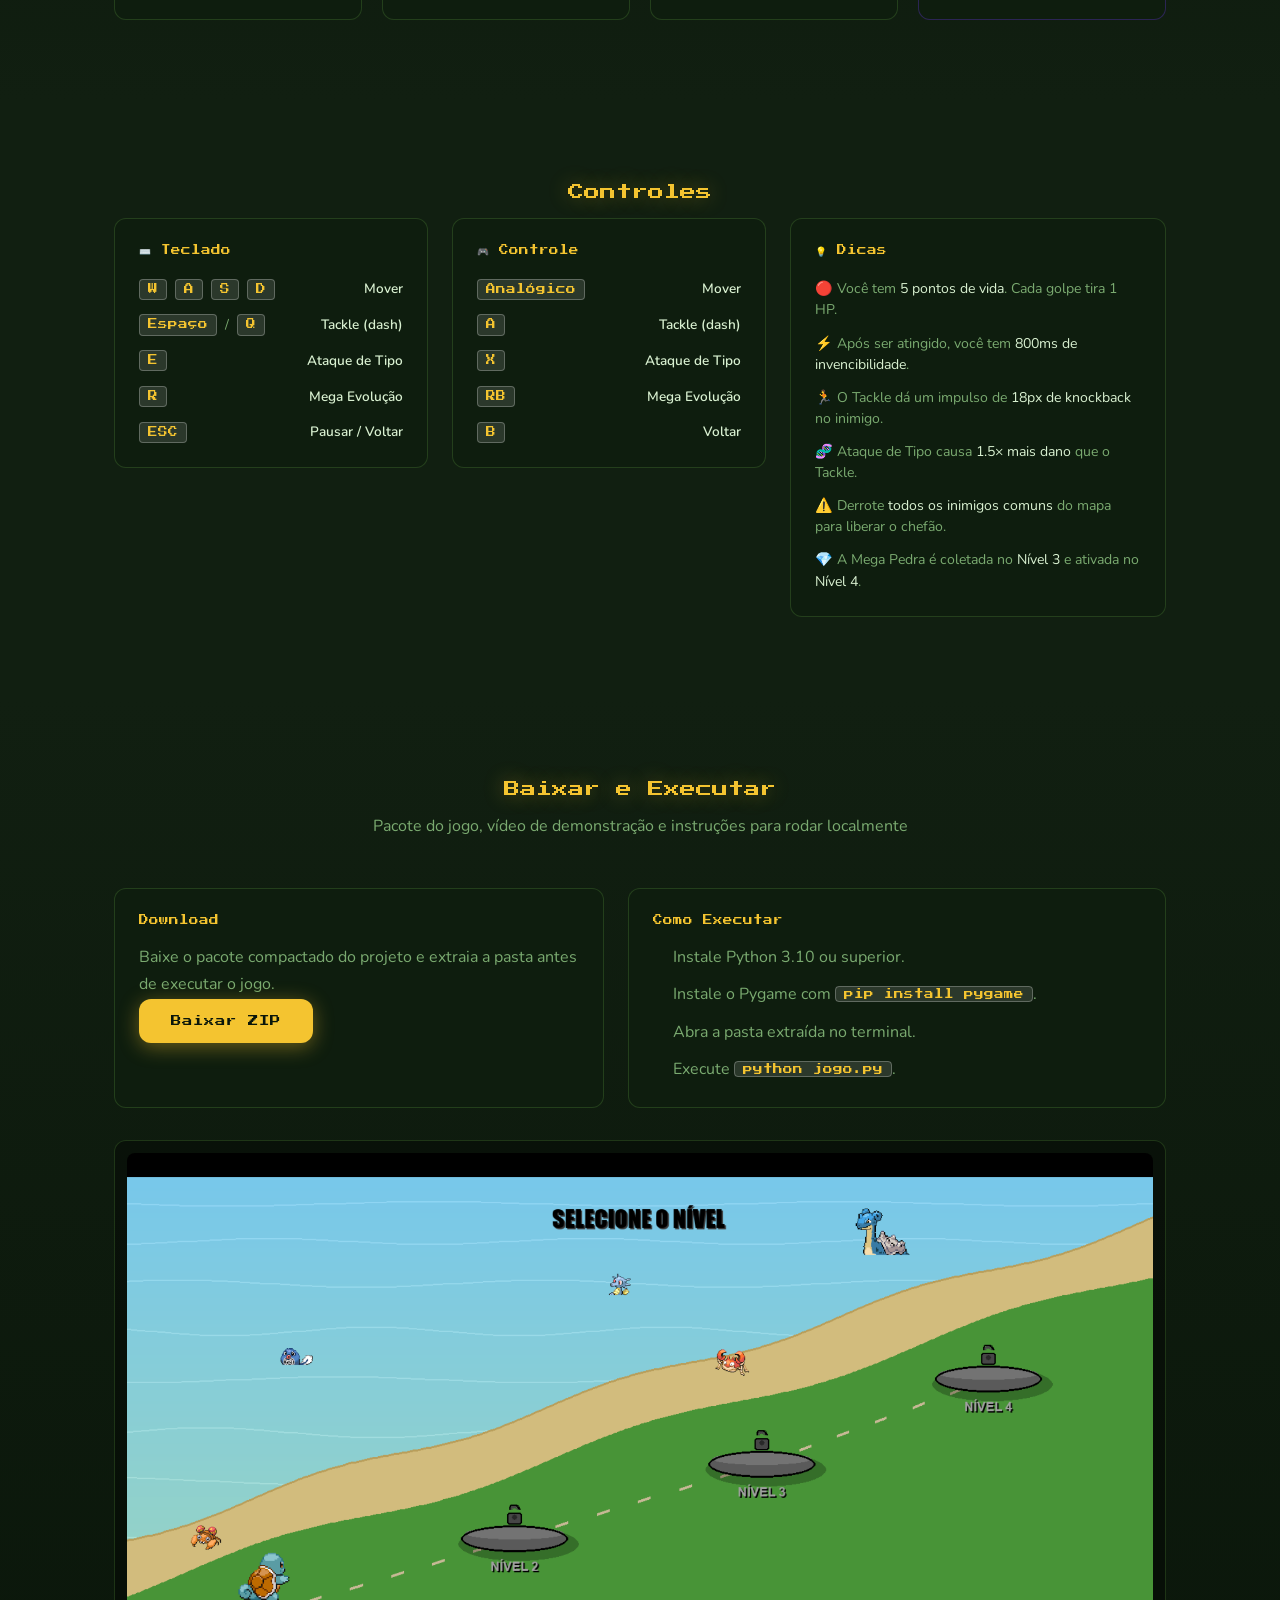
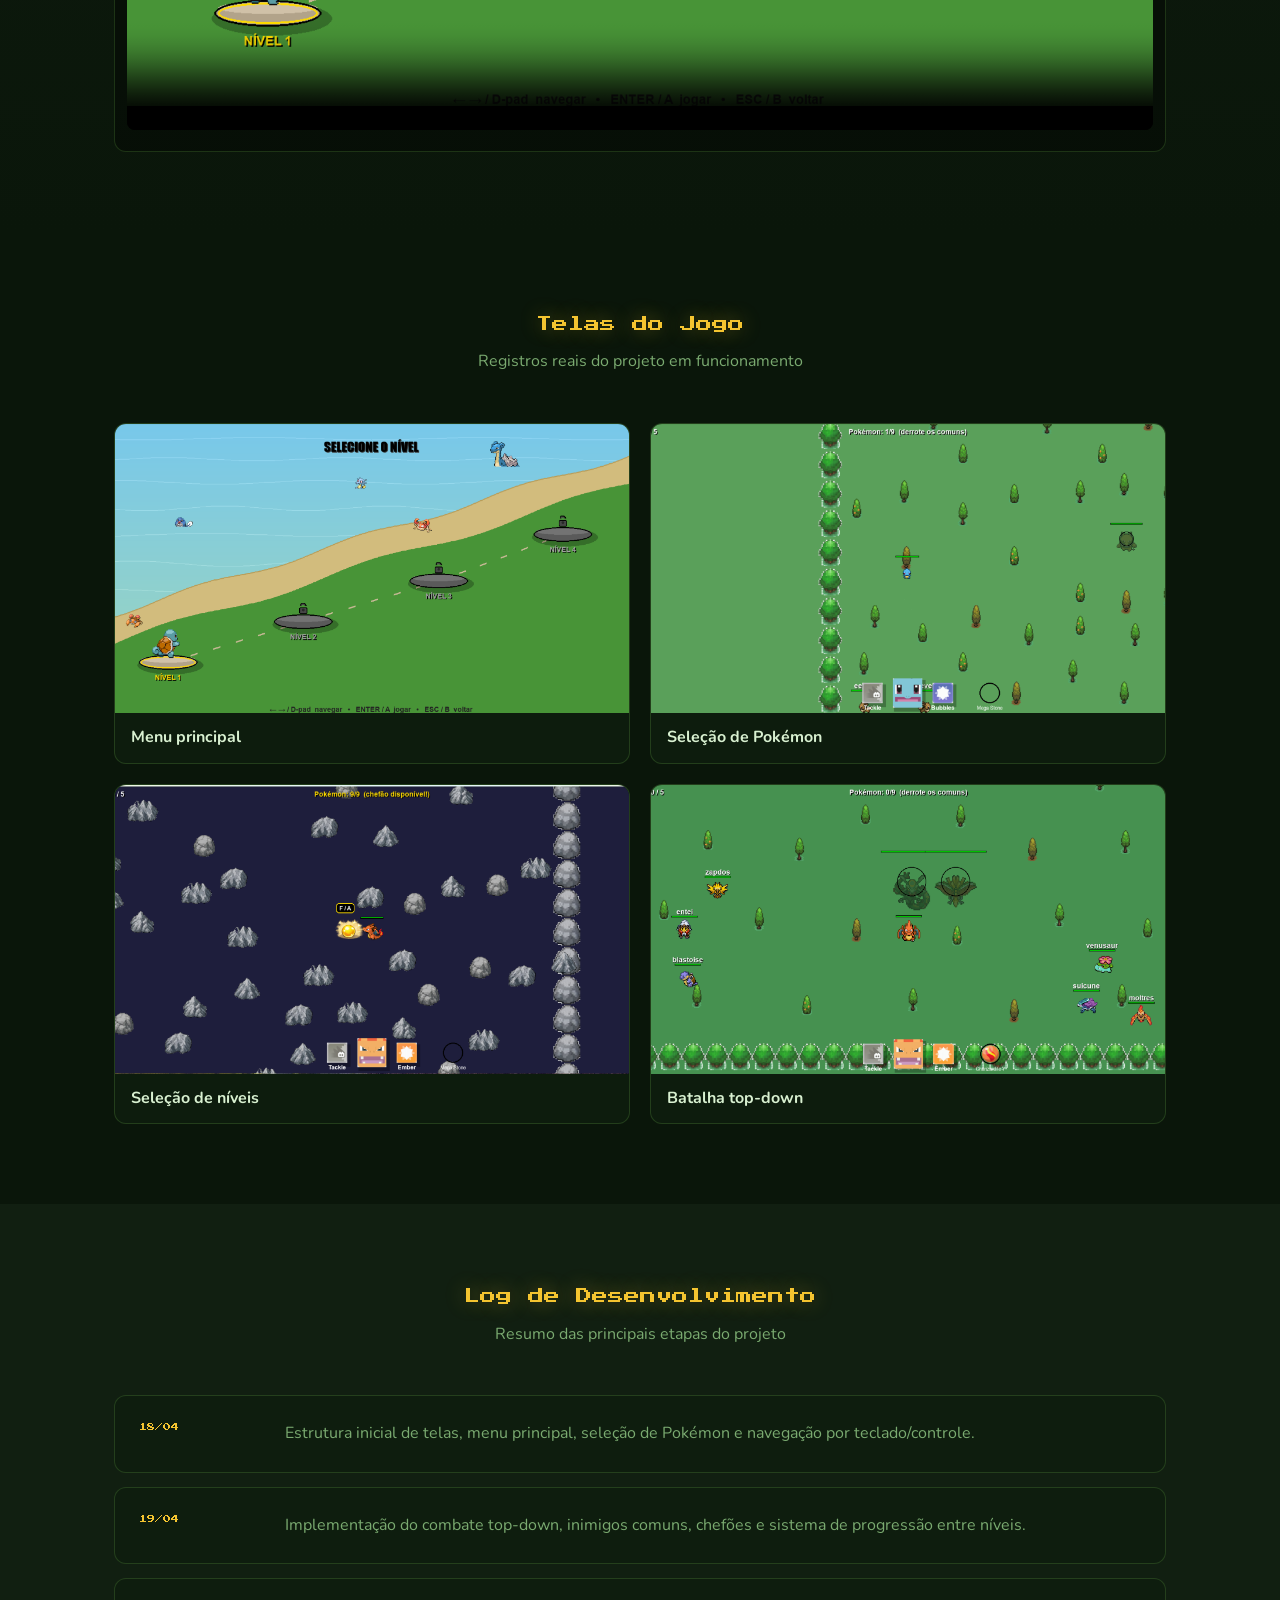
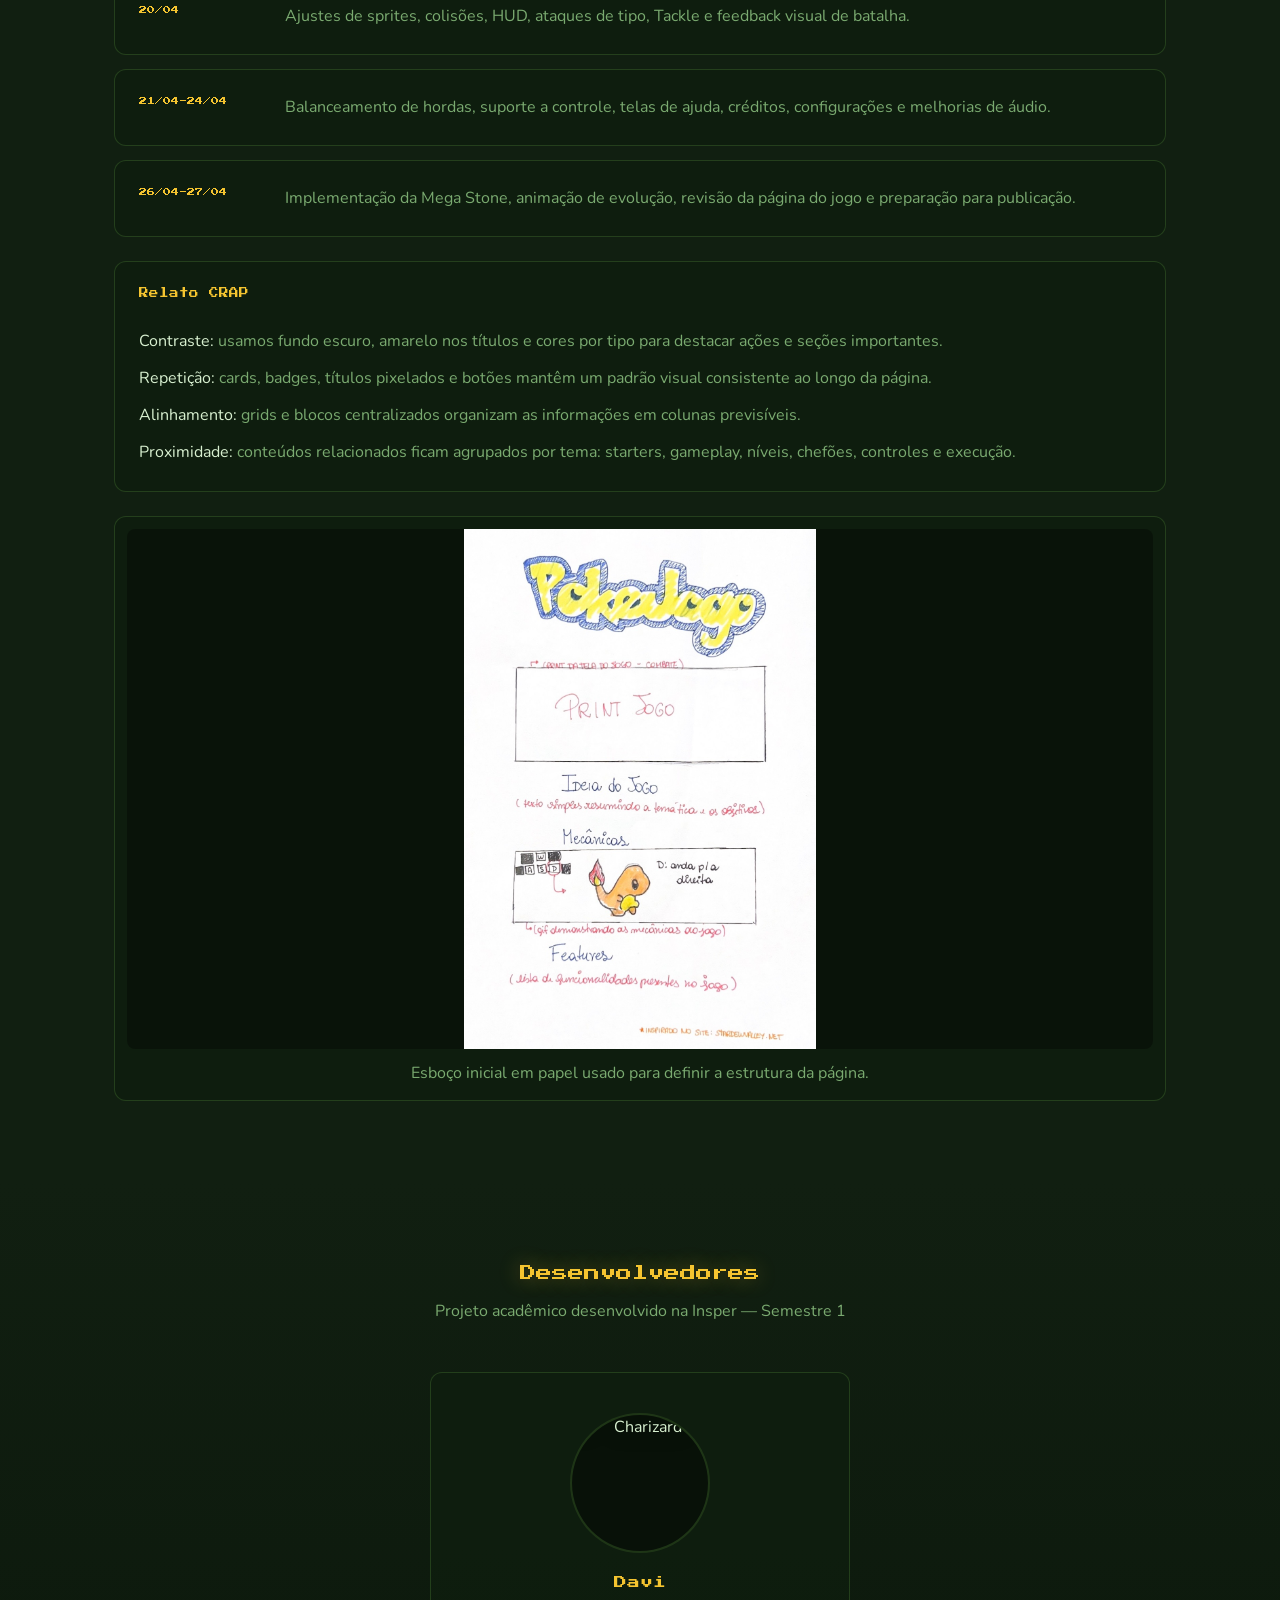
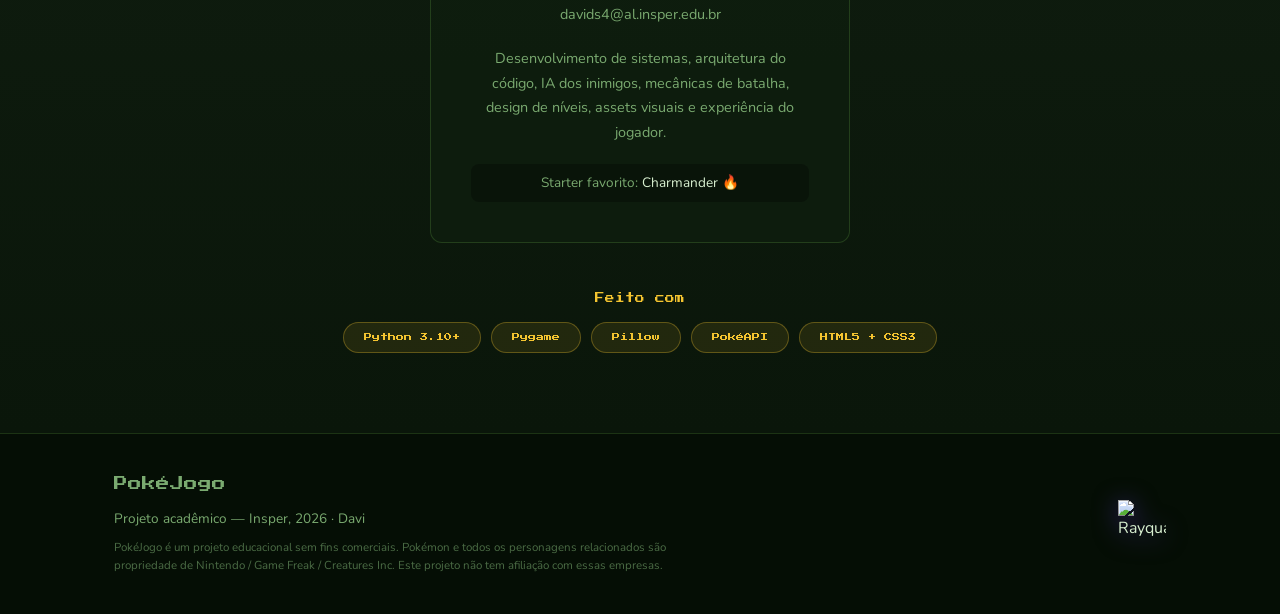
==== commit 3995ed63: "Mantem Davi como unico desenvolvedor" ====
--- a/docs/index.html
+++ b/docs/index.html
@@ -508,7 +508,7 @@
     <div class="container">
       <h2 class="section-title pixel">Desenvolvedores</h2>
       <p class="section-subtitle">Projeto acadêmico desenvolvido na Insper — Semestre 1</p>
-      <div class="dev-grid">
+      <div class="dev-solo">
         <div class="dev-card">
           <div class="dev-avatar">
             <img src="https://raw.githubusercontent.com/PokeAPI/sprites/master/sprites/pokemon/other/official-artwork/6.png" alt="Charizard" class="dev-pokemon">
@@ -517,15 +517,6 @@
           <p class="dev-email">davids4@al.insper.edu.br</p>
           <p>Desenvolvimento de sistemas, arquitetura do código, IA dos inimigos, mecânicas de batalha, design de níveis, assets visuais e experiência do jogador.</p>
           <div class="dev-pokemon-label">Starter favorito: <strong>Charmander 🔥</strong></div>
-        </div>
-        <div class="dev-card">
-          <div class="dev-avatar">
-            <img src="https://raw.githubusercontent.com/PokeAPI/sprites/master/sprites/pokemon/other/official-artwork/3.png" alt="Venusaur" class="dev-pokemon">
-          </div>
-          <h3 class="pixel">Beatriz</h3>
-          <p class="dev-email">Projeto Insper</p>
-          <p>Concepção do jogo, validação de gameplay, organização da experiência, testes, revisão da apresentação e decisões de design.</p>
-          <div class="dev-pokemon-label">Starter favorito: <strong>Bulbasaur 🌿</strong></div>
         </div>
       </div>
       <div class="tech-stack">
@@ -546,7 +537,7 @@
     <div class="container">
       <div class="footer-content">
         <p class="pixel footer-title">PokéJogo</p>
-        <p>Projeto acadêmico — Insper, 2026 · Davi &amp; Beatriz</p>
+        <p>Projeto acadêmico — Insper, 2026 · Davi</p>
         <p class="footer-disclaimer">PokéJogo é um projeto educacional sem fins comerciais. Pokémon e todos os personagens relacionados são propriedade de Nintendo / Game Freak / Creatures Inc. Este projeto não tem afiliação com essas empresas.</p>
       </div>
       <div class="footer-pokemon">
--- a/docs/style.css
+++ b/docs/style.css
@@ -745,6 +745,12 @@
   margin-bottom: 48px;
 }
 
+.dev-solo {
+  display: flex;
+  justify-content: center;
+  margin-bottom: 48px;
+}
+
 .dev-card {
   background: var(--bg-card);
   border: 1px solid var(--border);
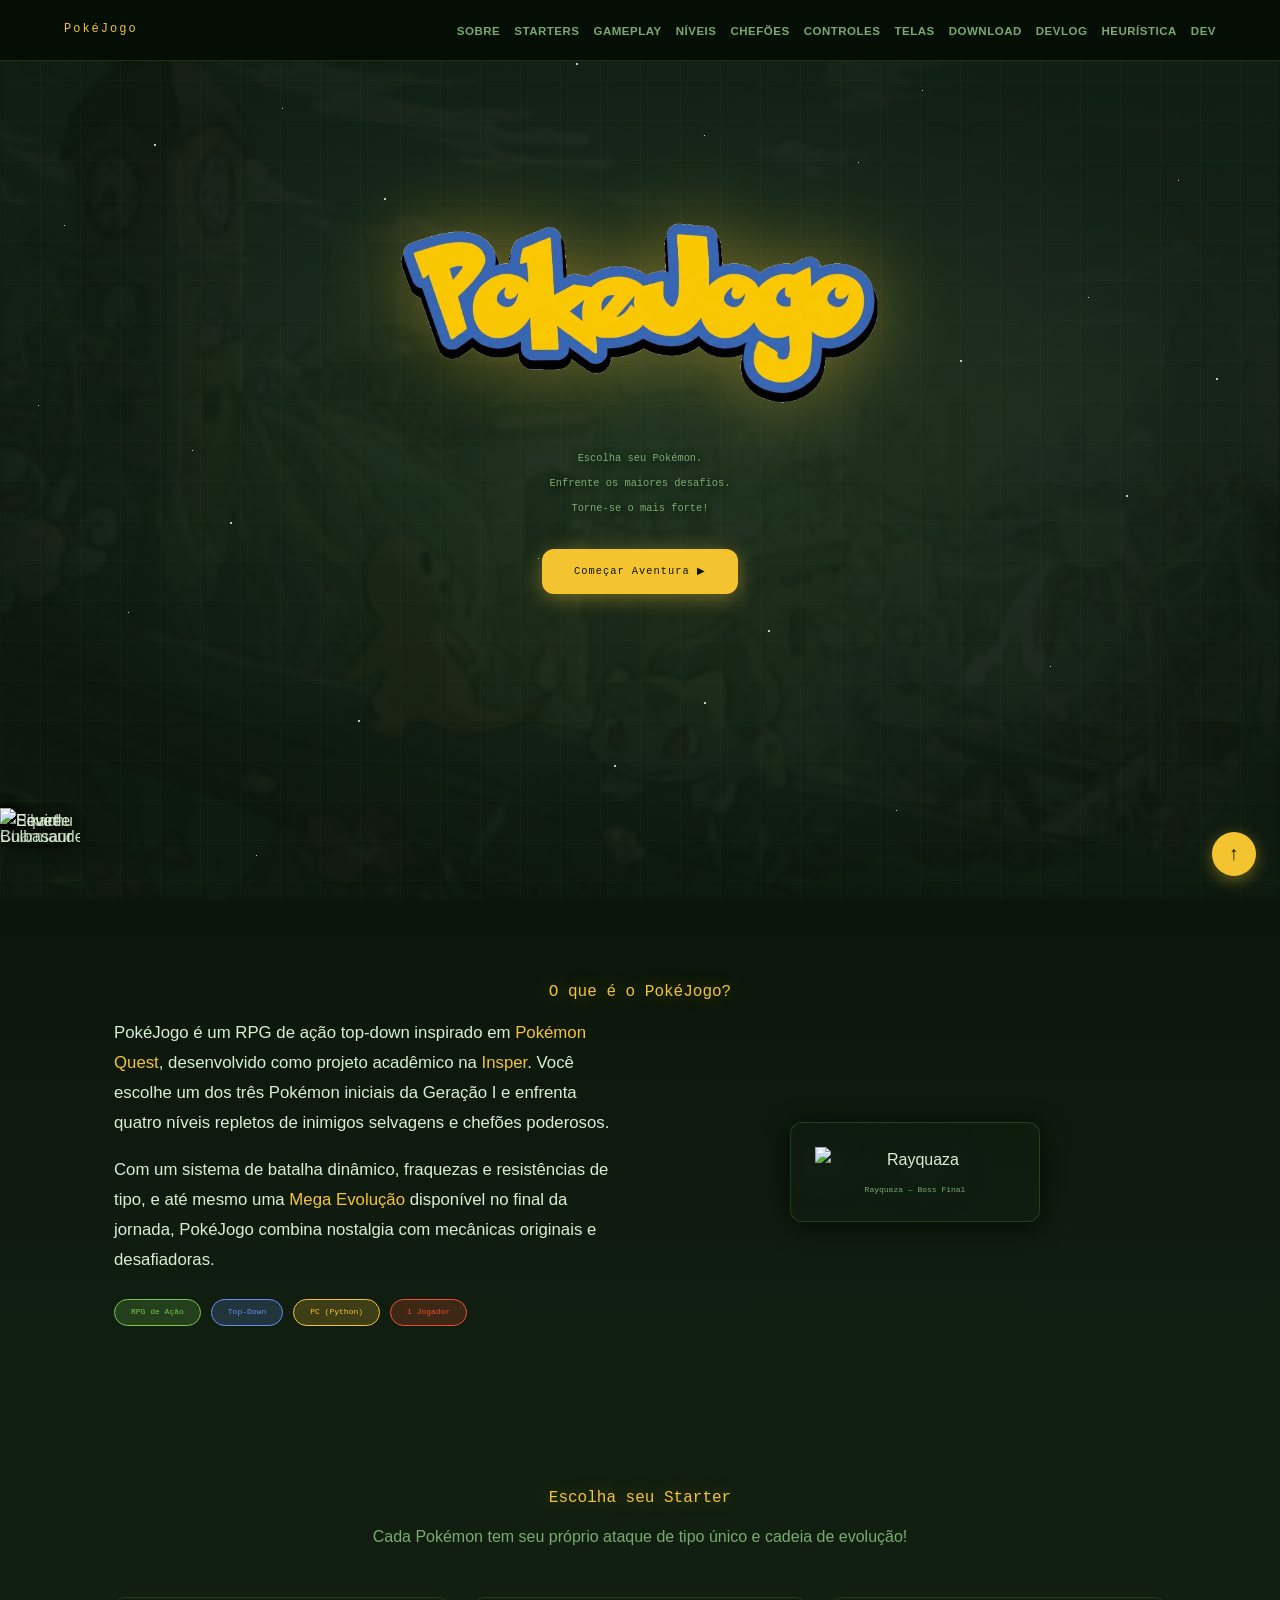
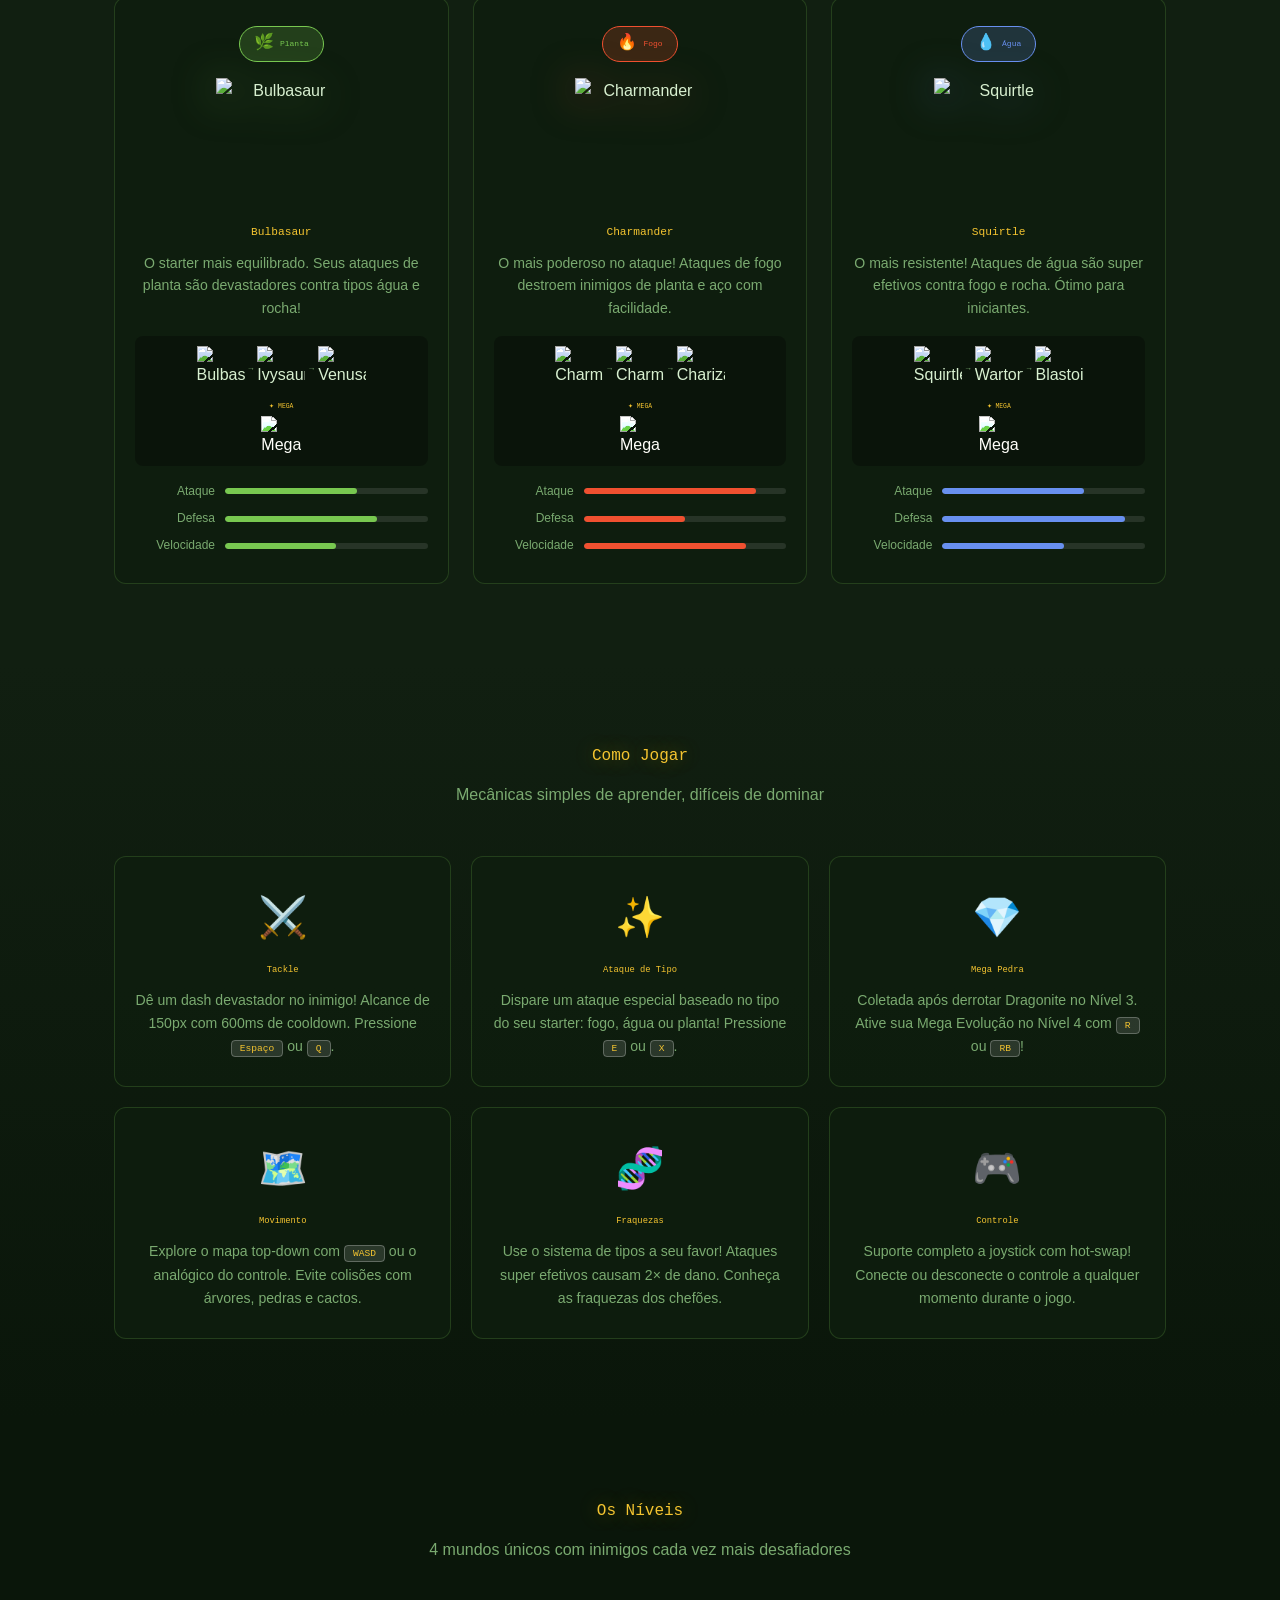
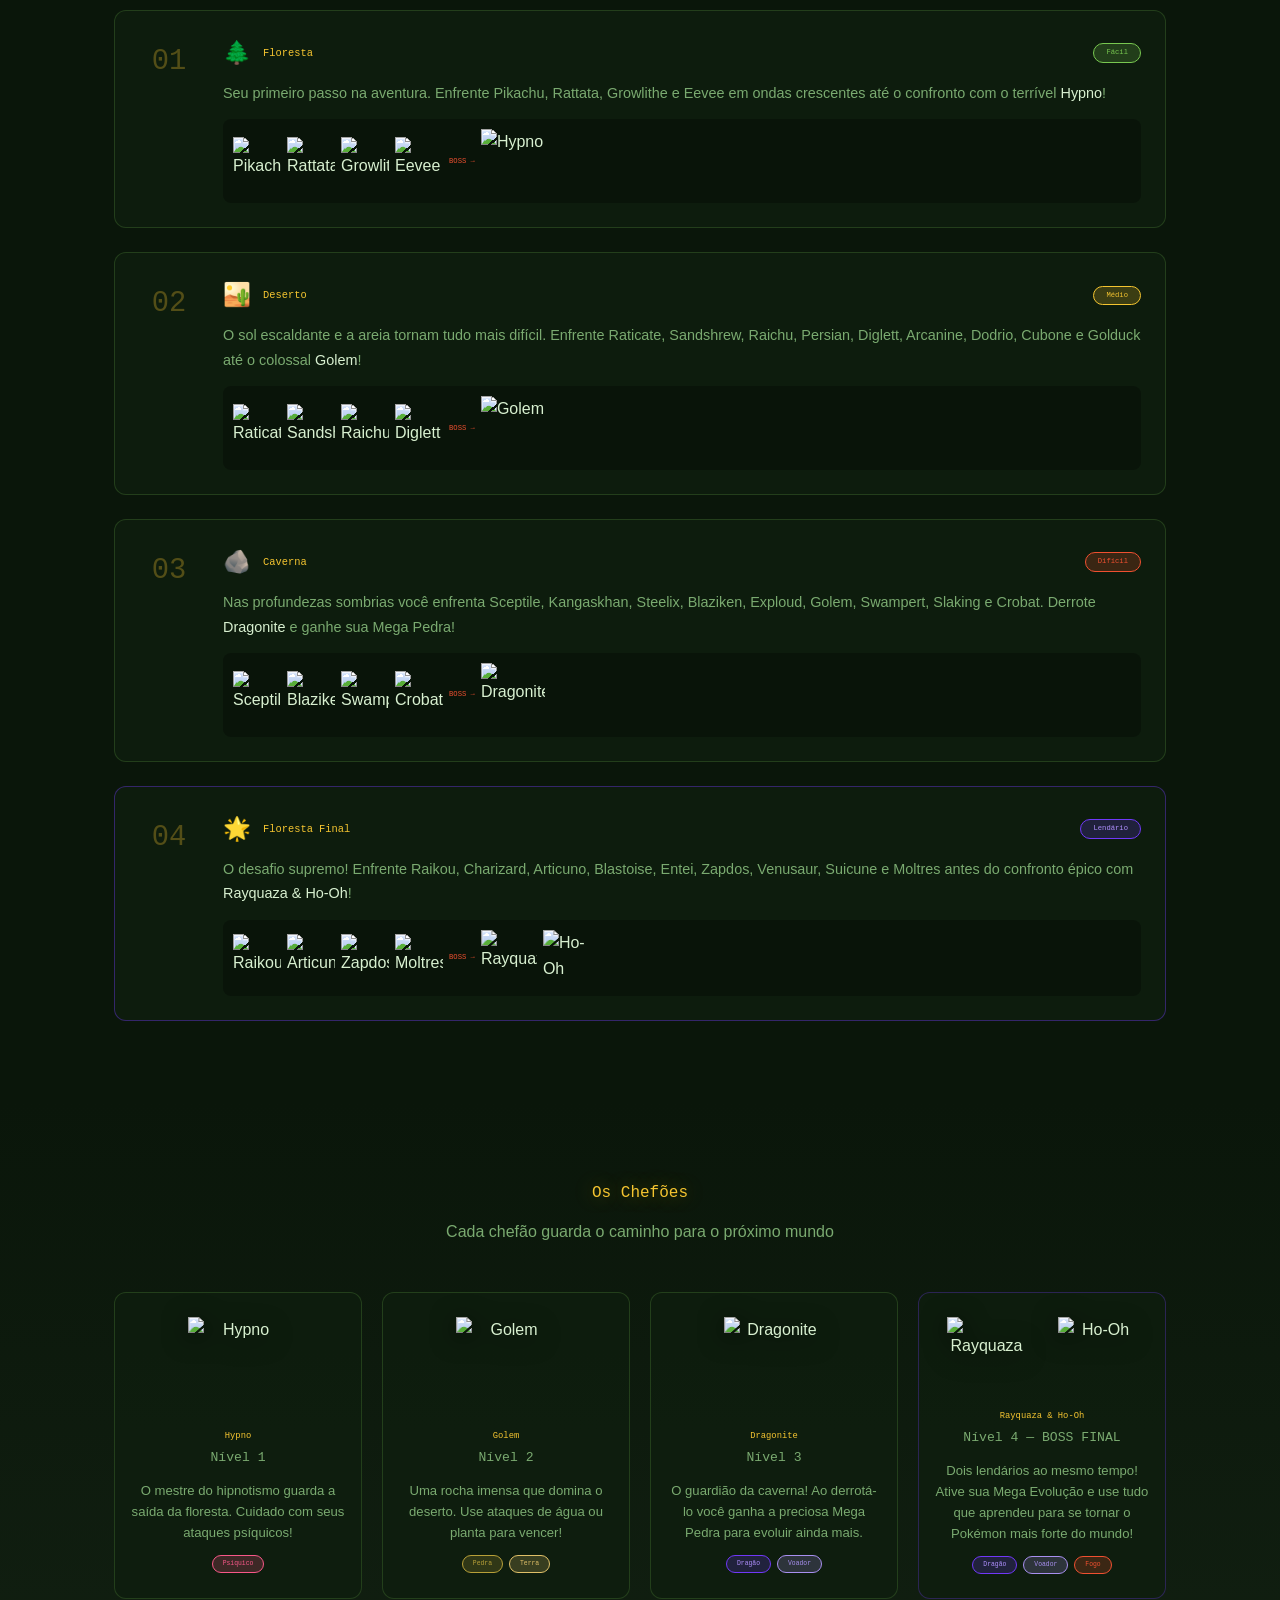
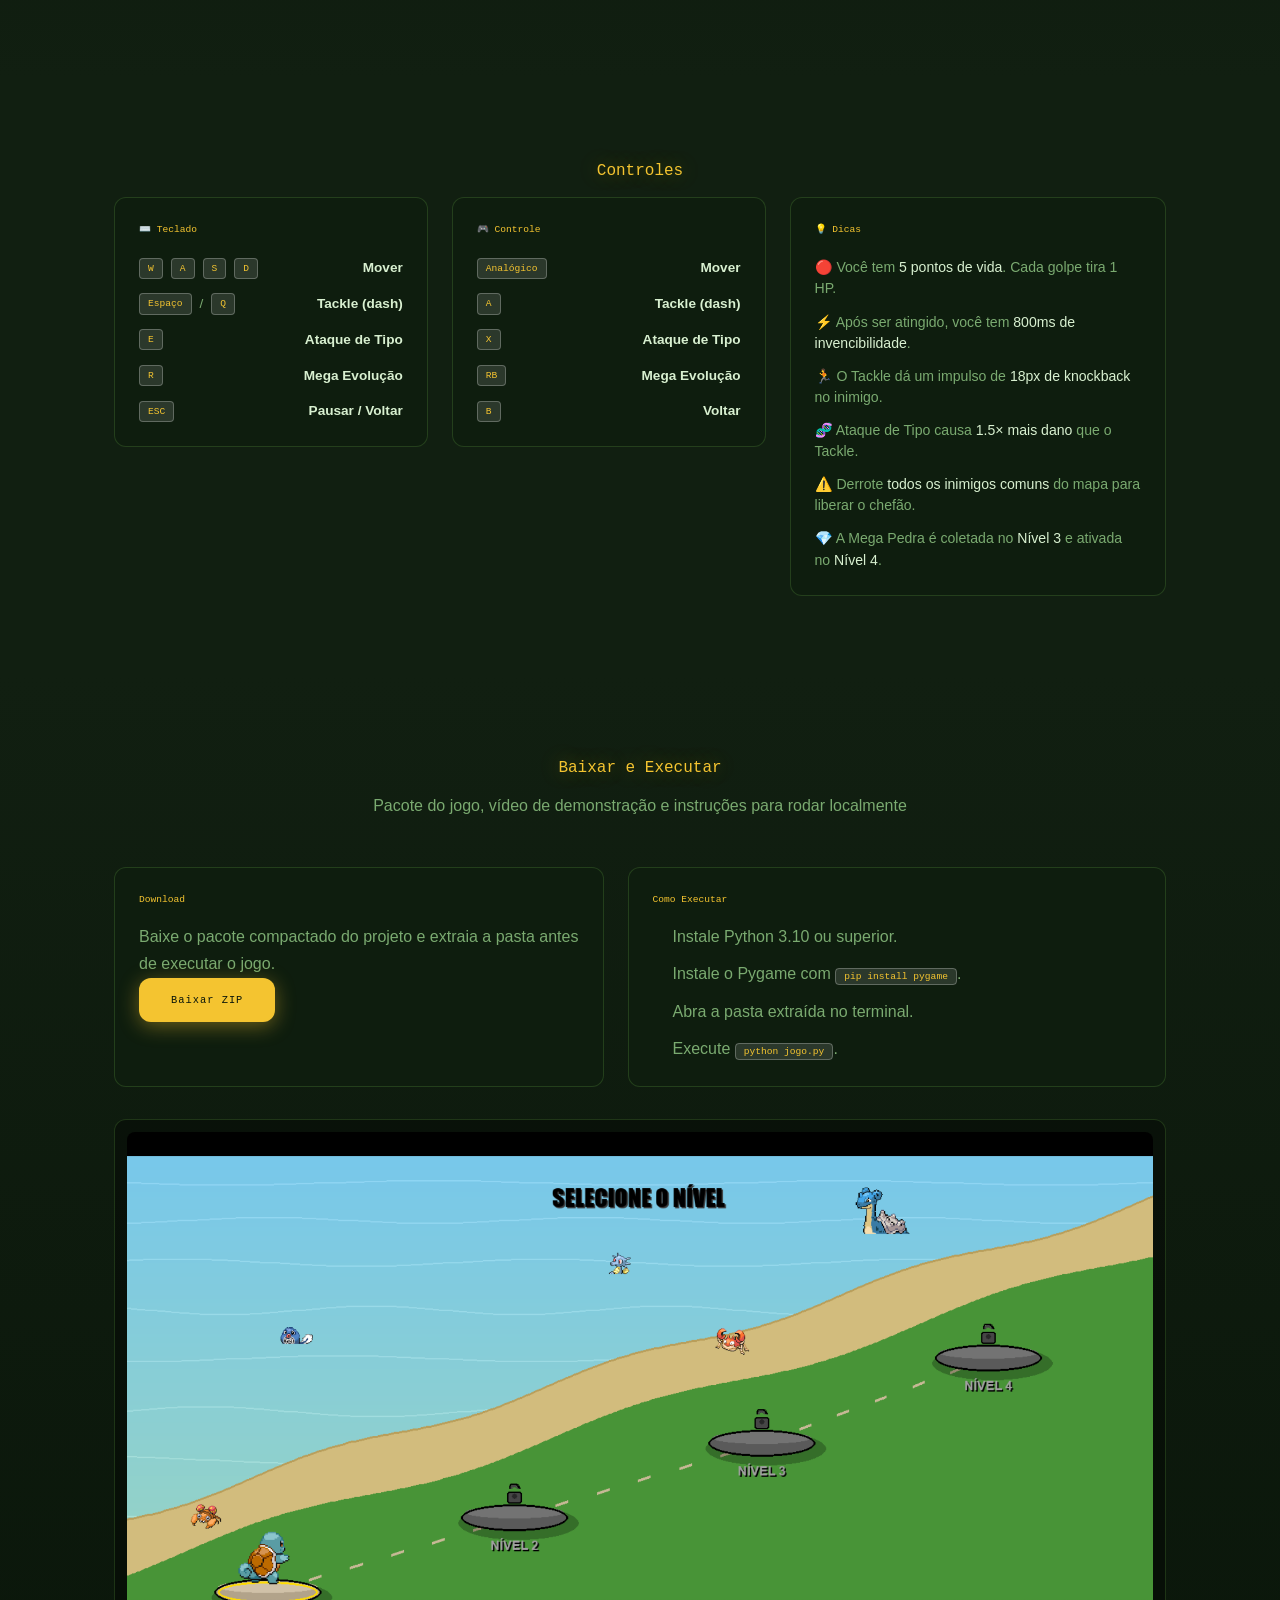
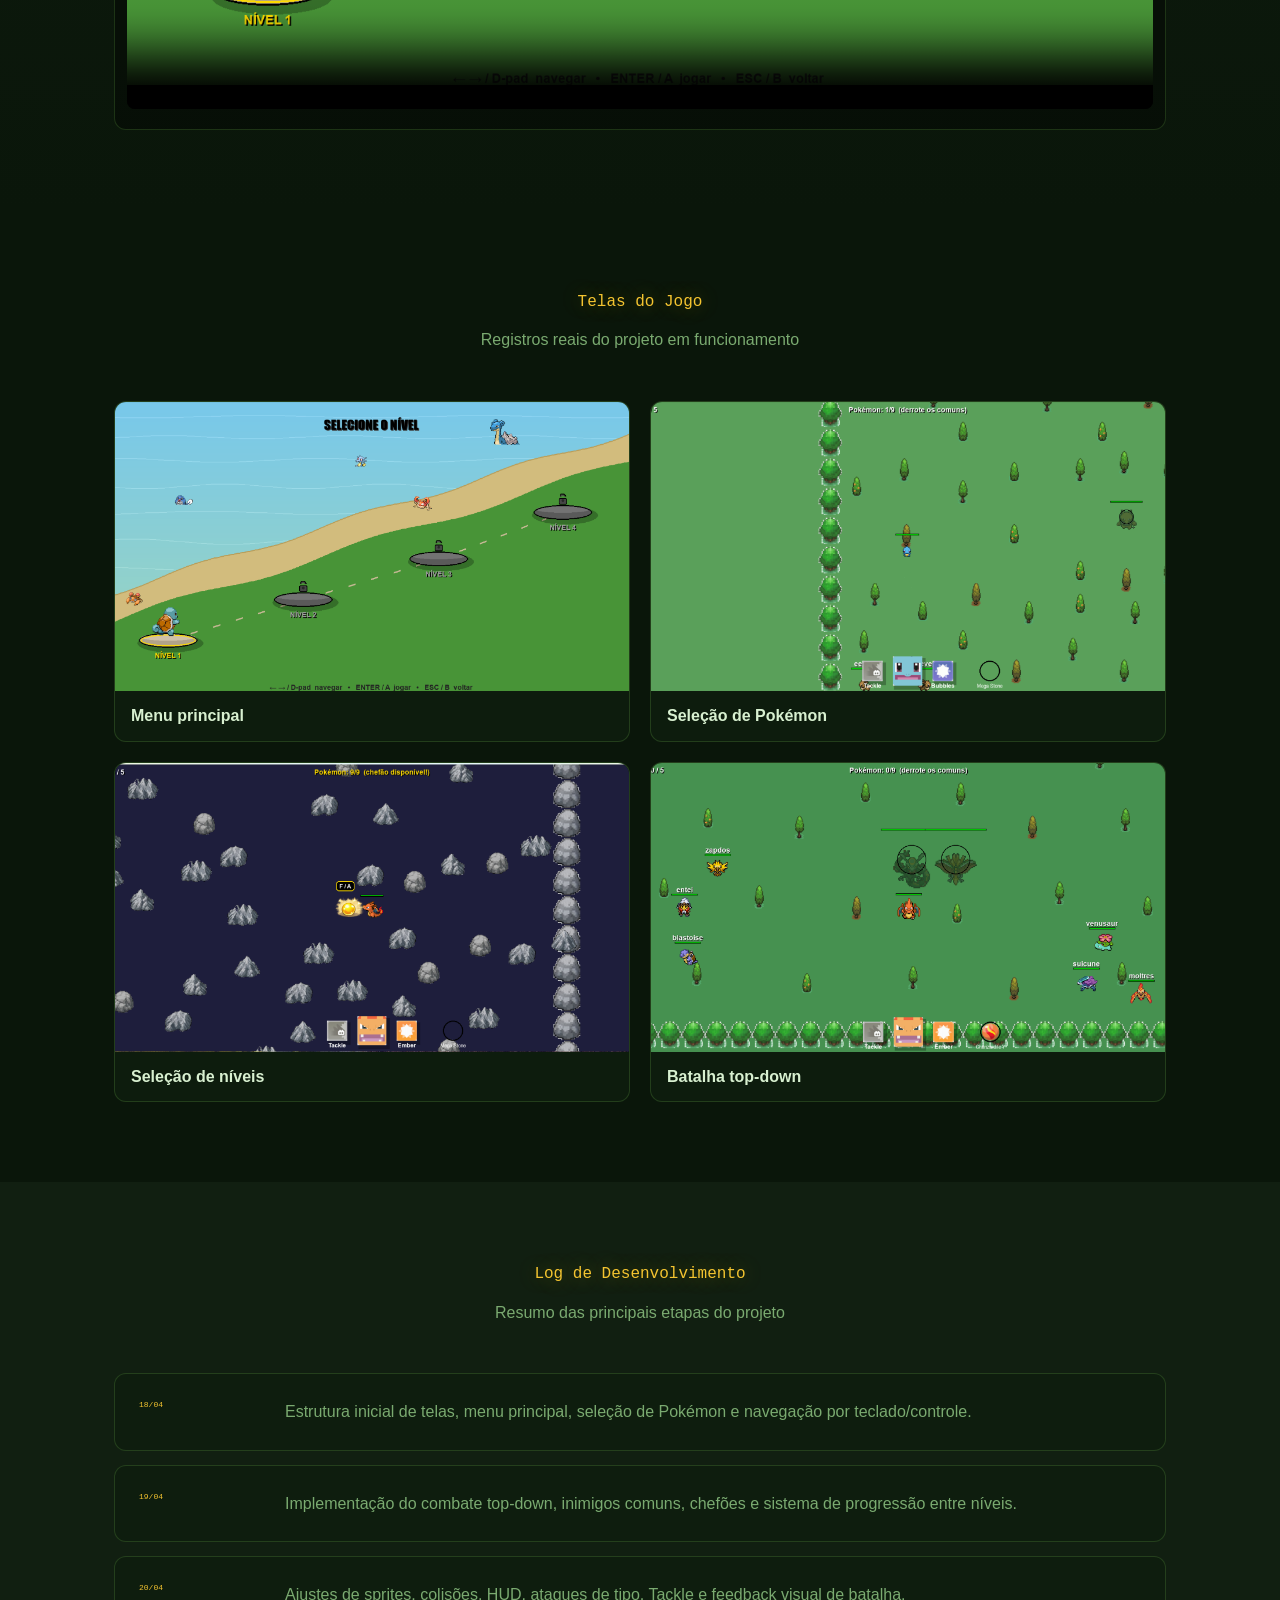
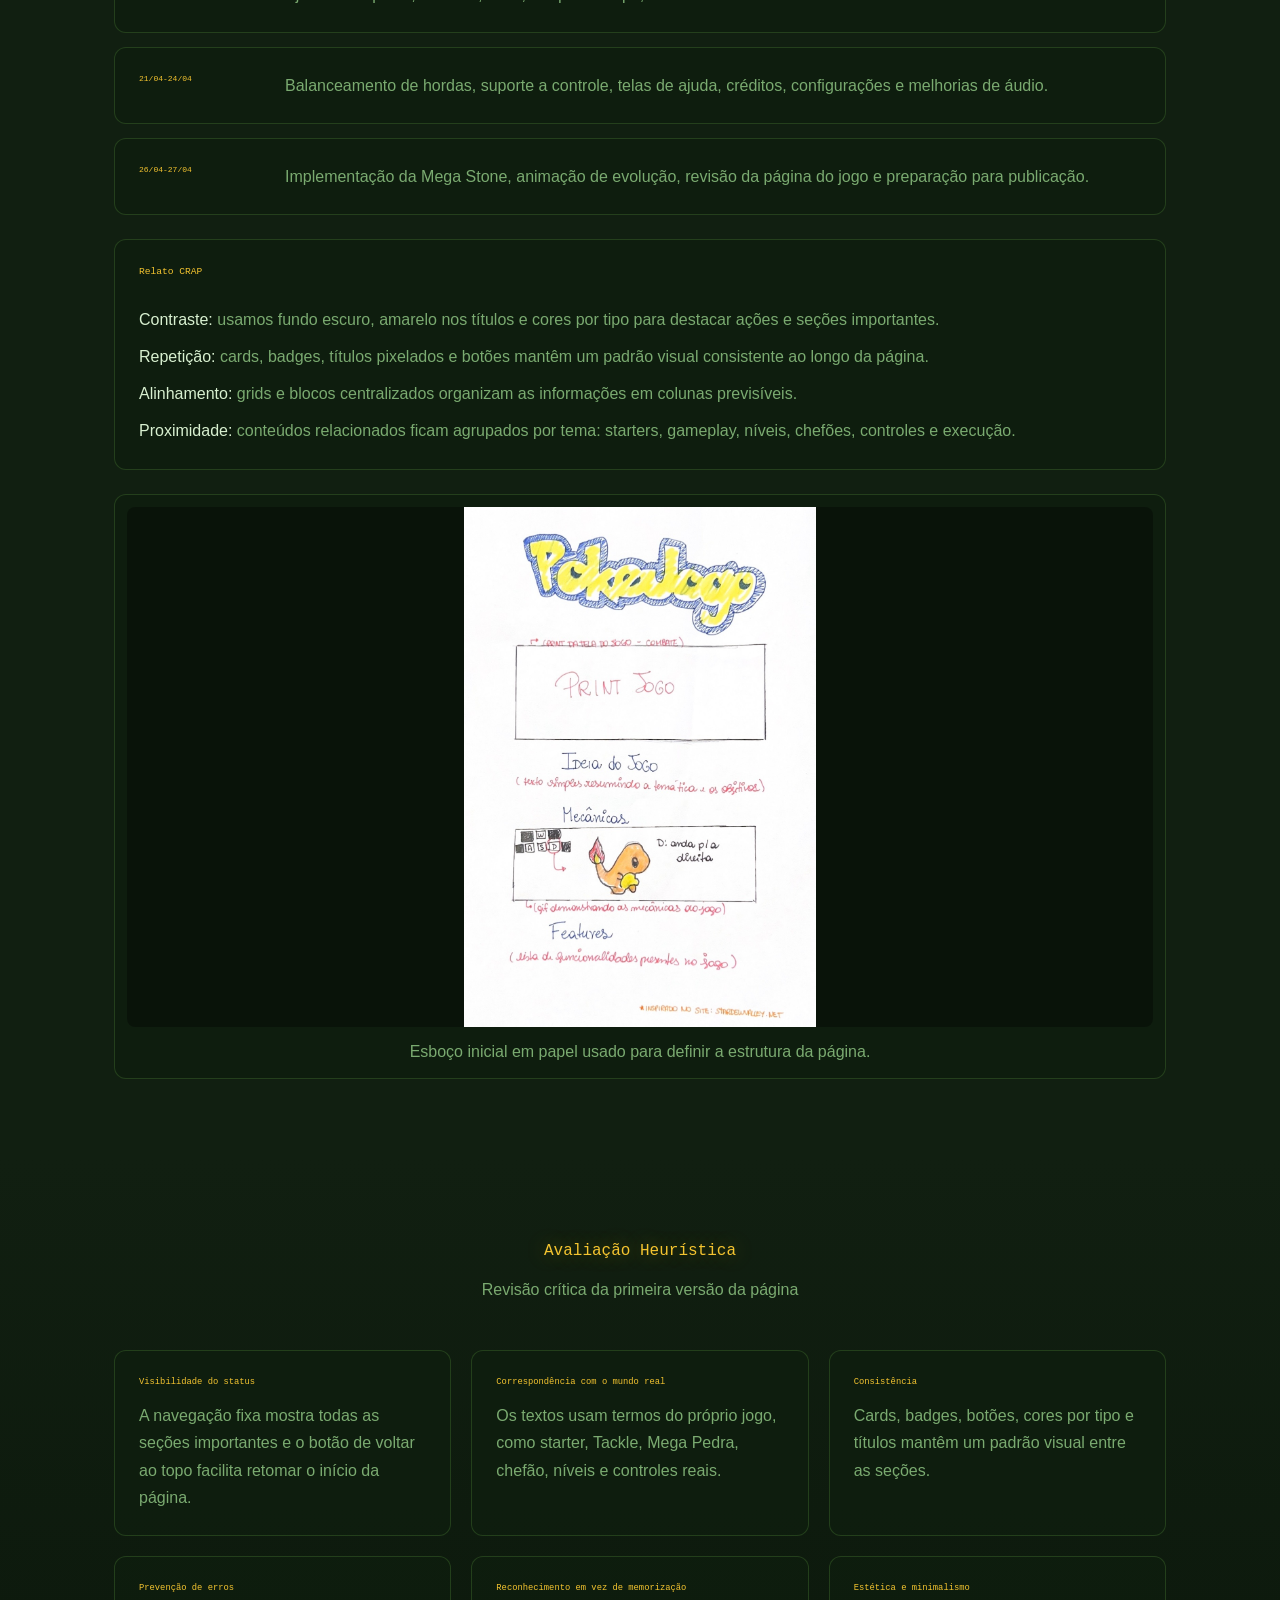
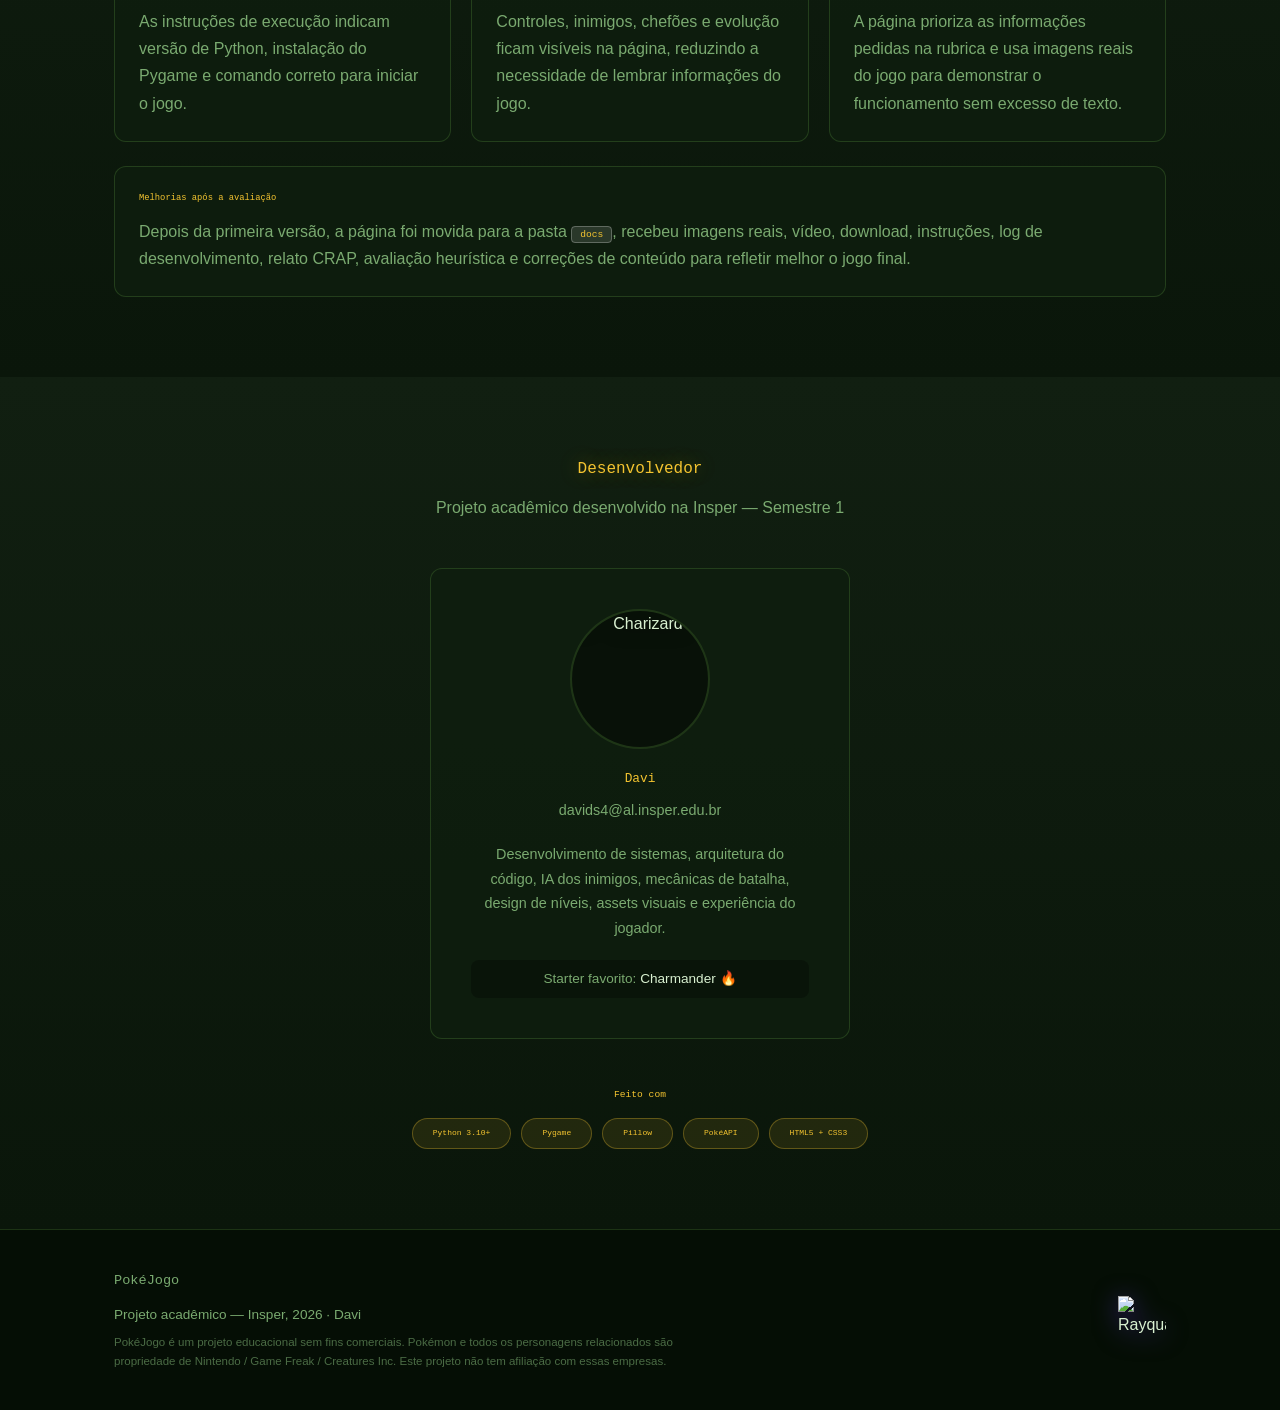
==== commit 483c3f69: "Adiciona avaliacao heuristica e limpa pagina" ====
--- a/docs/index.html
+++ b/docs/index.html
@@ -6,9 +6,6 @@
   <title>PokéJogo — Seja o mais forte!</title>
   <link rel="stylesheet" href="reset.css">
   <link rel="stylesheet" href="style.css">
-  <link rel="preconnect" href="https://fonts.googleapis.com">
-  <link rel="preconnect" href="https://fonts.gstatic.com" crossorigin>
-  <link href="https://fonts.googleapis.com/css2?family=Press+Start+2P&family=Nunito:wght@400;600;700;800&display=swap" rel="stylesheet">
 </head>
 <body>
 
@@ -28,6 +25,7 @@
         <li><a href="#screenshots">Telas</a></li>
         <li><a href="#download">Download</a></li>
         <li><a href="#devlog">Devlog</a></li>
+        <li><a href="#heuristica">Heurística</a></li>
         <li><a href="#dev">Dev</a></li>
       </ul>
     </div>
@@ -503,10 +501,48 @@
     </div>
   </section>
 
+  <!-- AVALIAÇÃO HEURÍSTICA -->
+  <section class="section heuristica" id="heuristica">
+    <div class="container">
+      <h2 class="section-title pixel">Avaliação Heurística</h2>
+      <p class="section-subtitle">Revisão crítica da primeira versão da página</p>
+      <div class="heuristic-grid">
+        <article>
+          <h3 class="pixel">Visibilidade do status</h3>
+          <p>A navegação fixa mostra todas as seções importantes e o botão de voltar ao topo facilita retomar o início da página.</p>
+        </article>
+        <article>
+          <h3 class="pixel">Correspondência com o mundo real</h3>
+          <p>Os textos usam termos do próprio jogo, como starter, Tackle, Mega Pedra, chefão, níveis e controles reais.</p>
+        </article>
+        <article>
+          <h3 class="pixel">Consistência</h3>
+          <p>Cards, badges, botões, cores por tipo e títulos mantêm um padrão visual entre as seções.</p>
+        </article>
+        <article>
+          <h3 class="pixel">Prevenção de erros</h3>
+          <p>As instruções de execução indicam versão de Python, instalação do Pygame e comando correto para iniciar o jogo.</p>
+        </article>
+        <article>
+          <h3 class="pixel">Reconhecimento em vez de memorização</h3>
+          <p>Controles, inimigos, chefões e evolução ficam visíveis na página, reduzindo a necessidade de lembrar informações do jogo.</p>
+        </article>
+        <article>
+          <h3 class="pixel">Estética e minimalismo</h3>
+          <p>A página prioriza as informações pedidas na rubrica e usa imagens reais do jogo para demonstrar o funcionamento sem excesso de texto.</p>
+        </article>
+      </div>
+      <div class="heuristic-notes">
+        <h3 class="pixel">Melhorias após a avaliação</h3>
+        <p>Depois da primeira versão, a página foi movida para a pasta <kbd>docs</kbd>, recebeu imagens reais, vídeo, download, instruções, log de desenvolvimento, relato CRAP, avaliação heurística e correções de conteúdo para refletir melhor o jogo final.</p>
+      </div>
+    </div>
+  </section>
+
   <!-- DEV -->
   <section class="section devs" id="dev">
     <div class="container">
-      <h2 class="section-title pixel">Desenvolvedores</h2>
+      <h2 class="section-title pixel">Desenvolvedor</h2>
       <p class="section-subtitle">Projeto acadêmico desenvolvido na Insper — Semestre 1</p>
       <div class="dev-solo">
         <div class="dev-card">
--- a/docs/style.css
+++ b/docs/style.css
@@ -19,8 +19,8 @@
   --ground:        #e0c068;
   --dragon:        #7038f8;
   --flying:        #a890f0;
-  --font-pixel:    'Press Start 2P', monospace;
-  --font-body:     'Nunito', sans-serif;
+  --font-pixel:    Consolas, 'Courier New', monospace;
+  --font-body:     Arial, Helvetica, sans-serif;
   --radius:        12px;
   --shadow:        0 4px 24px rgba(0,0,0,0.6);
   --transition:    0.3s ease;
@@ -105,14 +105,14 @@
 
 .nav-links {
   display: flex;
-  gap: 18px;
+  gap: 14px;
   list-style: none;
 }
 
 .nav-links a {
   font-family: var(--font-body);
   font-weight: 700;
-  font-size: 0.78rem;
+  font-size: 0.72rem;
   color: var(--text-muted);
   text-transform: uppercase;
   letter-spacing: 0.5px;
@@ -734,6 +734,37 @@
   text-align: center;
 }
 
+.heuristica { background: linear-gradient(180deg, var(--bg-surface) 0%, var(--bg-dark) 100%); }
+
+.heuristic-grid {
+  display: grid;
+  grid-template-columns: repeat(3, 1fr);
+  gap: 20px;
+  margin-bottom: 24px;
+}
+
+.heuristic-grid article,
+.heuristic-notes {
+  background: var(--bg-card);
+  border: 1px solid var(--border);
+  border-radius: var(--radius);
+  padding: 24px;
+}
+
+.heuristic-grid h3,
+.heuristic-notes h3 {
+  color: var(--gold);
+  font-size: 0.55rem;
+  line-height: 1.7;
+  margin-bottom: 12px;
+}
+
+.heuristic-grid p,
+.heuristic-notes p {
+  color: var(--text-muted);
+  line-height: 1.7;
+}
+
 /* ---- DEV ---- */
 .devs { background: linear-gradient(180deg, var(--bg-surface) 0%, var(--bg-dark) 100%); }
 
@@ -859,6 +890,7 @@
   .boss-card.boss-final { grid-column: span 2; }
   .controls-grid { grid-template-columns: 1fr; }
   .download-grid { grid-template-columns: 1fr; }
+  .heuristic-grid { grid-template-columns: repeat(2, 1fr); }
 
   /* Menu mobile — checkbox hack */
   .nav-toggle { display: block; }
@@ -885,6 +917,7 @@
   .screens-grid  { grid-template-columns: 1fr; }
   .log-list article { grid-template-columns: 1fr; }
   .dev-grid      { grid-template-columns: 1fr; }
+  .heuristic-grid { grid-template-columns: 1fr; }
   .level-card    { flex-direction: column; }
   .level-number  { min-width: auto; }
   .footer .container { flex-direction: column; text-align: center; }
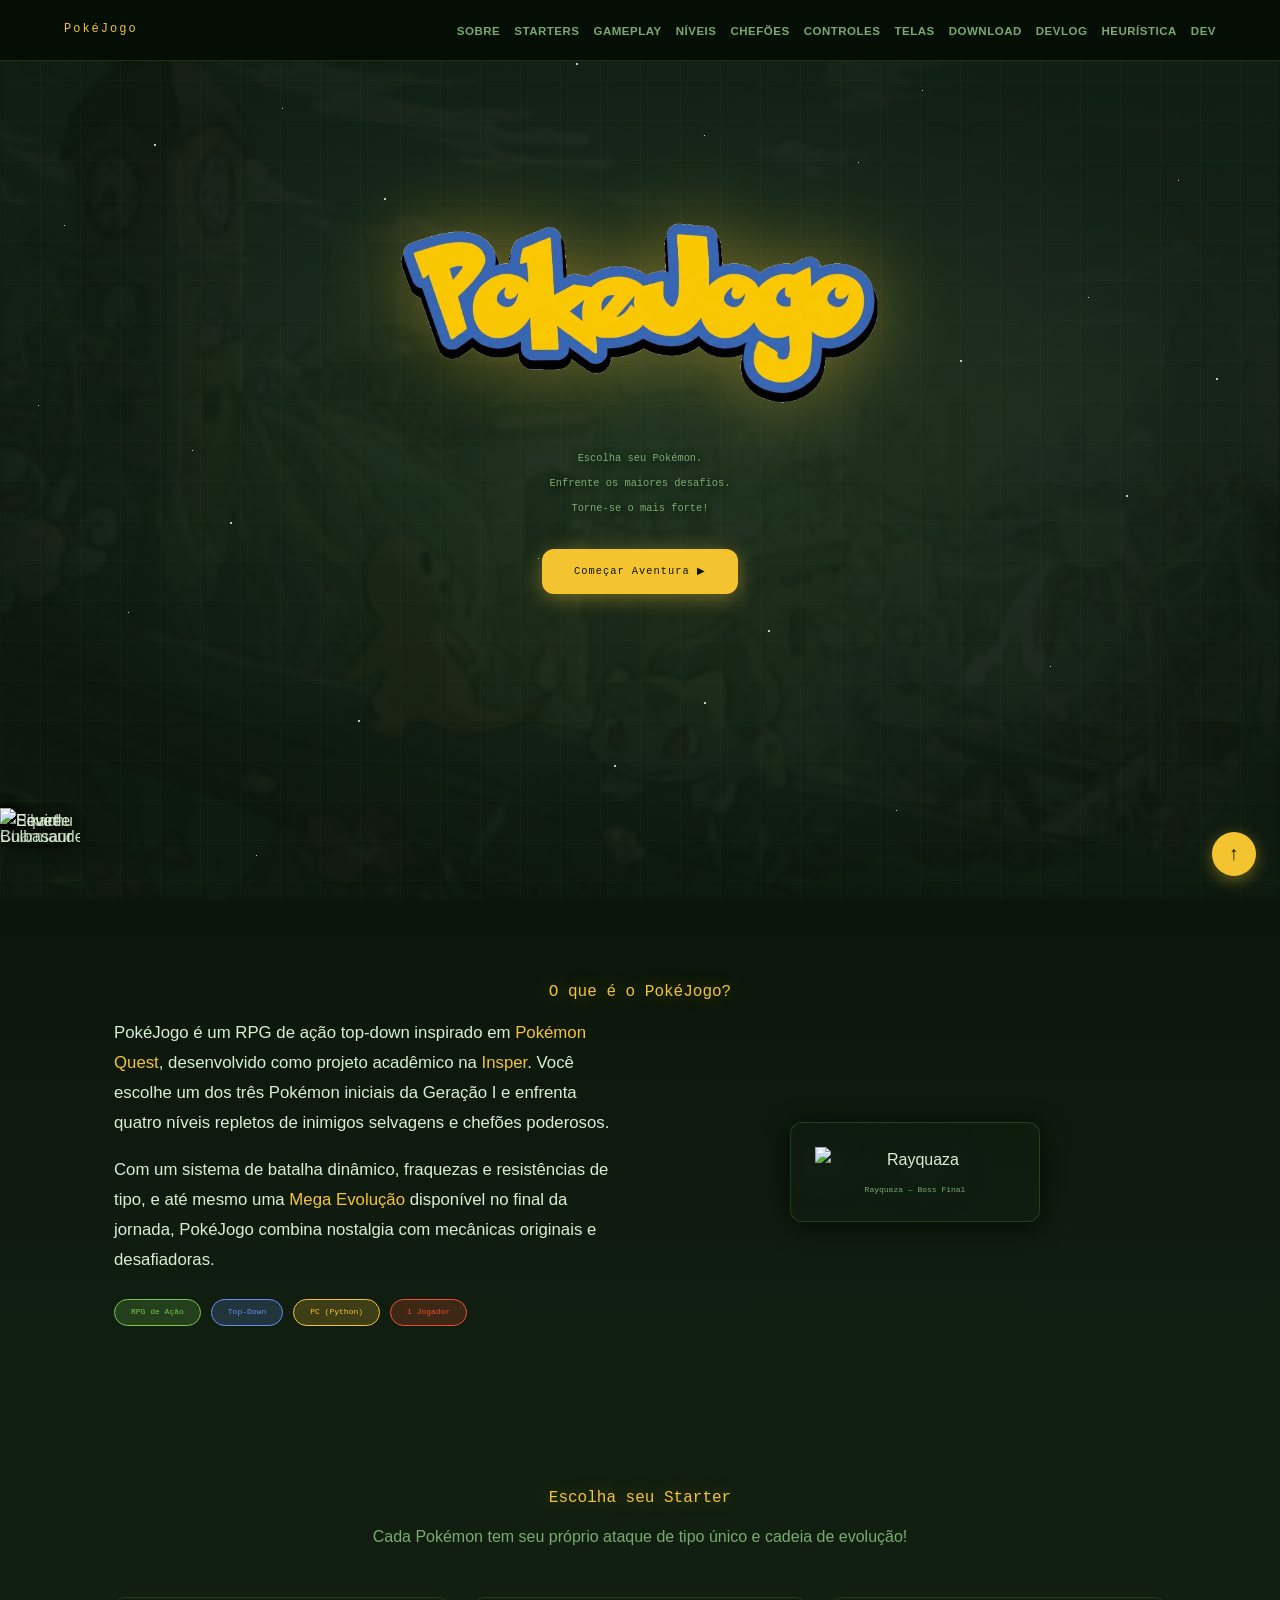
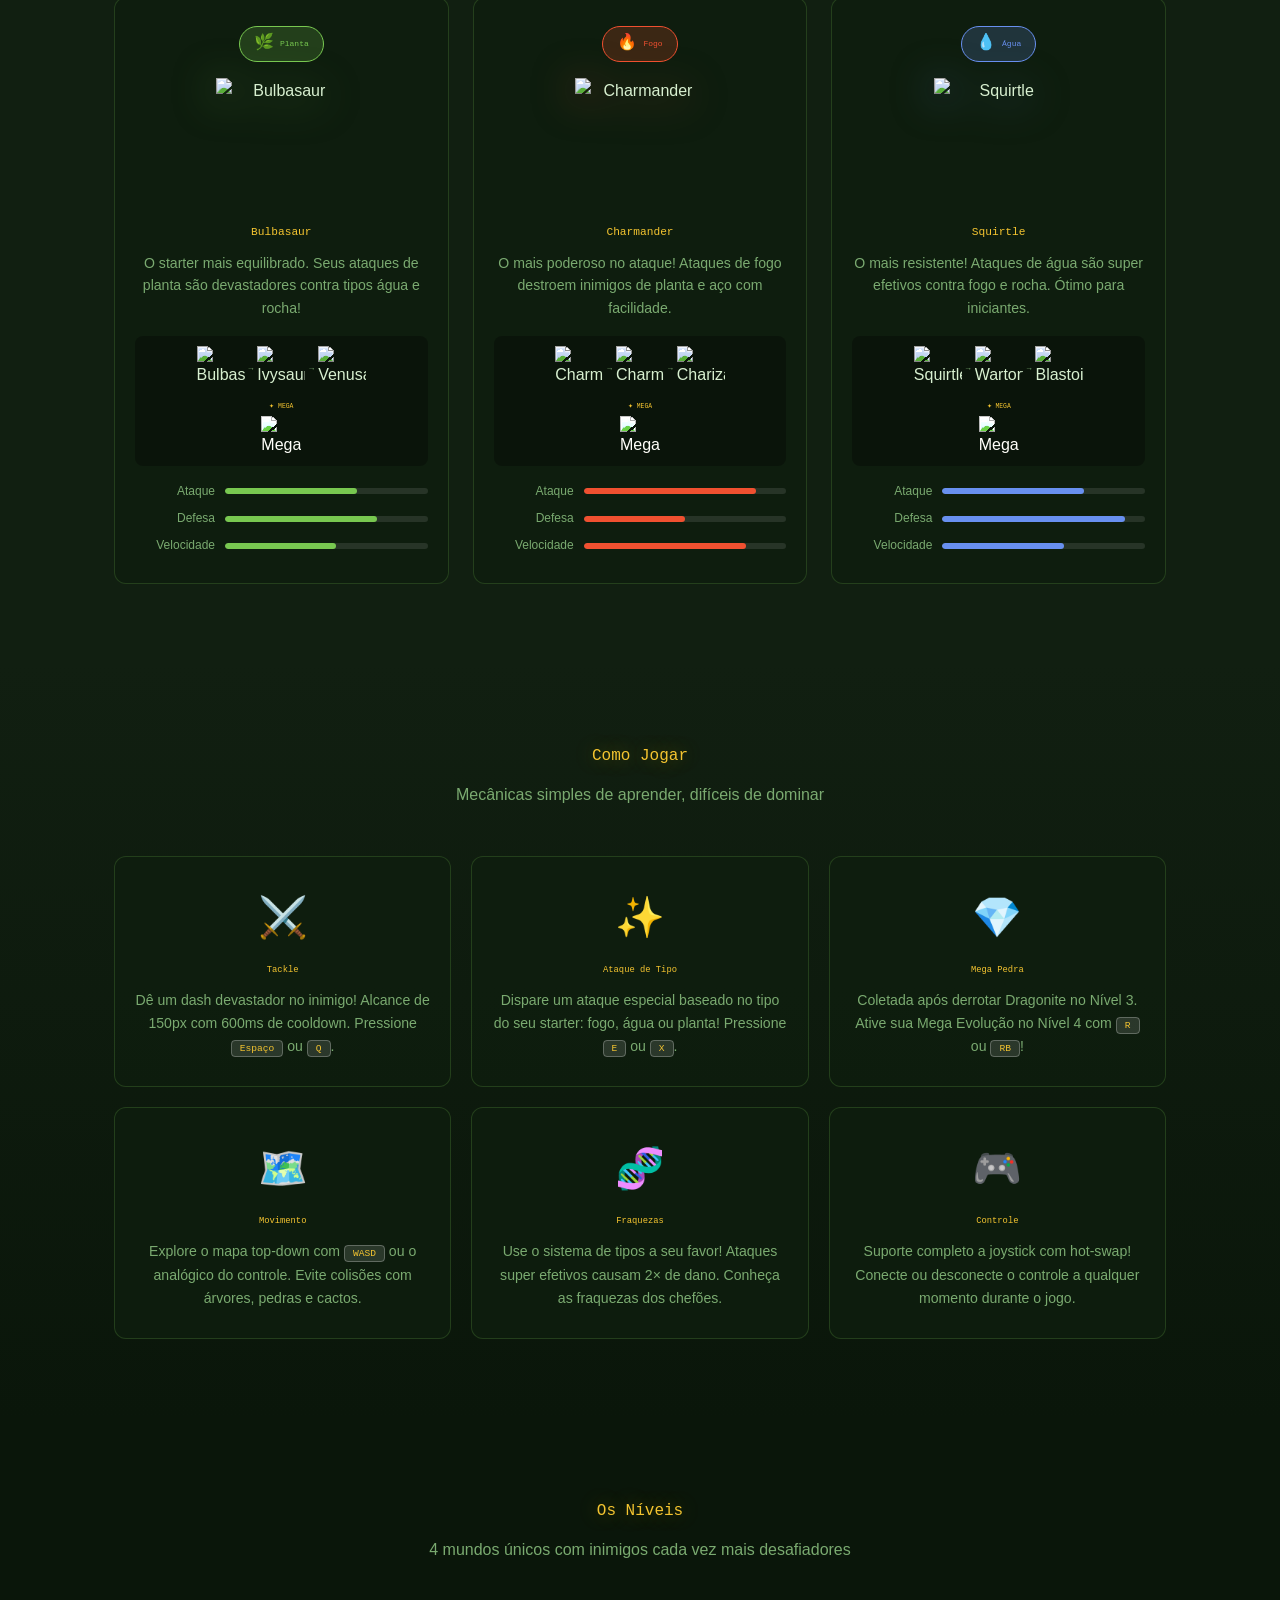
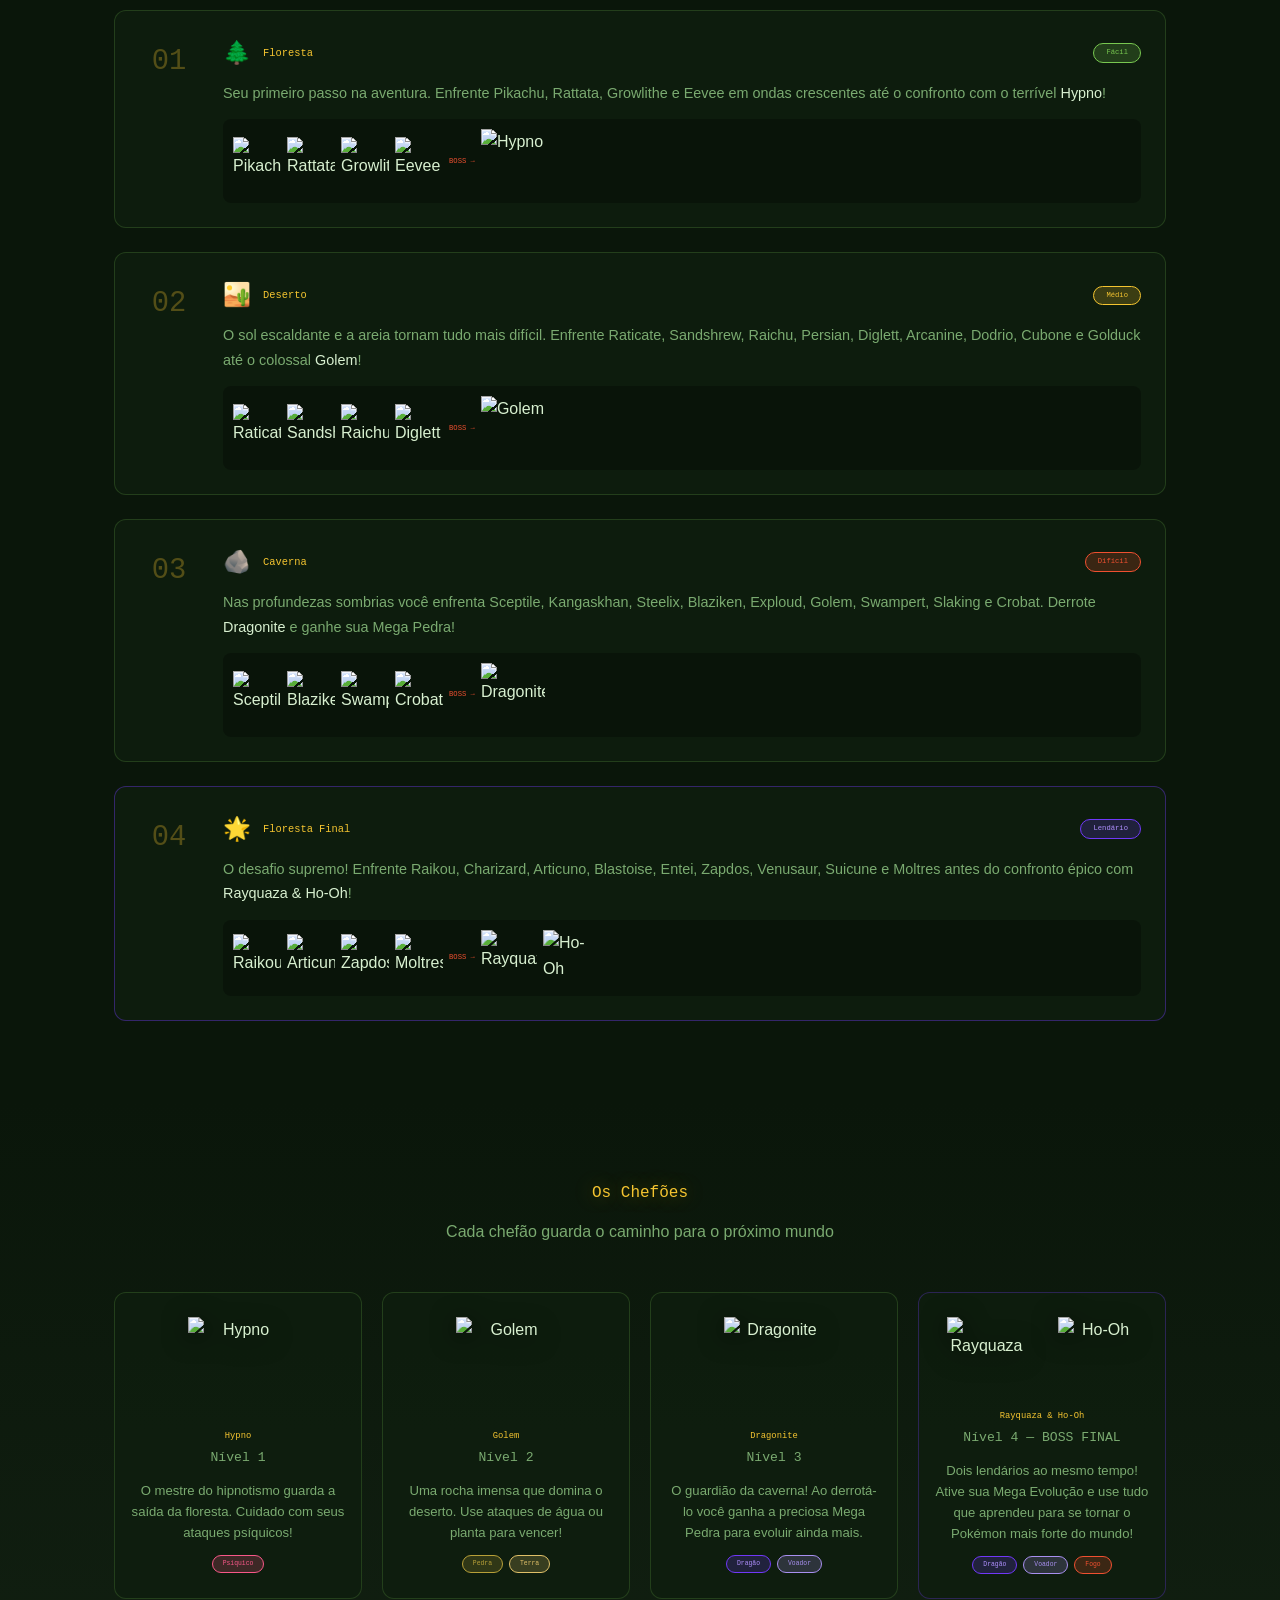
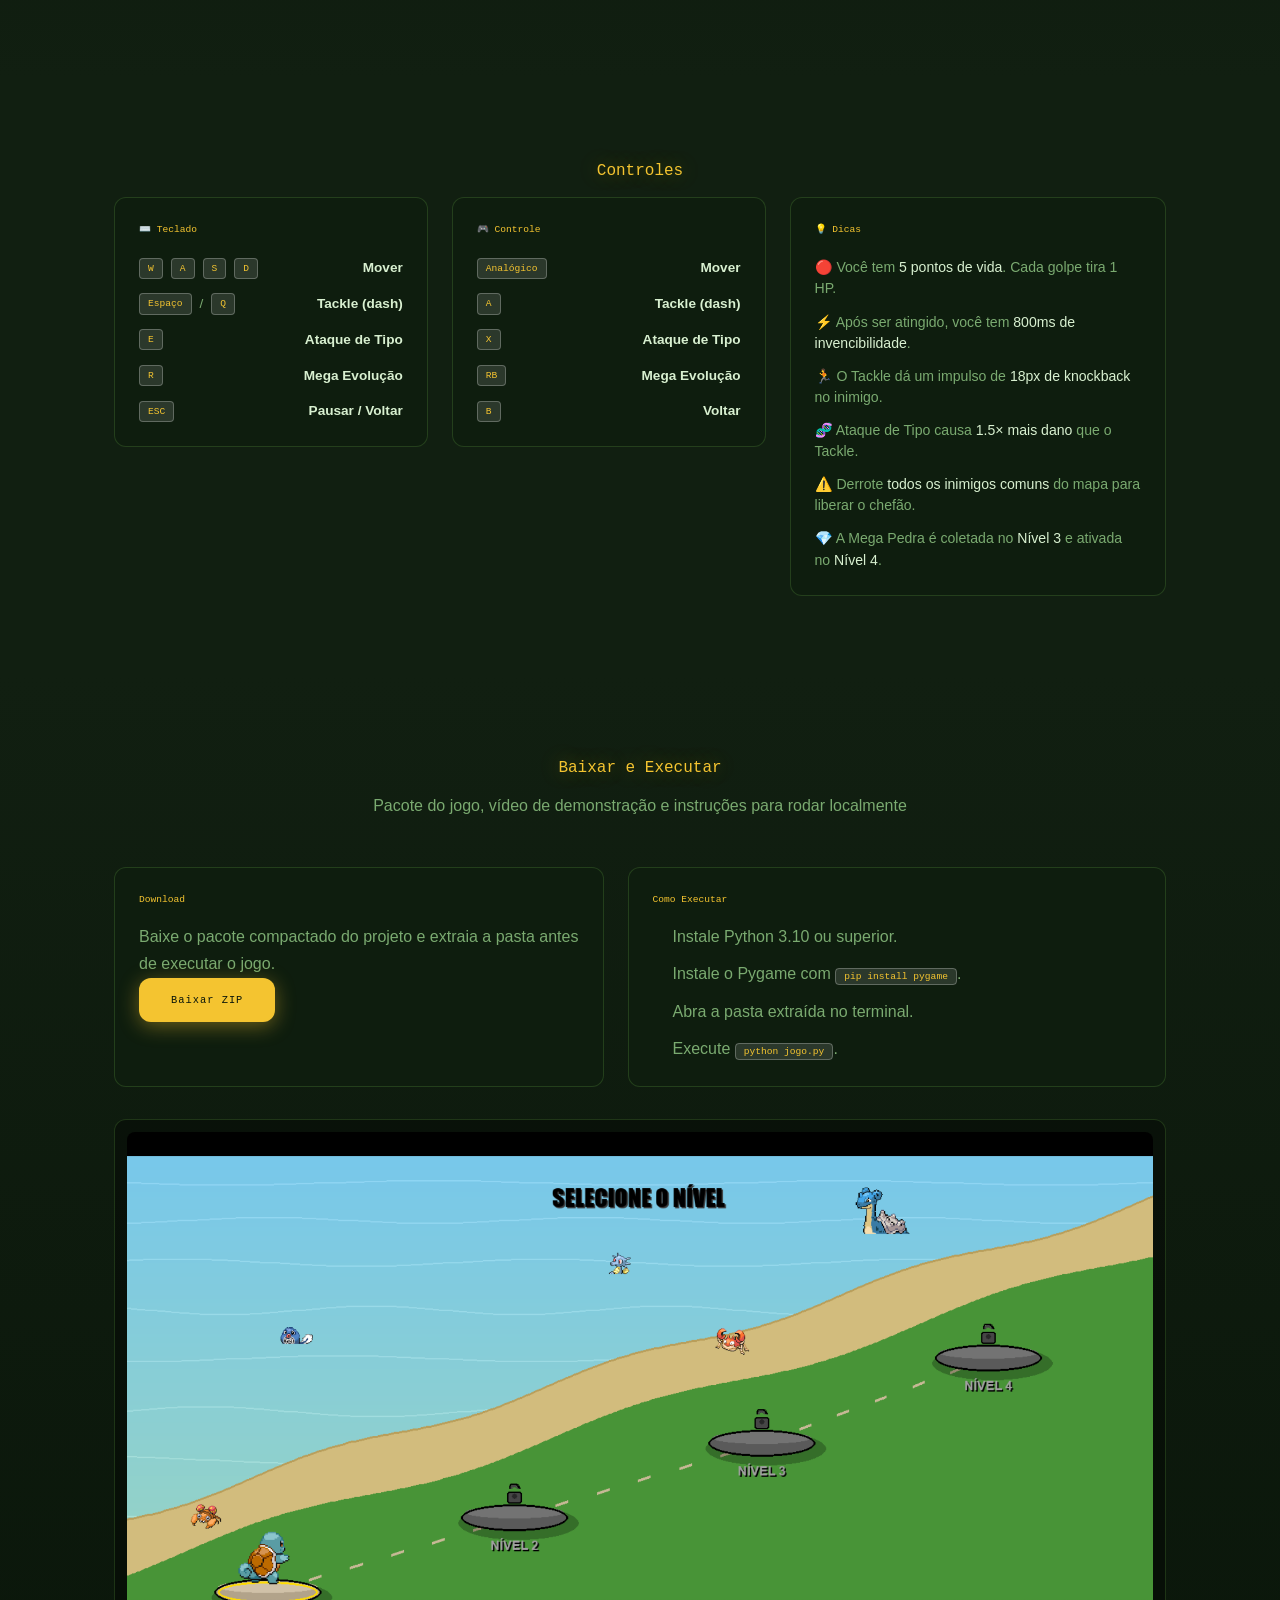
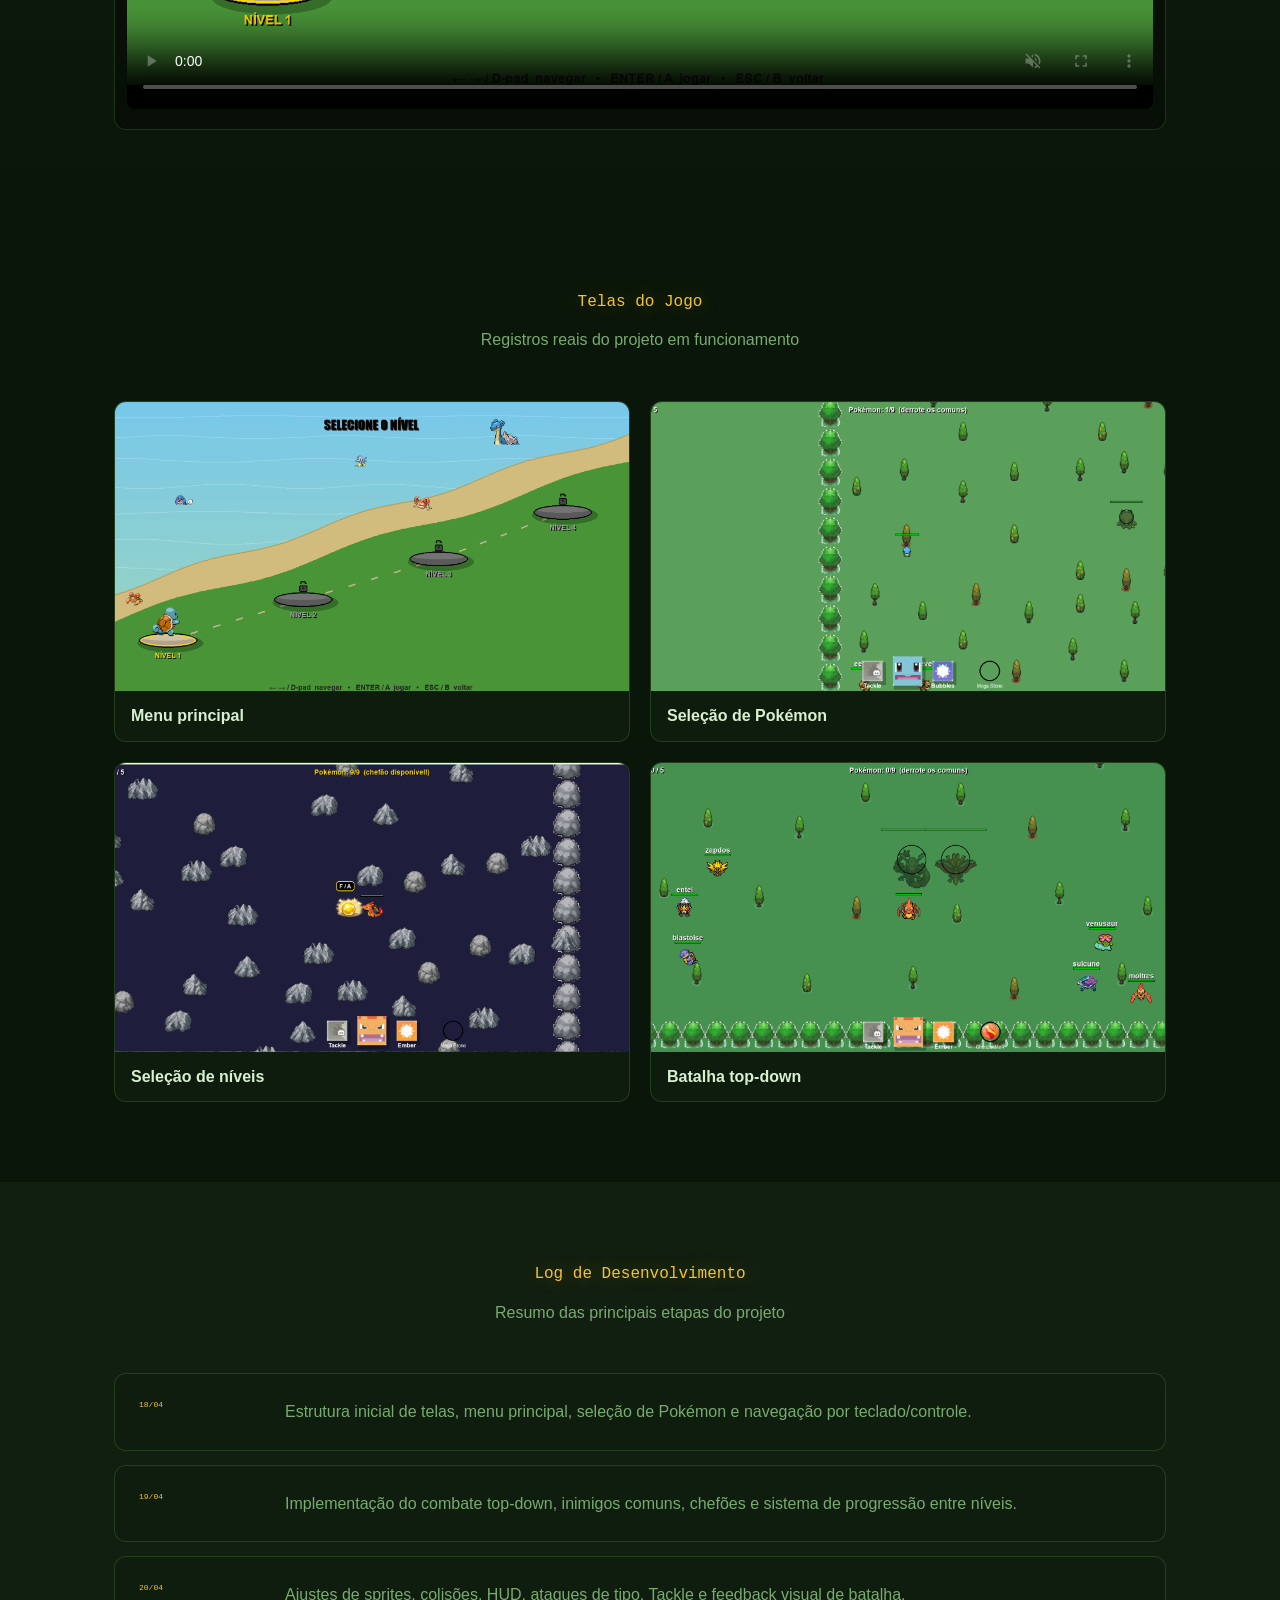
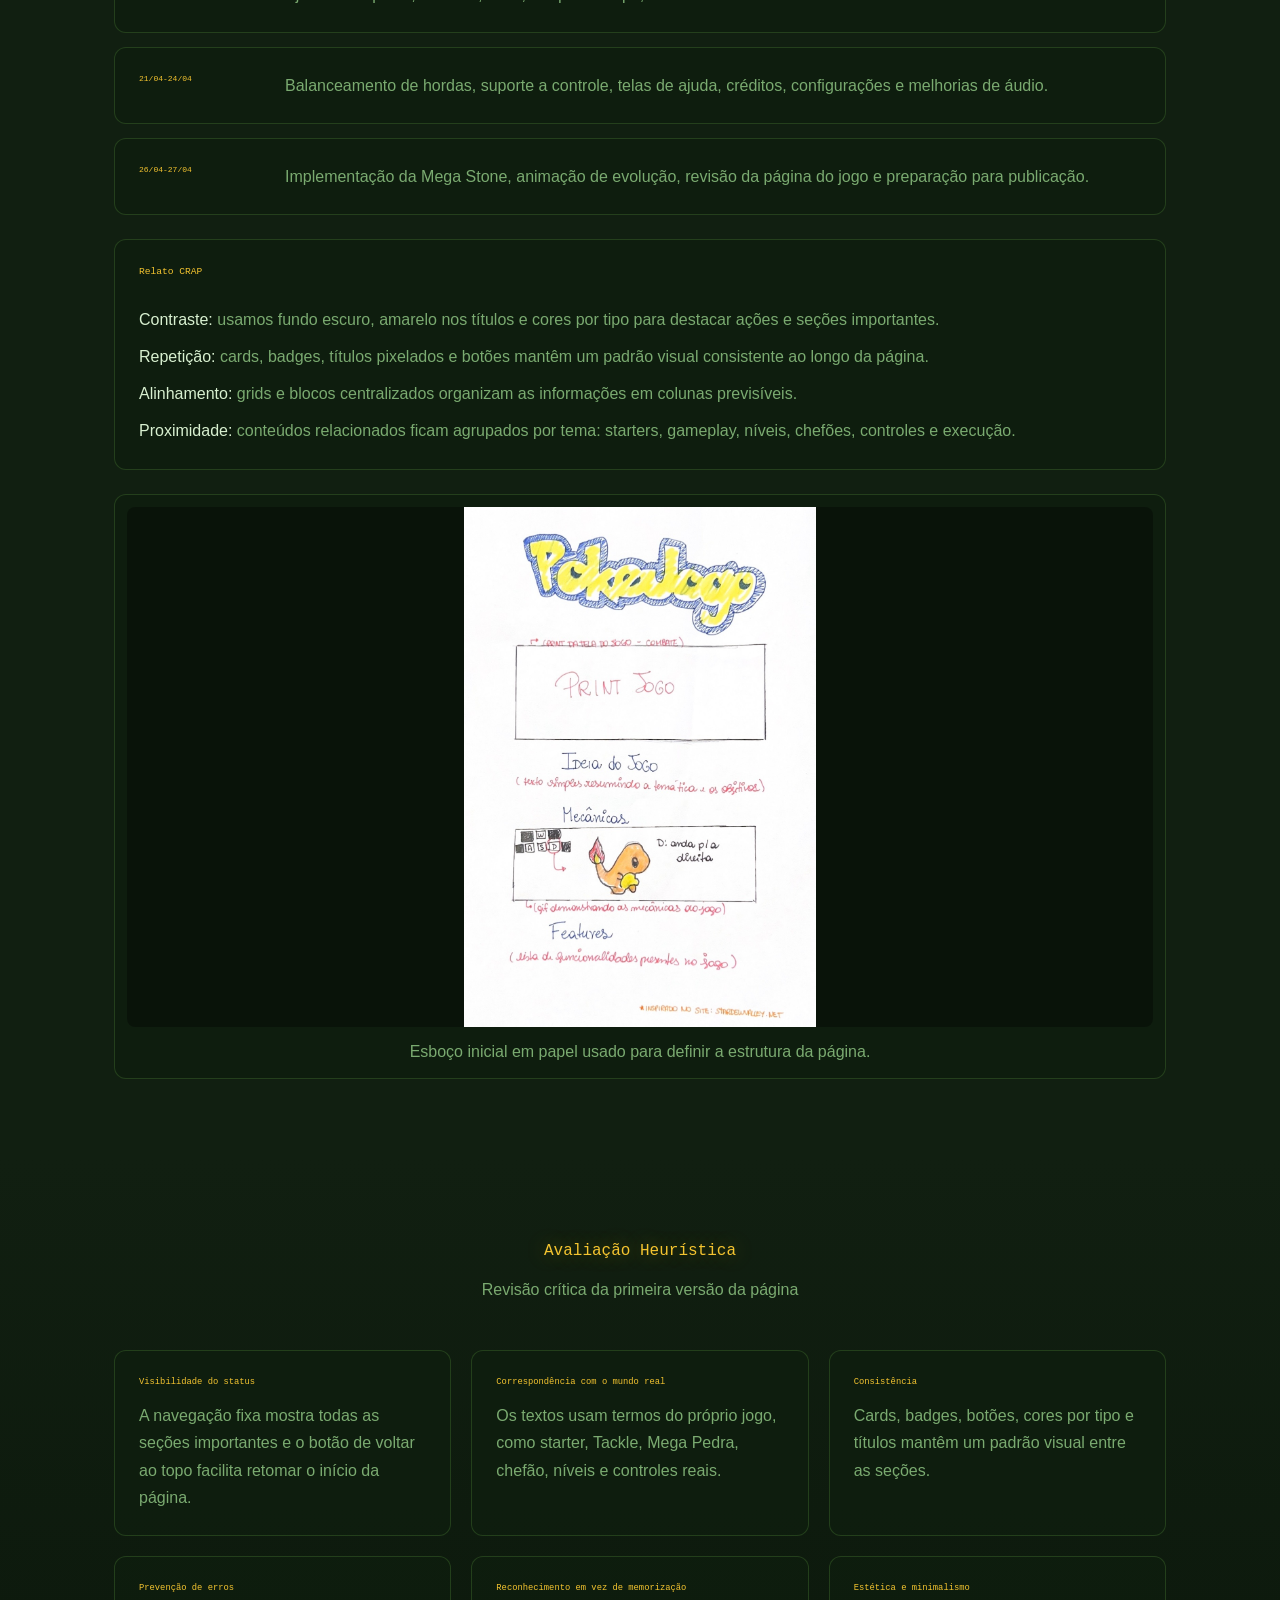
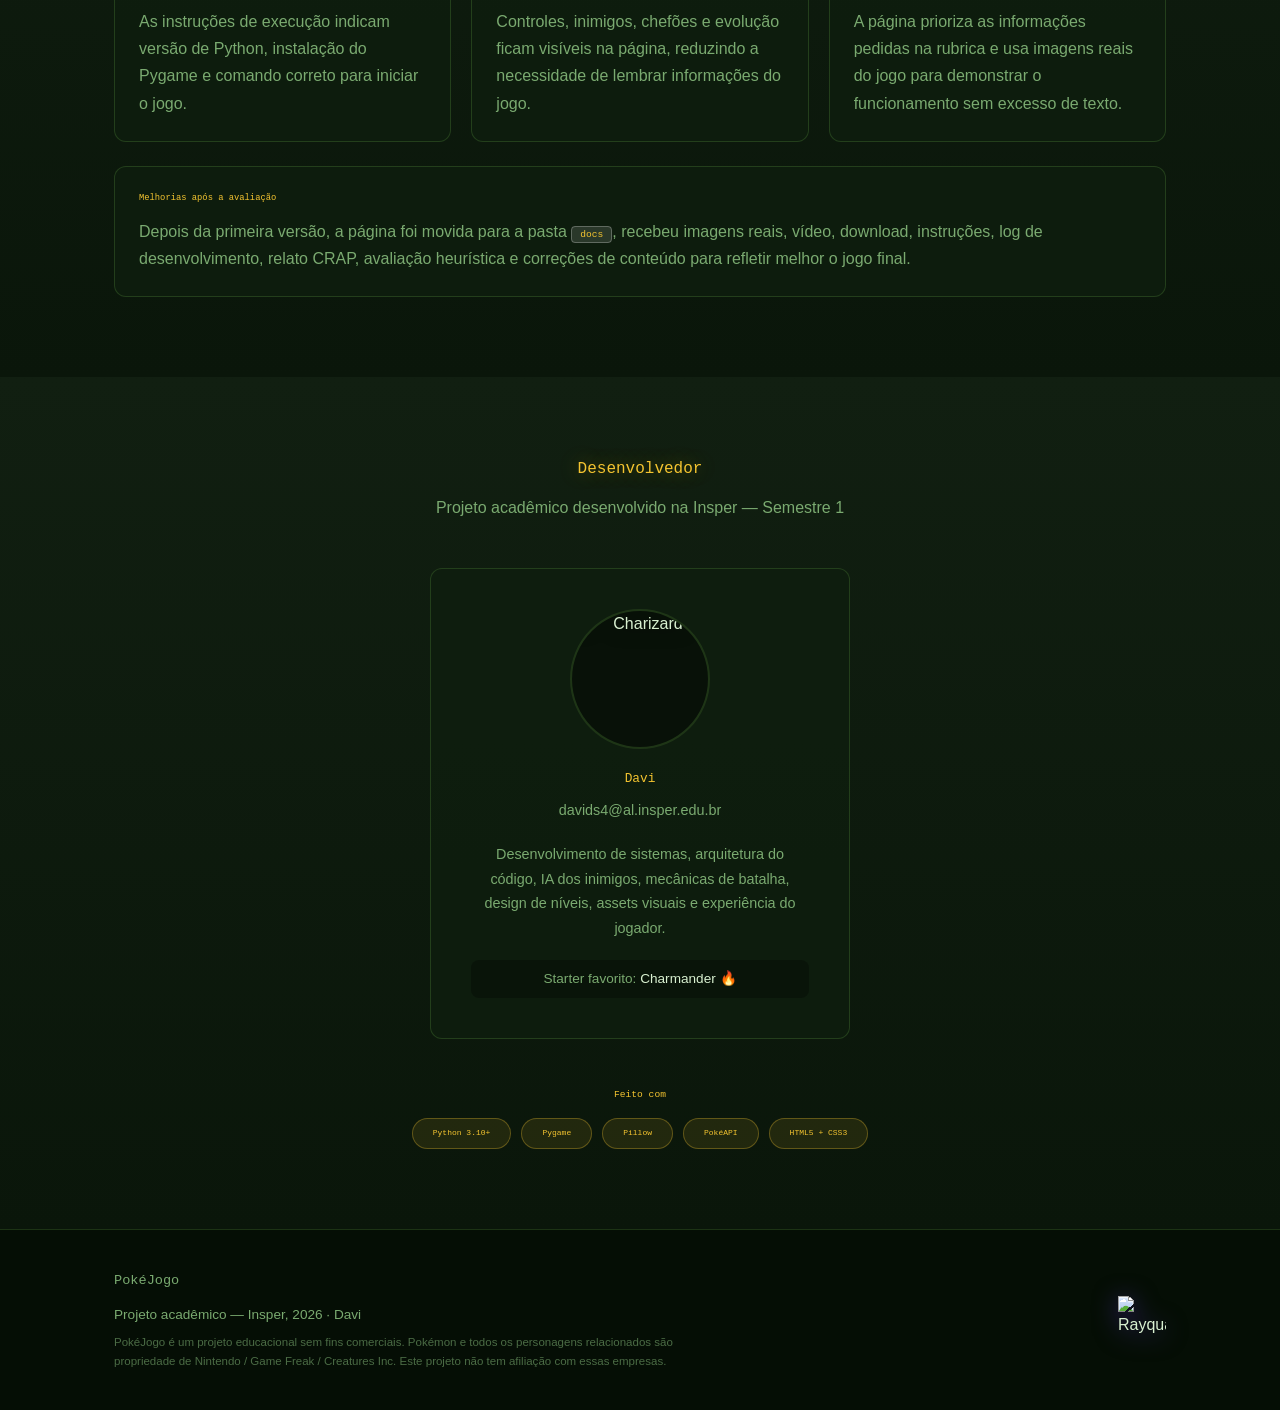
==== commit 9973d4dc: "Deixa video do site sem som" ====
--- a/docs/index.html
+++ b/docs/index.html
@@ -426,7 +426,7 @@
         </div>
       </div>
       <div class="video-frame">
-        <video controls poster="assets/images/screenshot-menu.png">
+        <video controls muted poster="assets/images/screenshot-menu.png">
           <source src="assets/videos/pokejogo-demo.mp4" type="video/mp4">
           Seu navegador não suporta vídeo HTML5.
         </video>
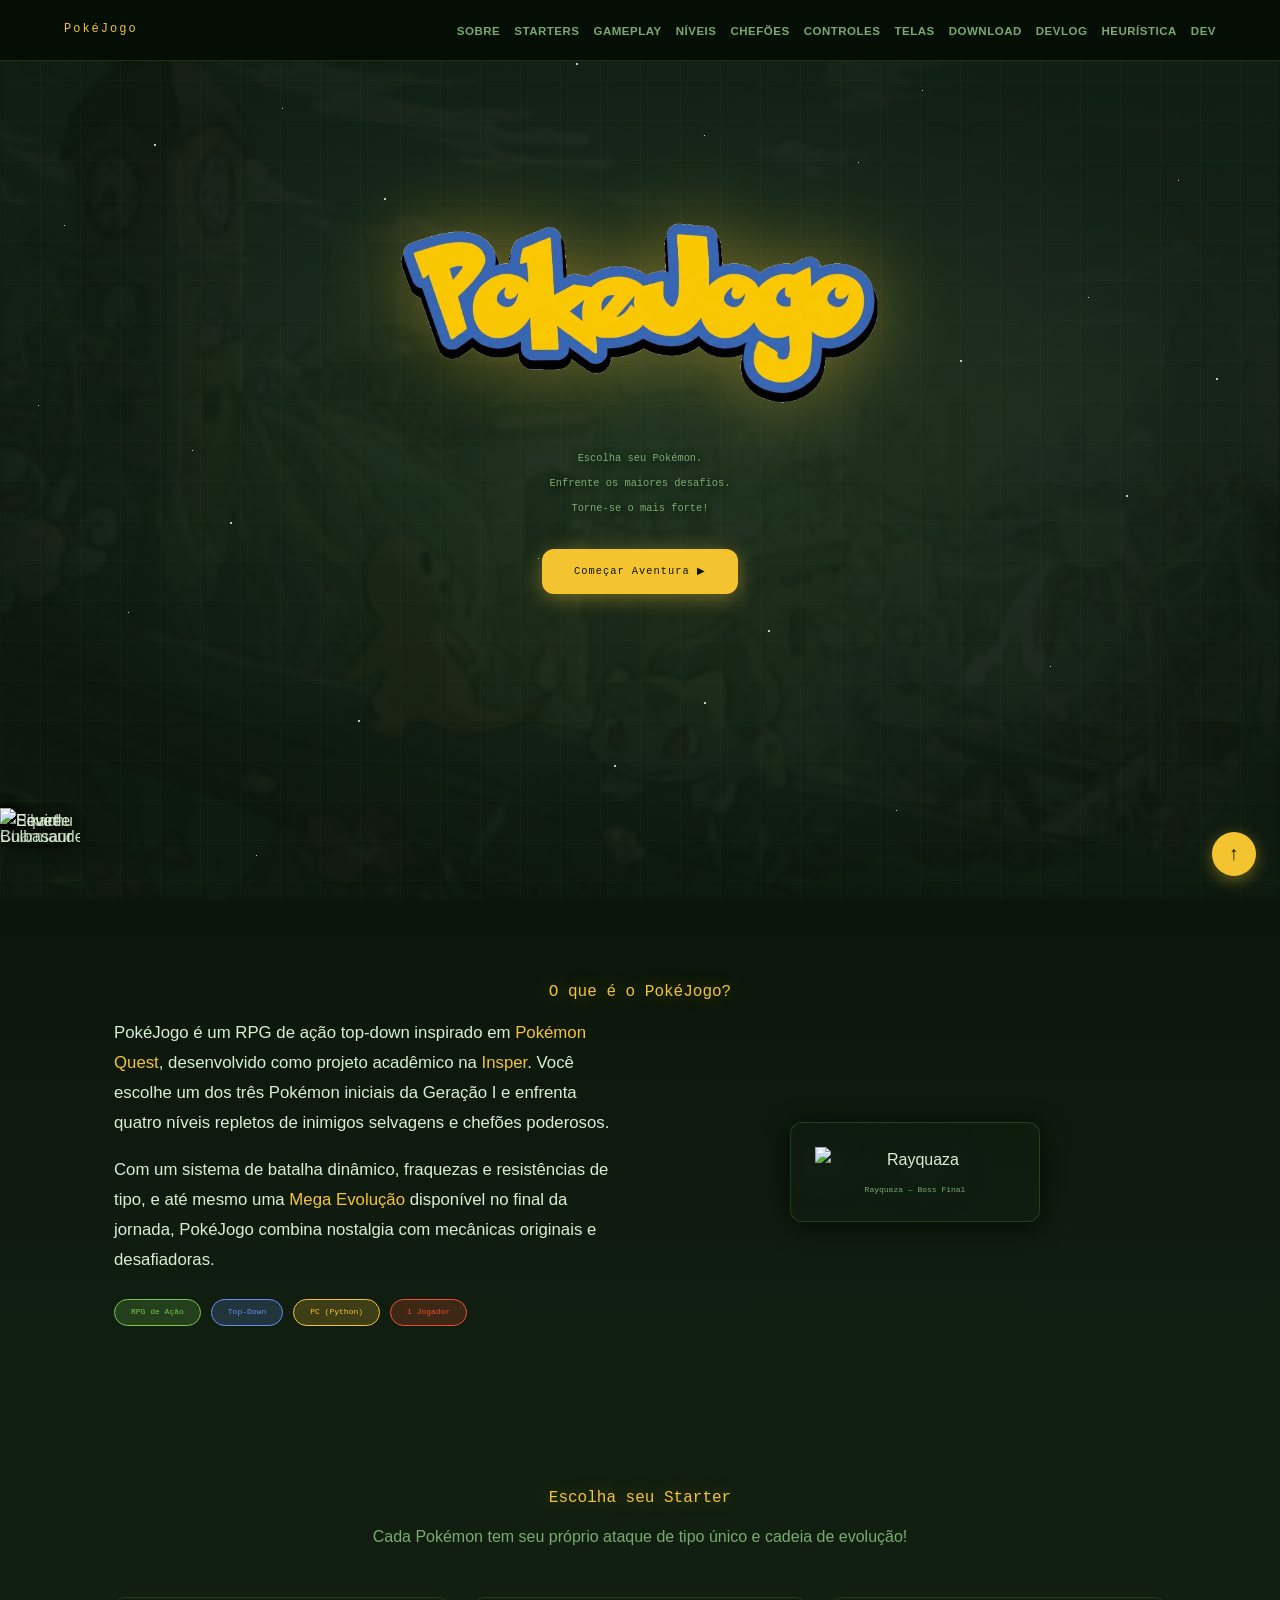
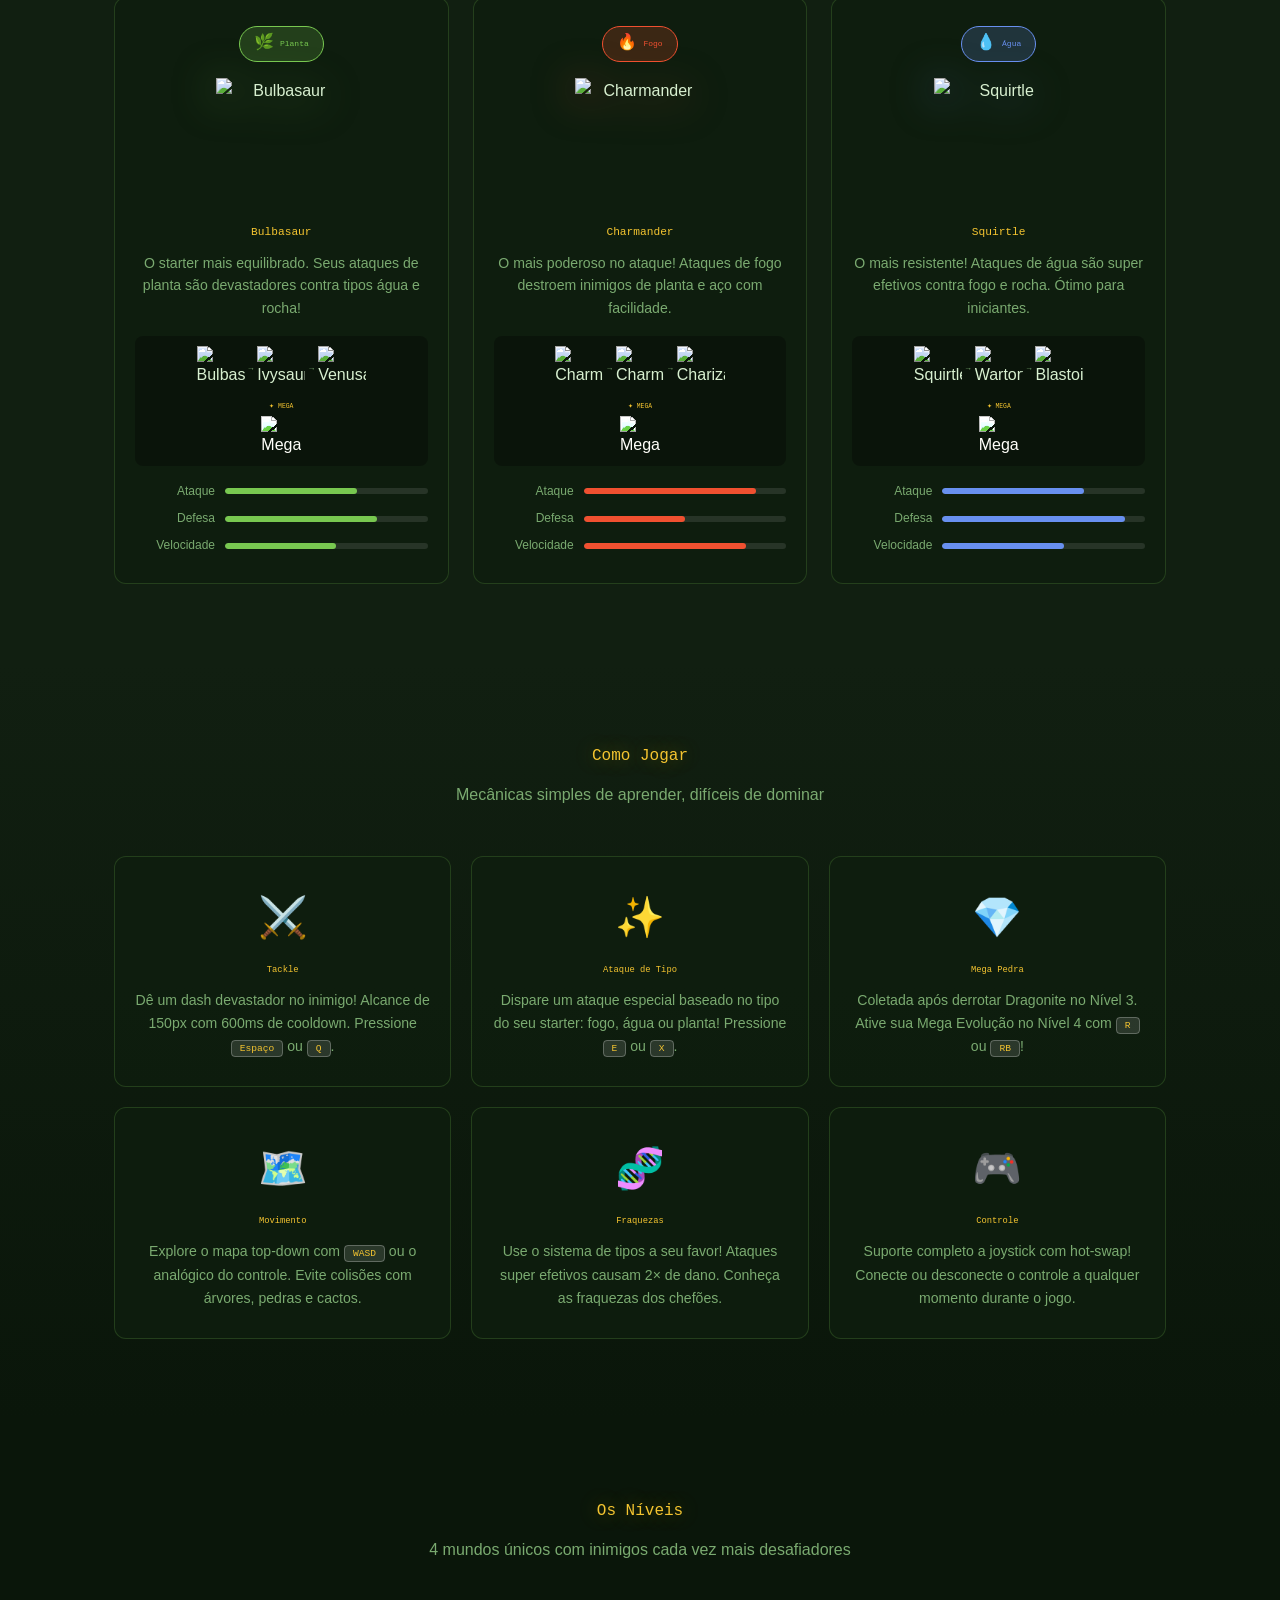
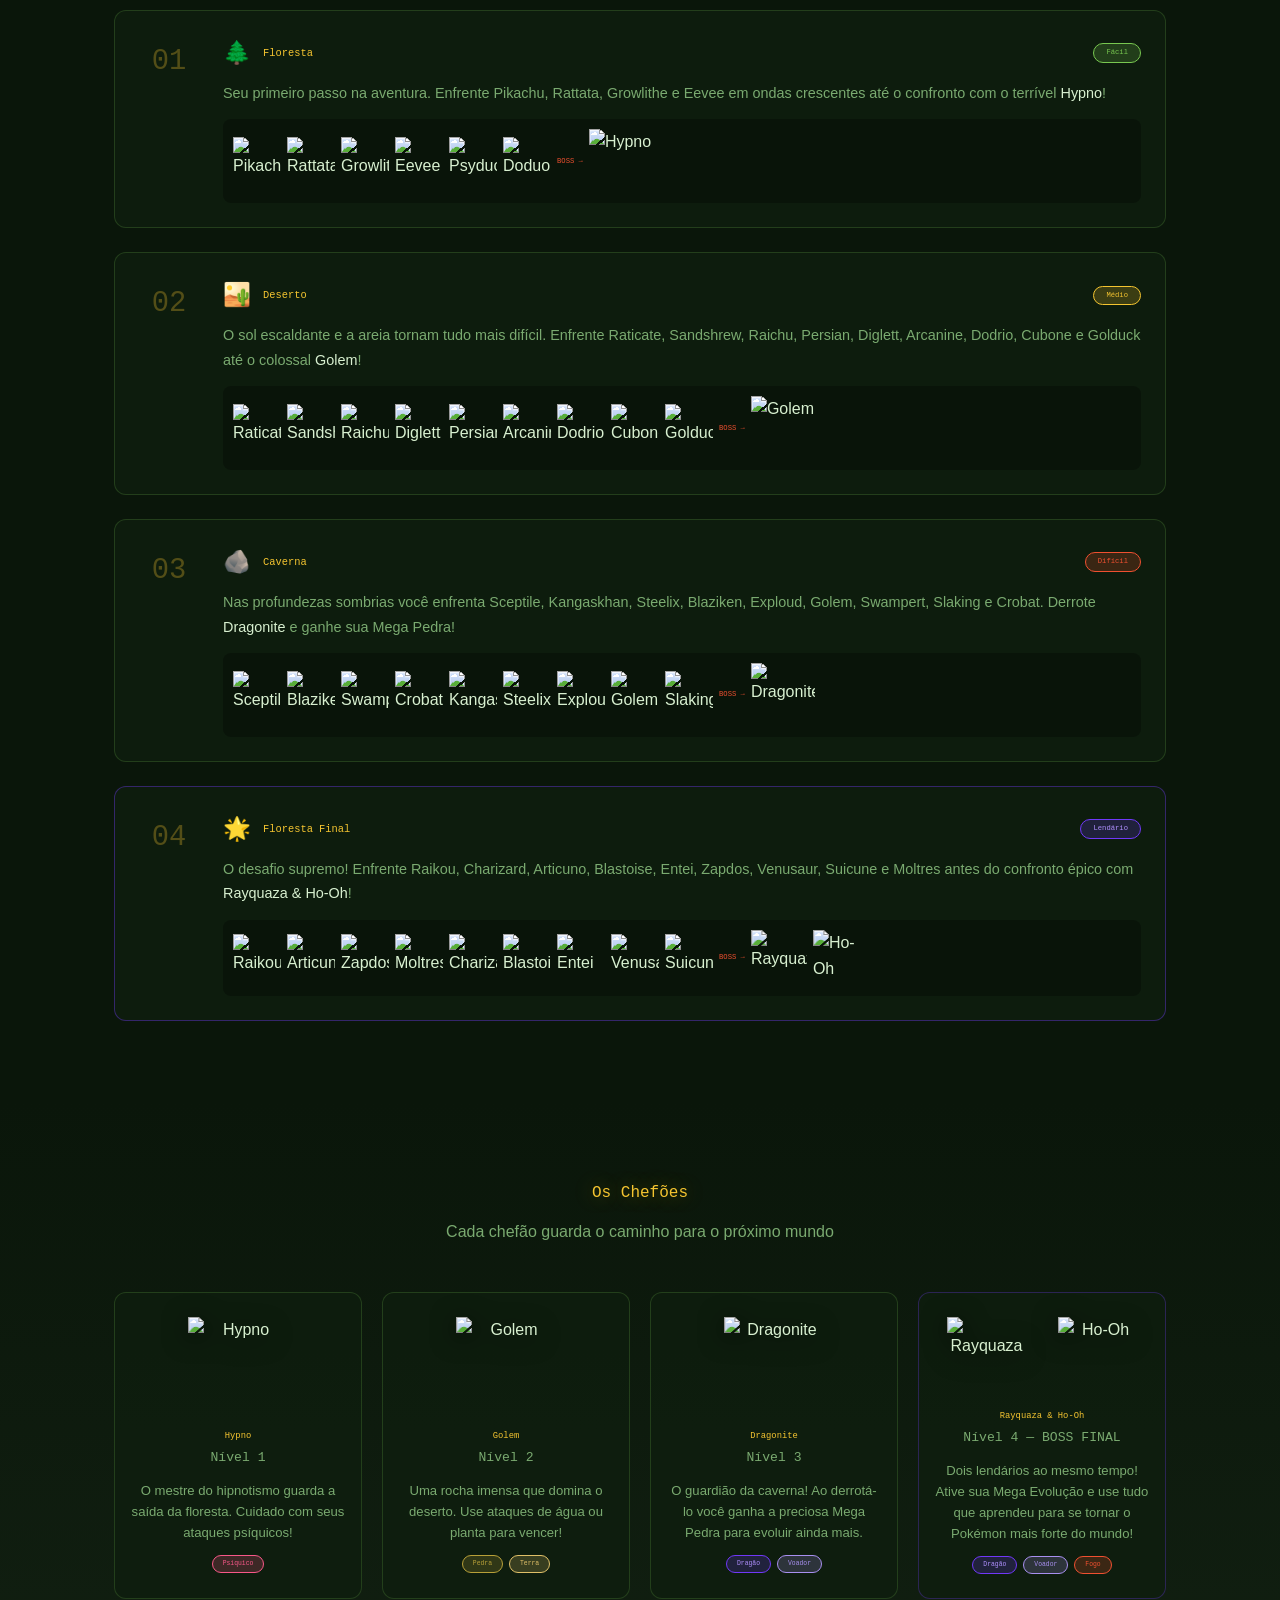
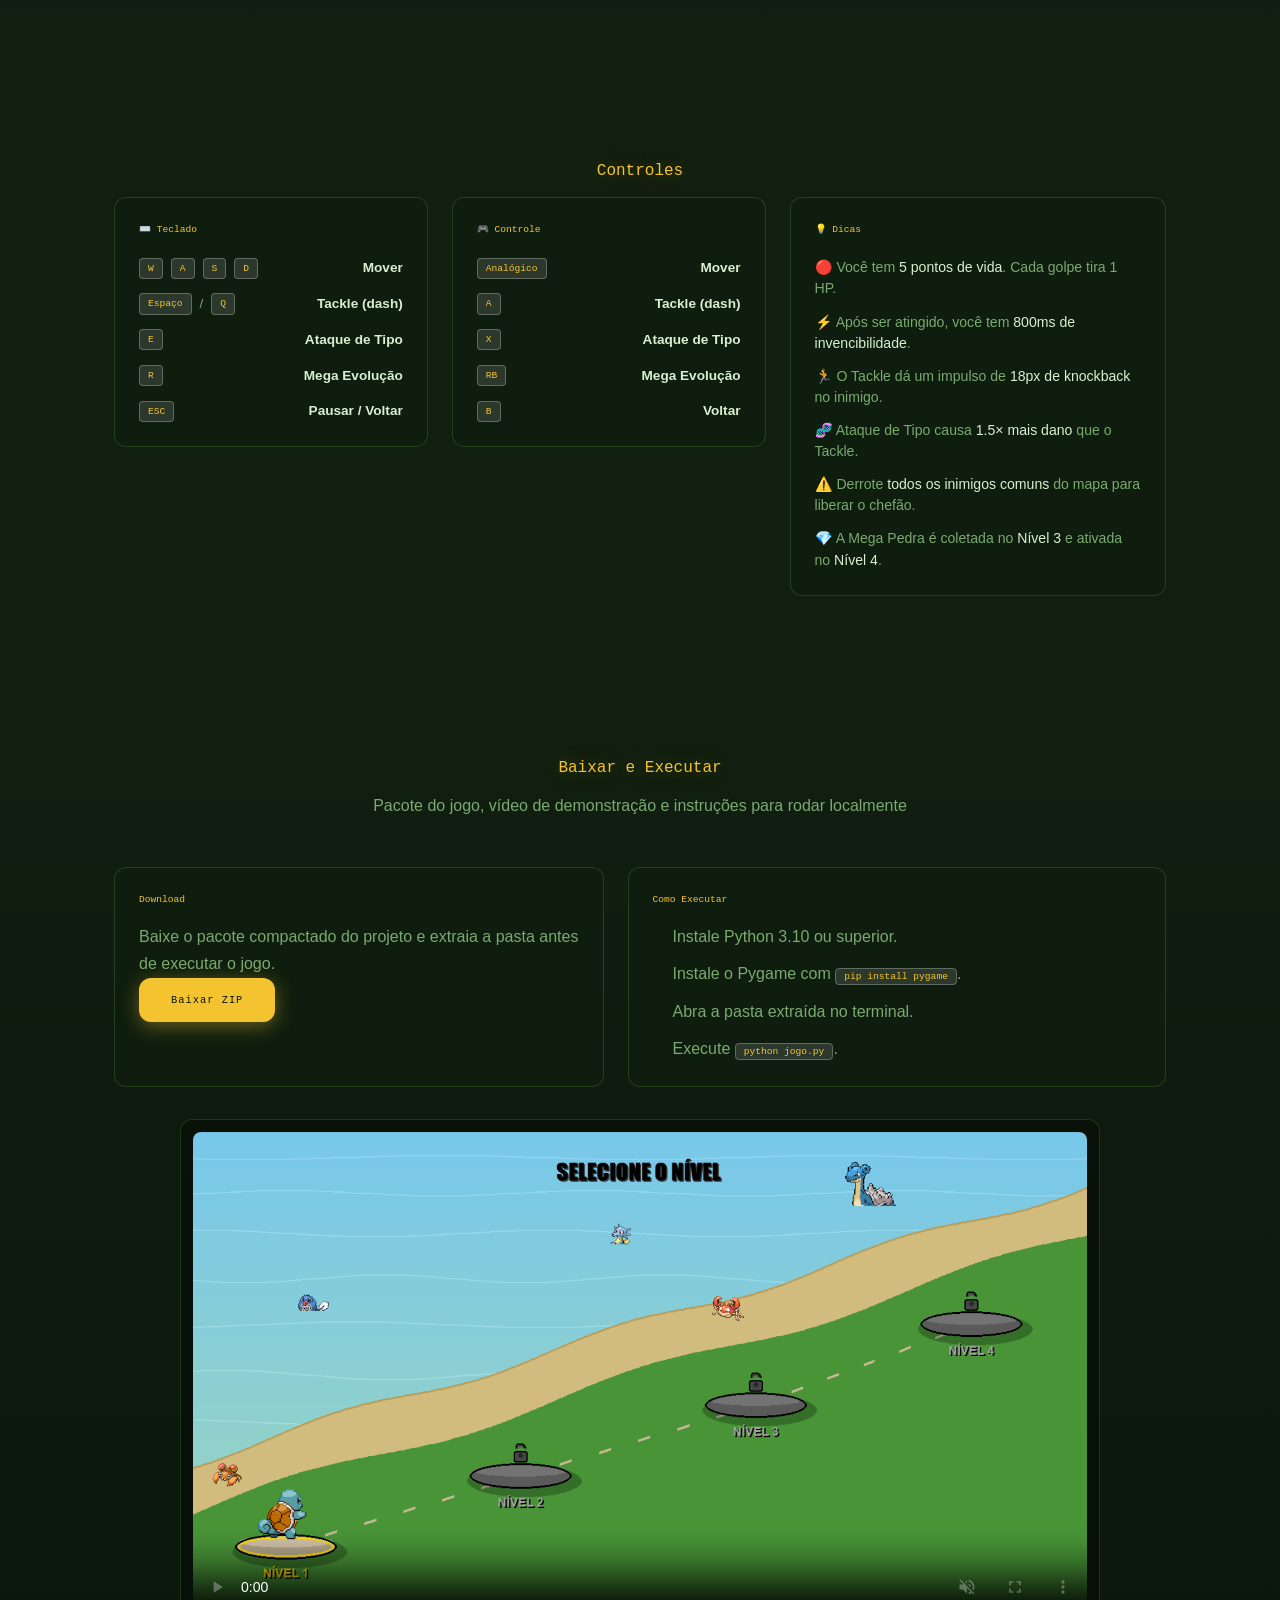
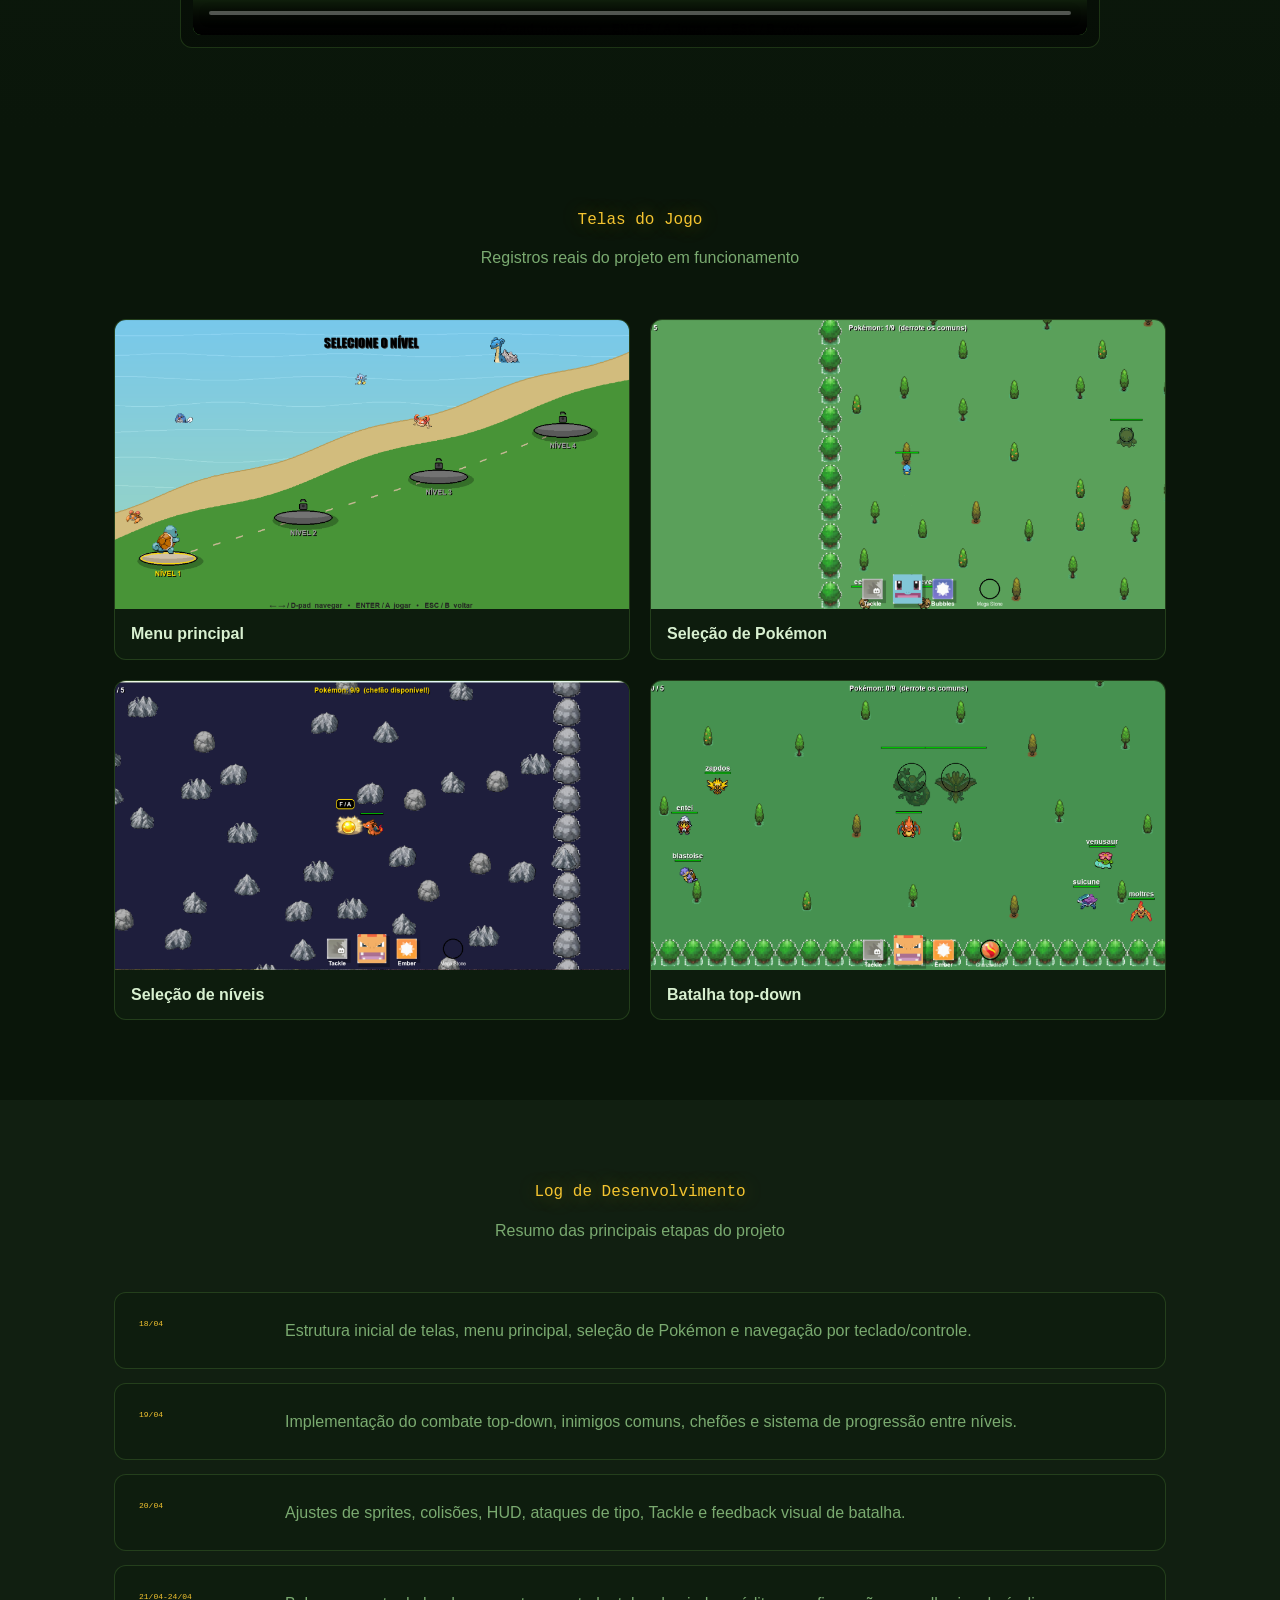
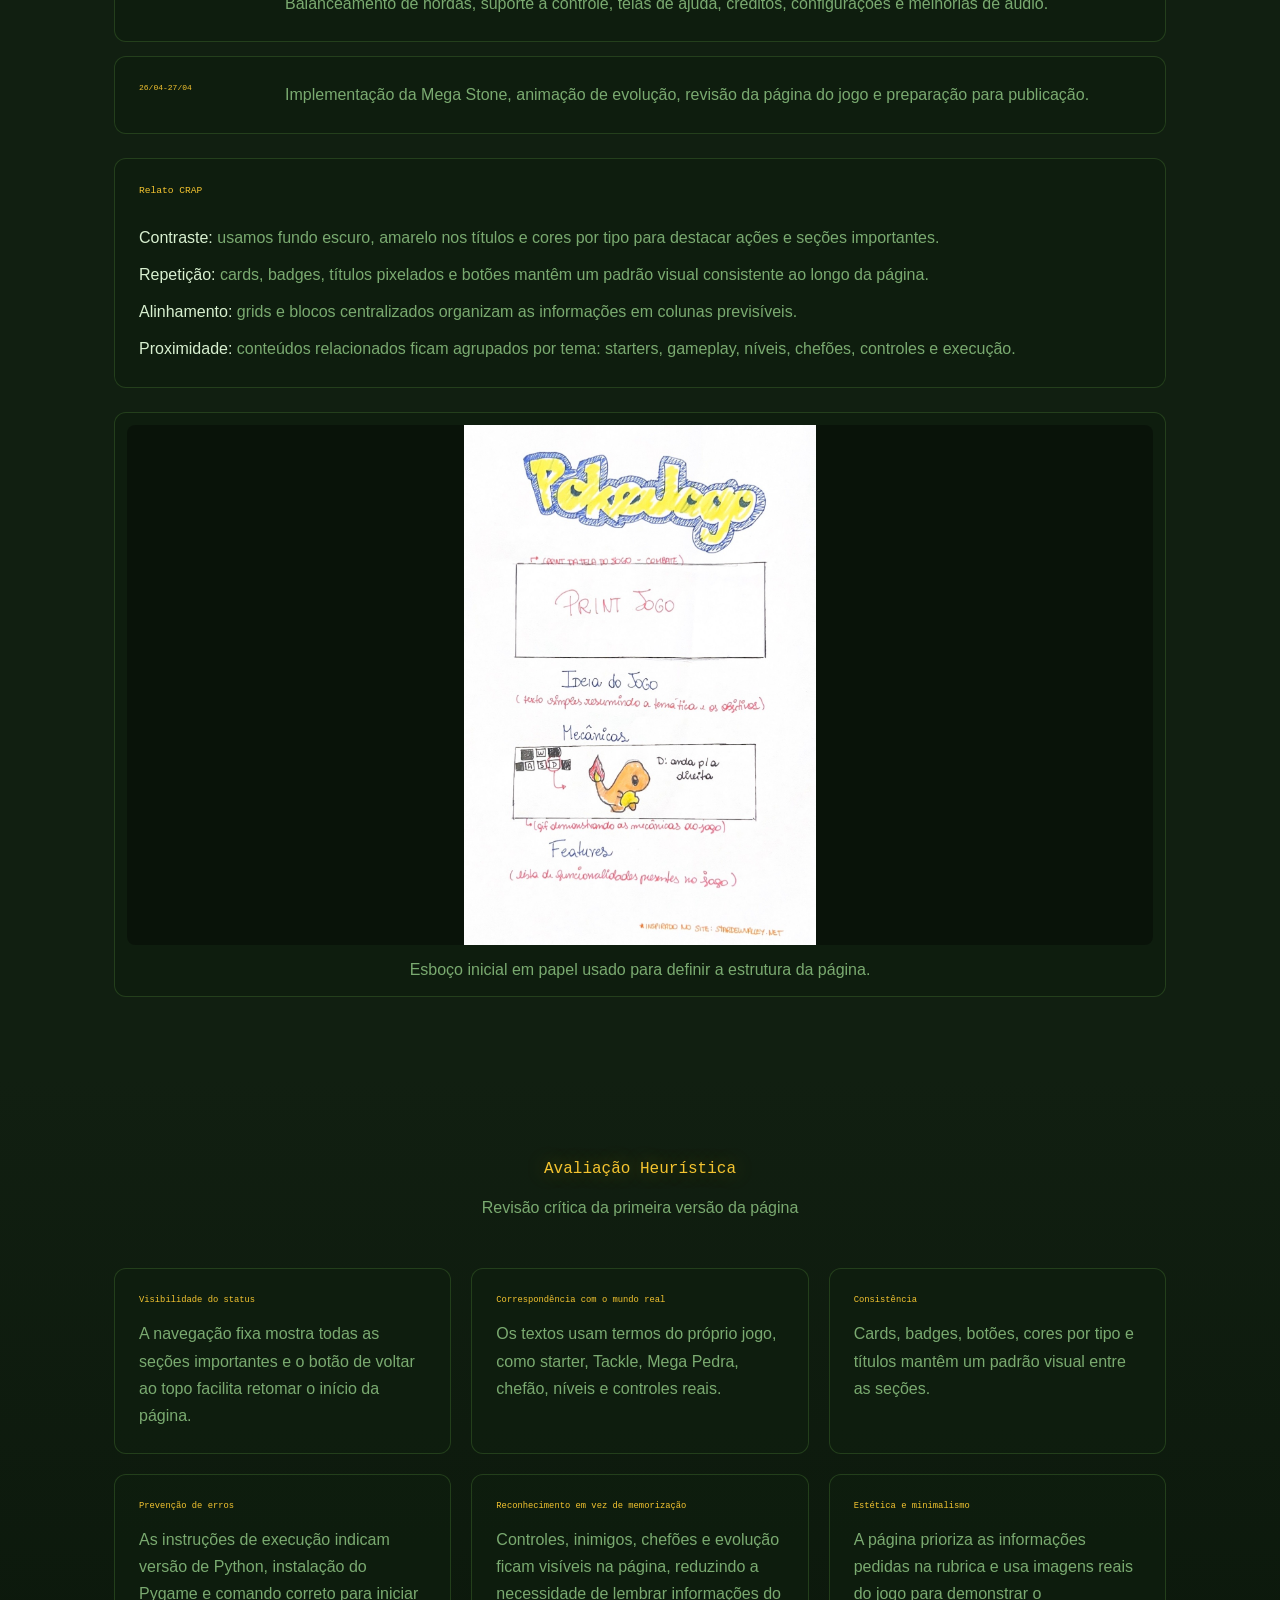
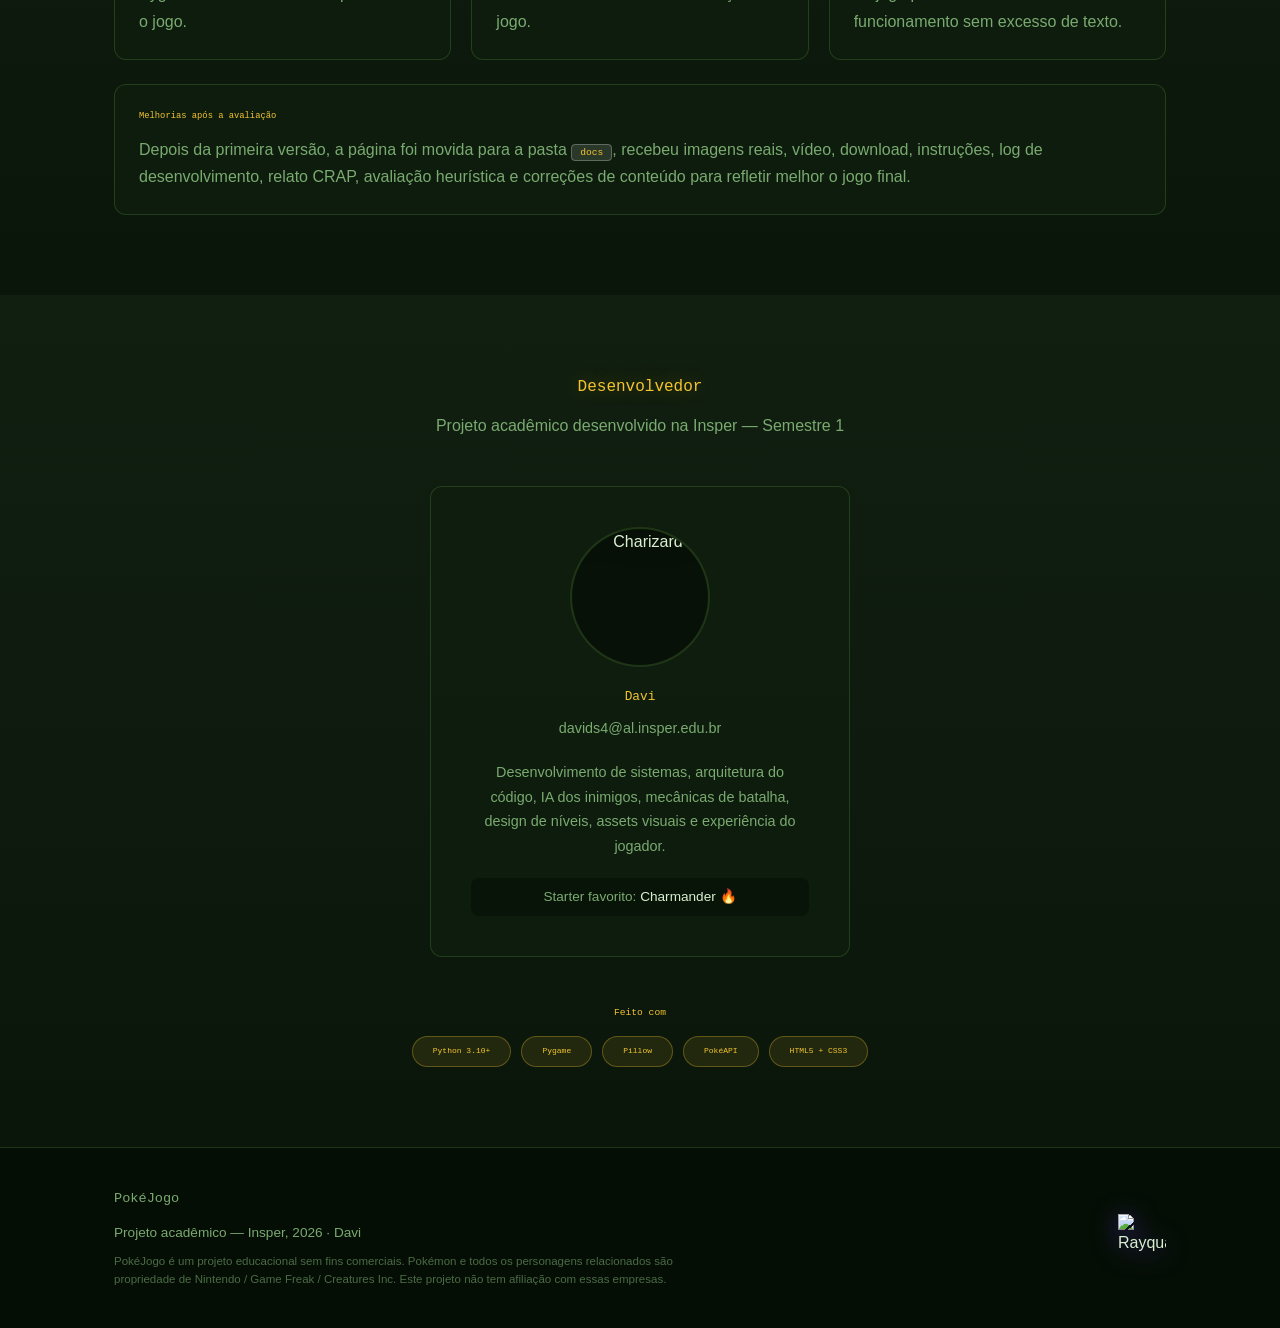
==== commit 406f9bfe: "Atualiza site com hordas completas" ====
--- a/docs/index.html
+++ b/docs/index.html
@@ -248,6 +248,8 @@
               <img src="https://raw.githubusercontent.com/PokeAPI/sprites/master/sprites/pokemon/versions/generation-v/black-white/animated/19.gif" title="Rattata" alt="Rattata">
               <img src="https://raw.githubusercontent.com/PokeAPI/sprites/master/sprites/pokemon/versions/generation-v/black-white/animated/58.gif" title="Growlithe" alt="Growlithe">
               <img src="https://raw.githubusercontent.com/PokeAPI/sprites/master/sprites/pokemon/versions/generation-v/black-white/animated/133.gif" title="Eevee" alt="Eevee">
+              <img src="https://raw.githubusercontent.com/PokeAPI/sprites/master/sprites/pokemon/versions/generation-v/black-white/animated/54.gif" title="Psyduck" alt="Psyduck">
+              <img src="https://raw.githubusercontent.com/PokeAPI/sprites/master/sprites/pokemon/versions/generation-v/black-white/animated/84.gif" title="Doduo" alt="Doduo">
               <span class="boss-label pixel">BOSS →</span>
               <img src="https://raw.githubusercontent.com/PokeAPI/sprites/master/sprites/pokemon/versions/generation-v/black-white/animated/97.gif" title="Hypno" alt="Hypno" class="boss-sprite">
             </div>
@@ -268,6 +270,11 @@
               <img src="https://raw.githubusercontent.com/PokeAPI/sprites/master/sprites/pokemon/versions/generation-v/black-white/animated/27.gif" title="Sandshrew" alt="Sandshrew">
               <img src="https://raw.githubusercontent.com/PokeAPI/sprites/master/sprites/pokemon/versions/generation-v/black-white/animated/26.gif" title="Raichu" alt="Raichu">
               <img src="https://raw.githubusercontent.com/PokeAPI/sprites/master/sprites/pokemon/versions/generation-v/black-white/animated/50.gif" title="Diglett" alt="Diglett">
+              <img src="https://raw.githubusercontent.com/PokeAPI/sprites/master/sprites/pokemon/versions/generation-v/black-white/animated/53.gif" title="Persian" alt="Persian">
+              <img src="https://raw.githubusercontent.com/PokeAPI/sprites/master/sprites/pokemon/versions/generation-v/black-white/animated/59.gif" title="Arcanine" alt="Arcanine">
+              <img src="https://raw.githubusercontent.com/PokeAPI/sprites/master/sprites/pokemon/versions/generation-v/black-white/animated/85.gif" title="Dodrio" alt="Dodrio">
+              <img src="https://raw.githubusercontent.com/PokeAPI/sprites/master/sprites/pokemon/versions/generation-v/black-white/animated/104.gif" title="Cubone" alt="Cubone">
+              <img src="https://raw.githubusercontent.com/PokeAPI/sprites/master/sprites/pokemon/versions/generation-v/black-white/animated/55.gif" title="Golduck" alt="Golduck">
               <span class="boss-label pixel">BOSS →</span>
               <img src="https://raw.githubusercontent.com/PokeAPI/sprites/master/sprites/pokemon/versions/generation-v/black-white/animated/76.gif" title="Golem" alt="Golem" class="boss-sprite">
             </div>
@@ -288,6 +295,11 @@
               <img src="https://raw.githubusercontent.com/PokeAPI/sprites/master/sprites/pokemon/versions/generation-v/black-white/animated/257.gif" title="Blaziken" alt="Blaziken">
               <img src="https://raw.githubusercontent.com/PokeAPI/sprites/master/sprites/pokemon/versions/generation-v/black-white/animated/260.gif" title="Swampert" alt="Swampert">
               <img src="https://raw.githubusercontent.com/PokeAPI/sprites/master/sprites/pokemon/versions/generation-v/black-white/animated/169.gif" title="Crobat" alt="Crobat">
+              <img src="https://raw.githubusercontent.com/PokeAPI/sprites/master/sprites/pokemon/versions/generation-v/black-white/animated/115.gif" title="Kangaskhan" alt="Kangaskhan">
+              <img src="https://raw.githubusercontent.com/PokeAPI/sprites/master/sprites/pokemon/versions/generation-v/black-white/animated/208.gif" title="Steelix" alt="Steelix">
+              <img src="https://raw.githubusercontent.com/PokeAPI/sprites/master/sprites/pokemon/versions/generation-v/black-white/animated/295.gif" title="Exploud" alt="Exploud">
+              <img src="https://raw.githubusercontent.com/PokeAPI/sprites/master/sprites/pokemon/versions/generation-v/black-white/animated/76.gif" title="Golem" alt="Golem">
+              <img src="https://raw.githubusercontent.com/PokeAPI/sprites/master/sprites/pokemon/versions/generation-v/black-white/animated/289.gif" title="Slaking" alt="Slaking">
               <span class="boss-label pixel">BOSS →</span>
               <img src="https://raw.githubusercontent.com/PokeAPI/sprites/master/sprites/pokemon/versions/generation-v/black-white/animated/149.gif" title="Dragonite" alt="Dragonite" class="boss-sprite">
             </div>
@@ -308,6 +320,11 @@
               <img src="https://raw.githubusercontent.com/PokeAPI/sprites/master/sprites/pokemon/versions/generation-v/black-white/animated/144.gif" title="Articuno" alt="Articuno">
               <img src="https://raw.githubusercontent.com/PokeAPI/sprites/master/sprites/pokemon/versions/generation-v/black-white/animated/145.gif" title="Zapdos" alt="Zapdos">
               <img src="https://raw.githubusercontent.com/PokeAPI/sprites/master/sprites/pokemon/versions/generation-v/black-white/animated/146.gif" title="Moltres" alt="Moltres">
+              <img src="https://raw.githubusercontent.com/PokeAPI/sprites/master/sprites/pokemon/versions/generation-v/black-white/animated/6.gif" title="Charizard" alt="Charizard">
+              <img src="https://raw.githubusercontent.com/PokeAPI/sprites/master/sprites/pokemon/versions/generation-v/black-white/animated/9.gif" title="Blastoise" alt="Blastoise">
+              <img src="https://raw.githubusercontent.com/PokeAPI/sprites/master/sprites/pokemon/versions/generation-v/black-white/animated/244.gif" title="Entei" alt="Entei">
+              <img src="https://raw.githubusercontent.com/PokeAPI/sprites/master/sprites/pokemon/versions/generation-v/black-white/animated/3.gif" title="Venusaur" alt="Venusaur">
+              <img src="https://raw.githubusercontent.com/PokeAPI/sprites/master/sprites/pokemon/versions/generation-v/black-white/animated/245.gif" title="Suicune" alt="Suicune">
               <span class="boss-label pixel">BOSS →</span>
               <img src="https://raw.githubusercontent.com/PokeAPI/sprites/master/sprites/pokemon/other/official-artwork/384.png" title="Rayquaza" alt="Rayquaza" class="boss-sprite boss-art">
               <img src="https://raw.githubusercontent.com/PokeAPI/sprites/master/sprites/pokemon/other/official-artwork/250.png" title="Ho-Oh" alt="Ho-Oh" class="boss-sprite boss-art">
--- a/docs/style.css
+++ b/docs/style.css
@@ -645,12 +645,16 @@
   border: 1px solid var(--border);
   border-radius: var(--radius);
   padding: 12px;
+  max-width: 920px;
+  margin: 0 auto;
 }
 
 .video-frame video {
+  display: block;
   width: 100%;
   aspect-ratio: 16 / 9;
-  object-fit: contain;
+  object-fit: cover;
+  object-position: center center;
   background: #000;
   border-radius: 8px;
 }
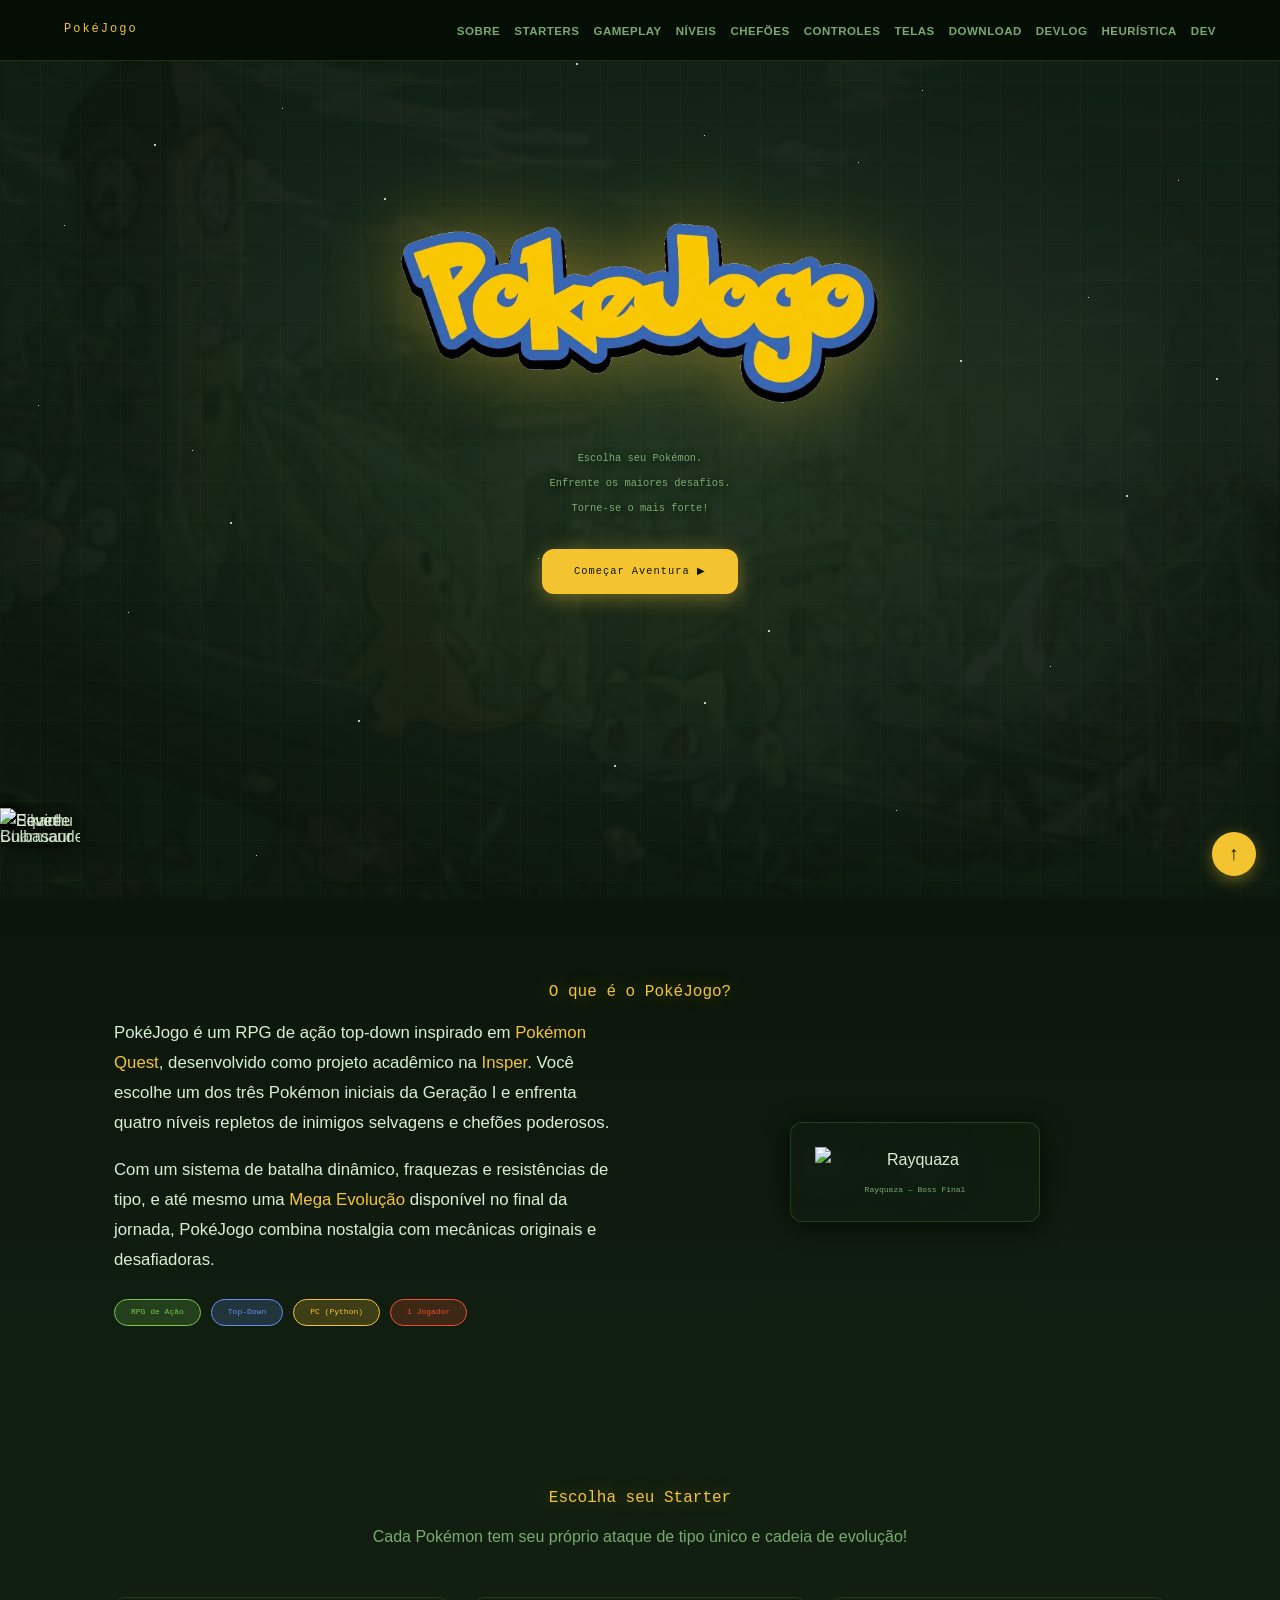
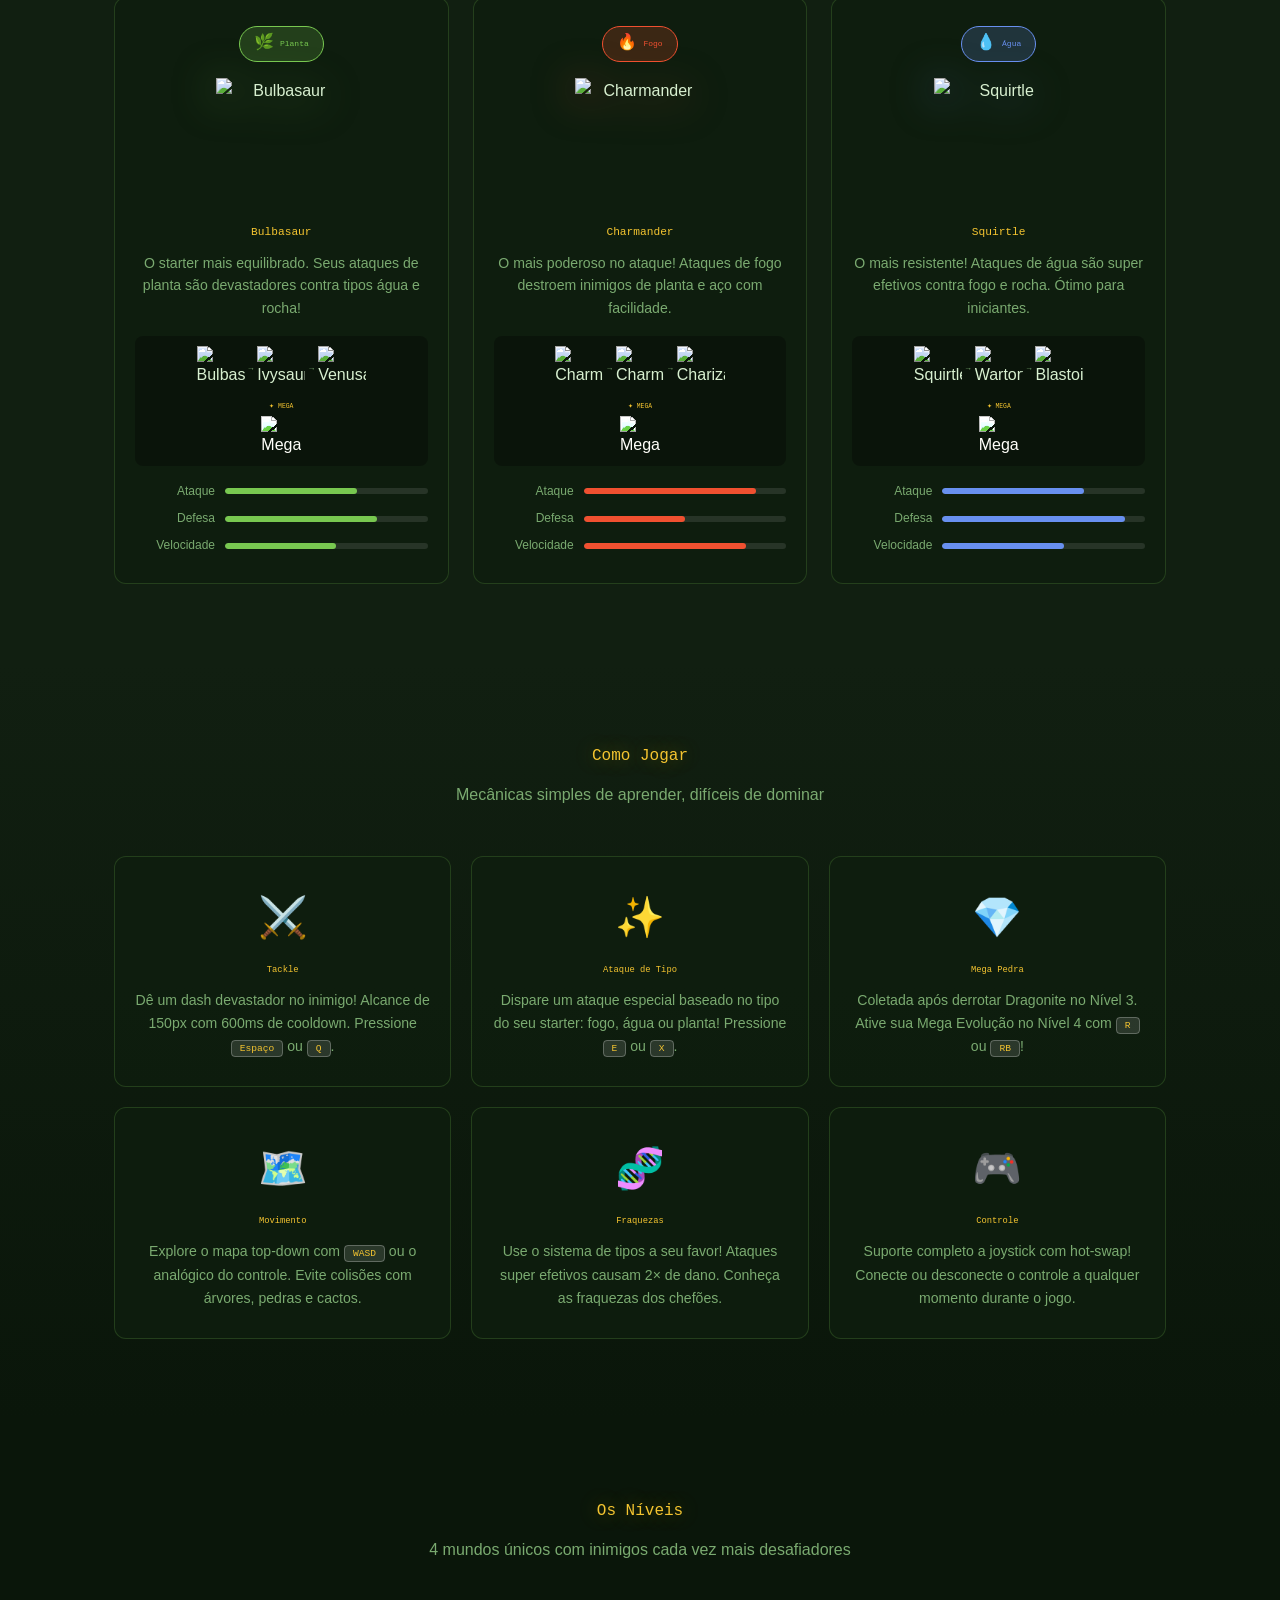
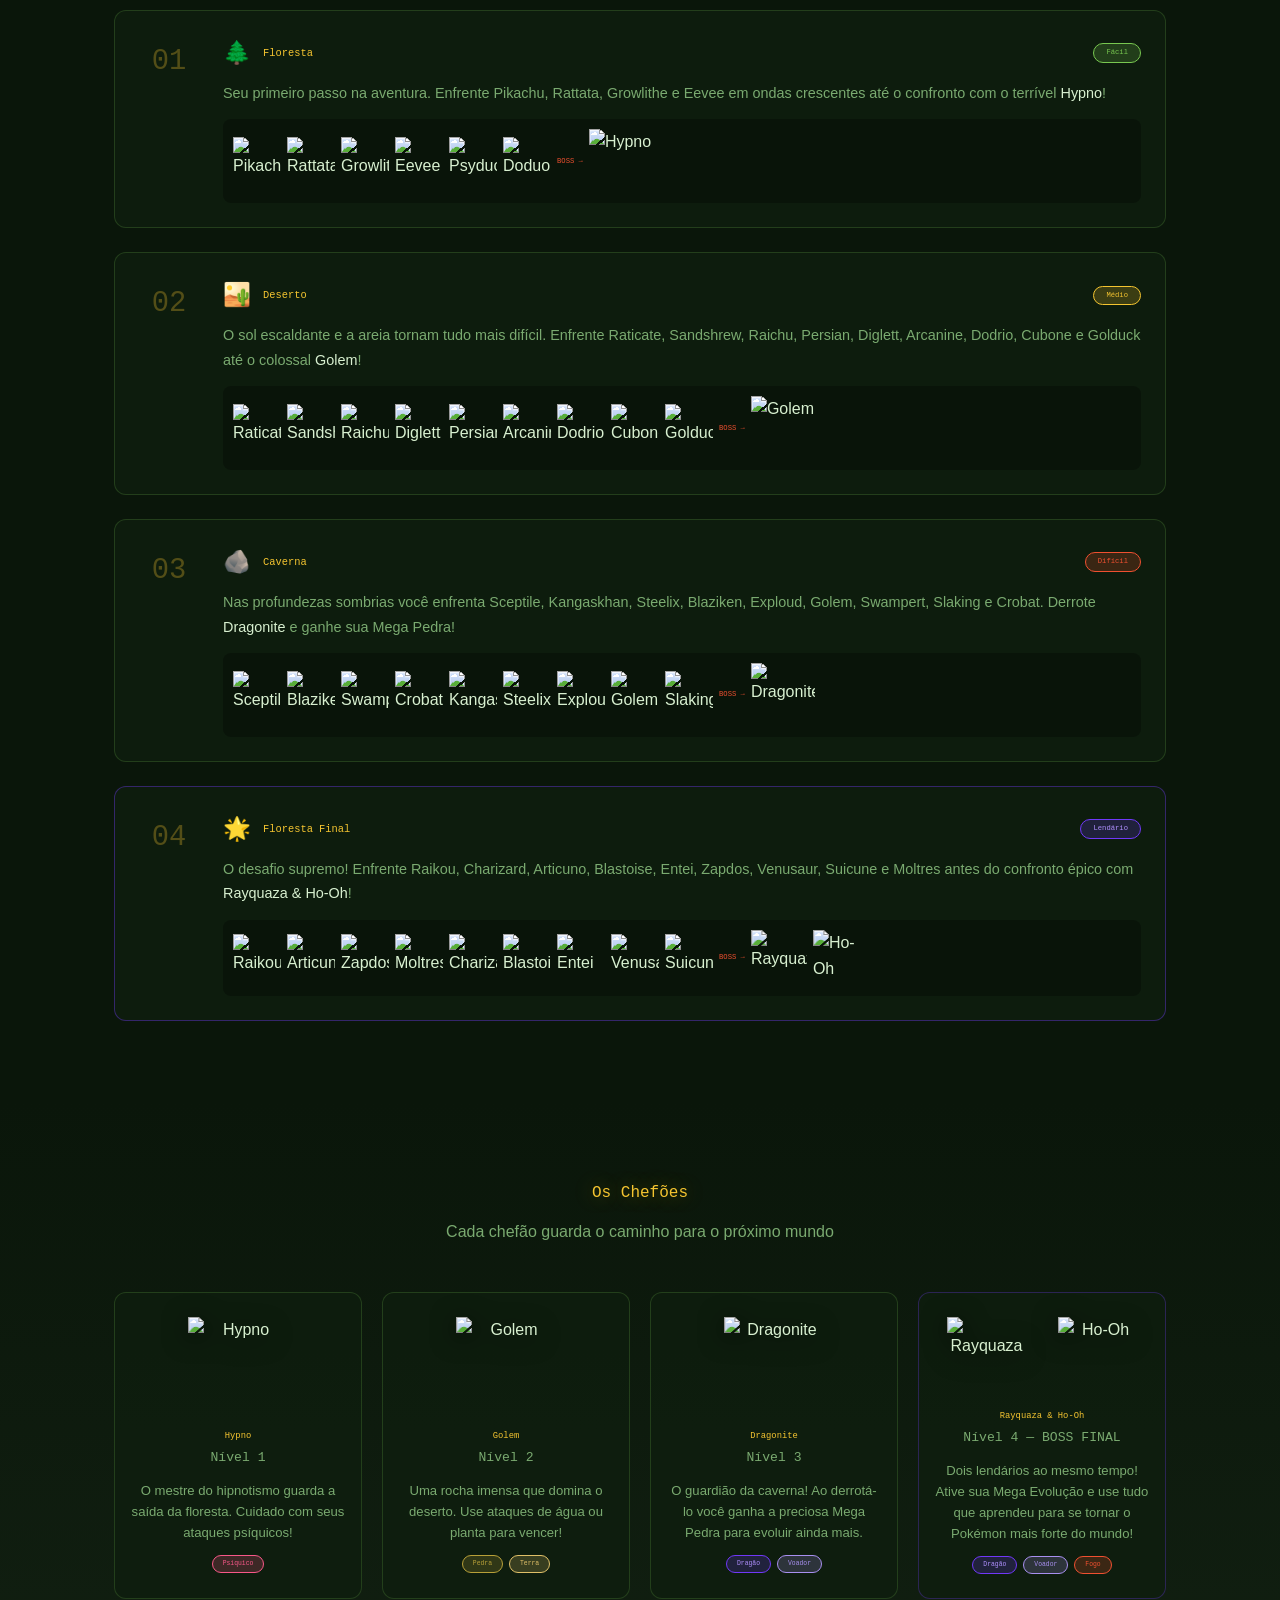
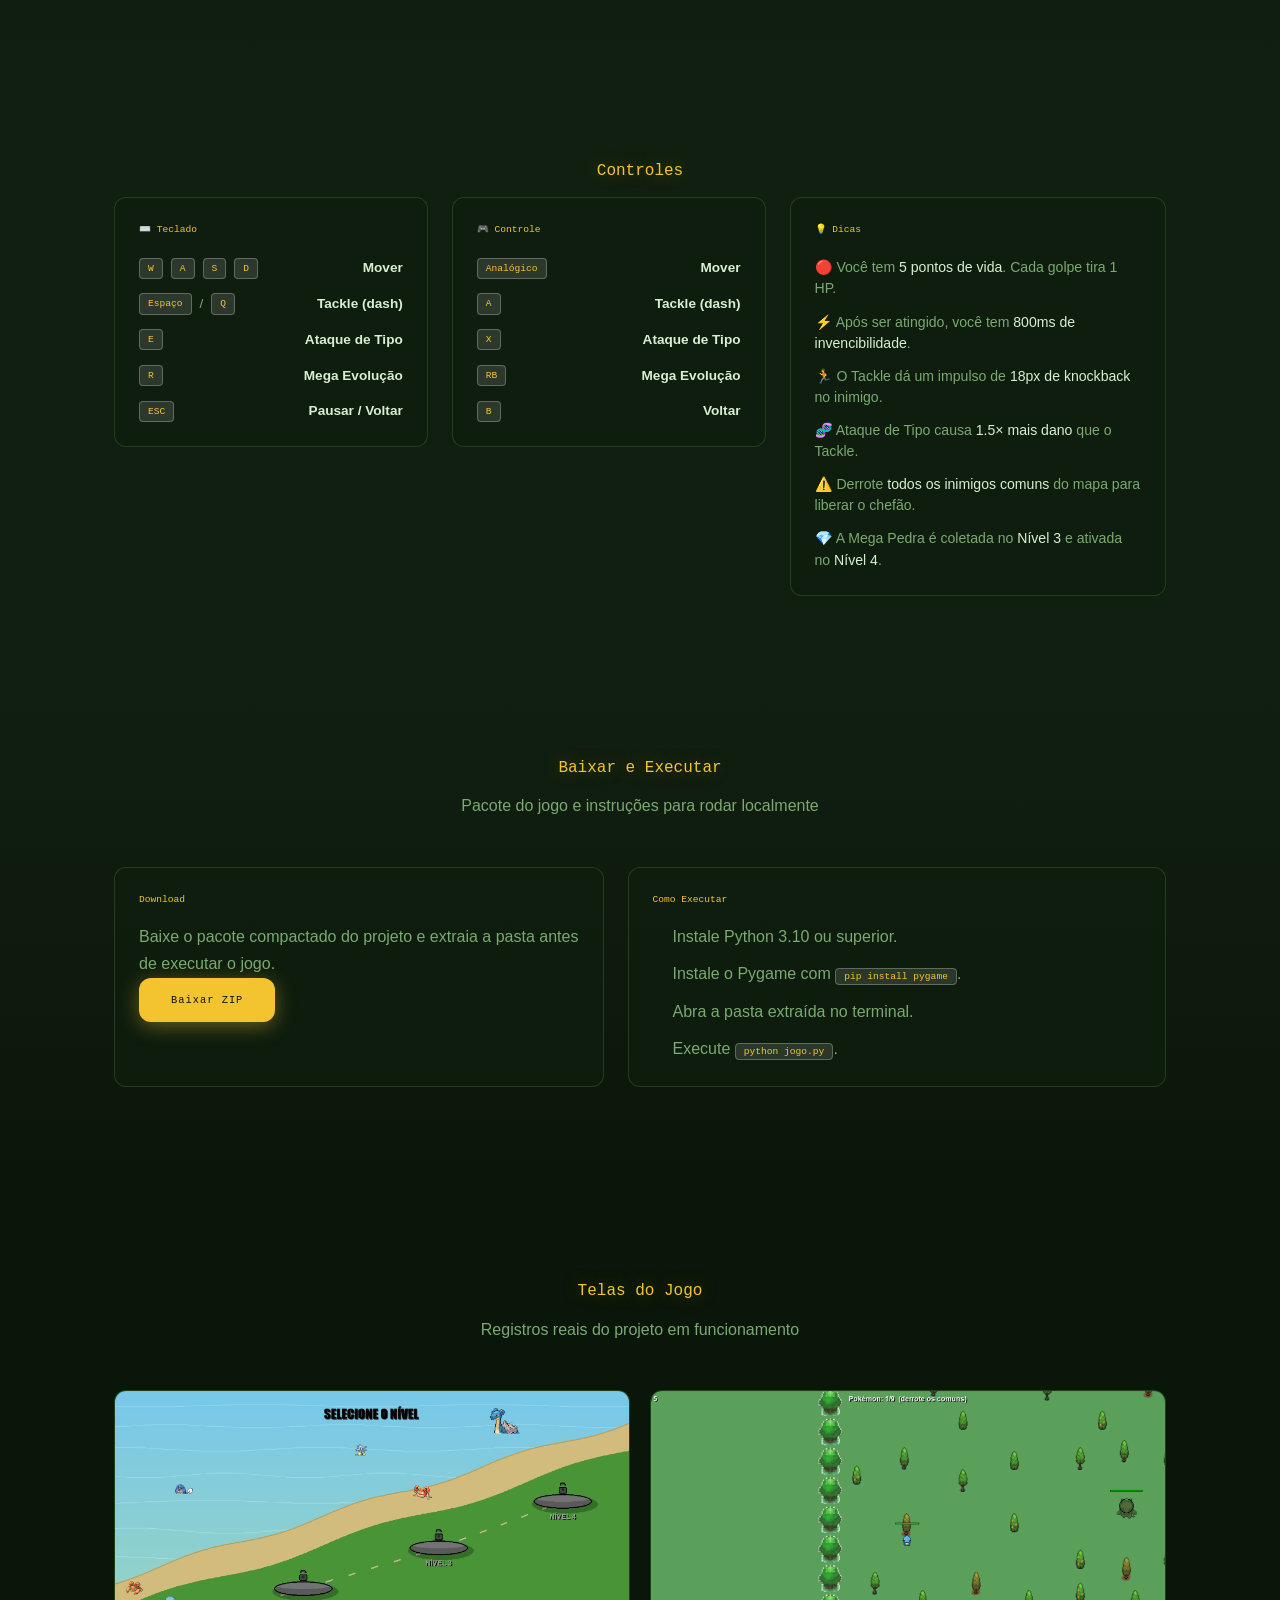
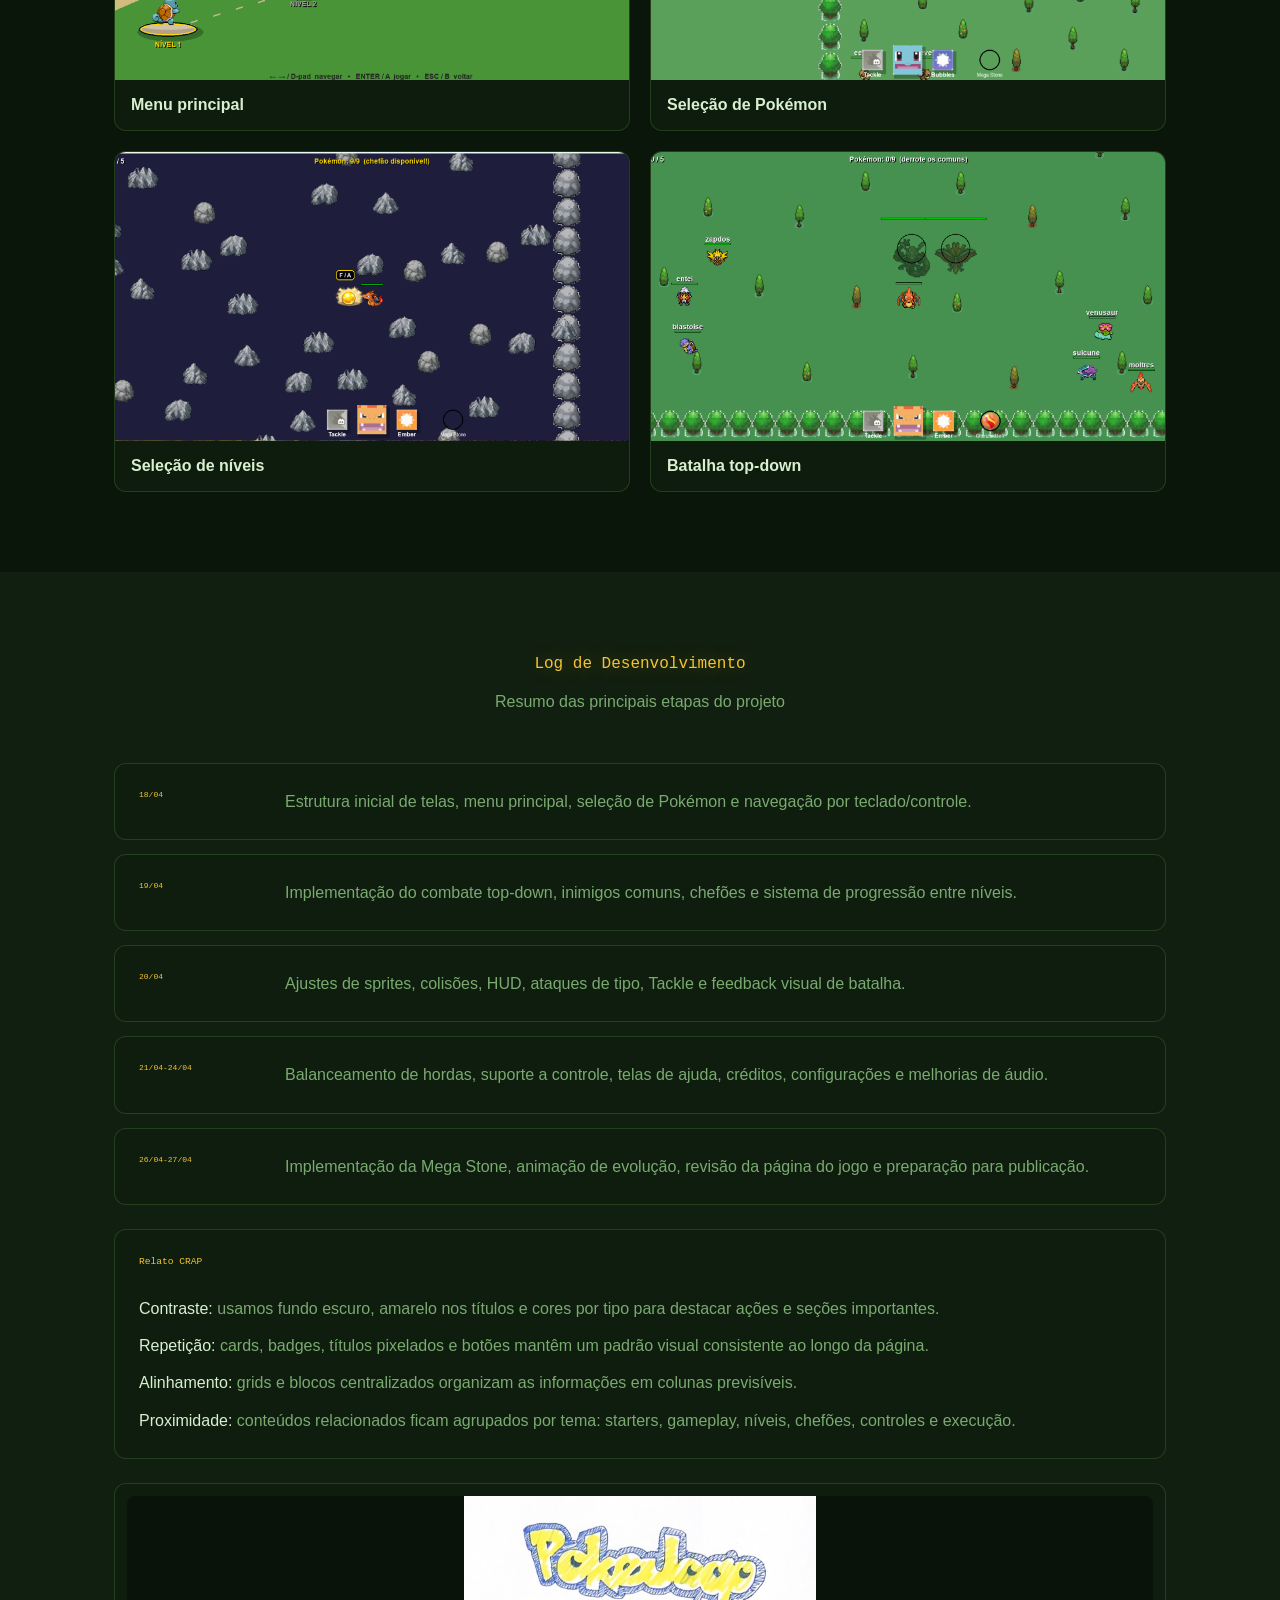
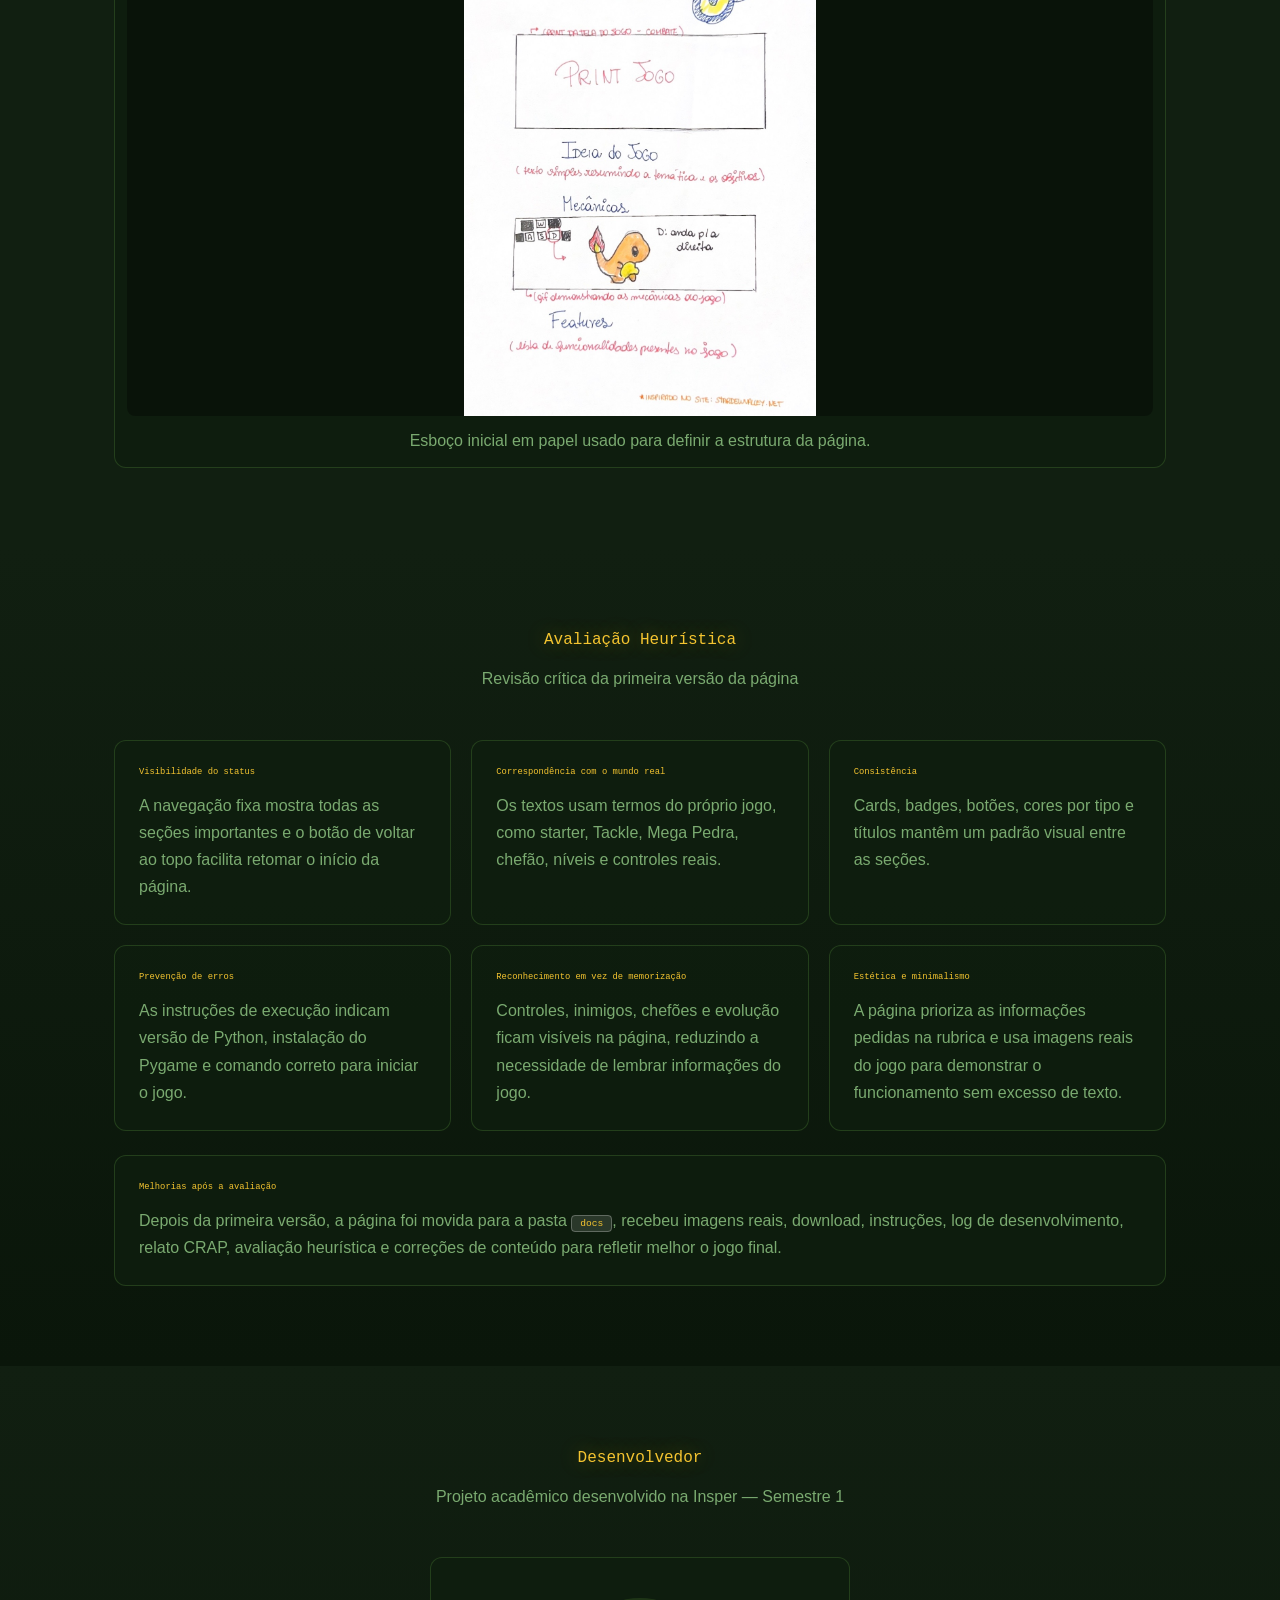
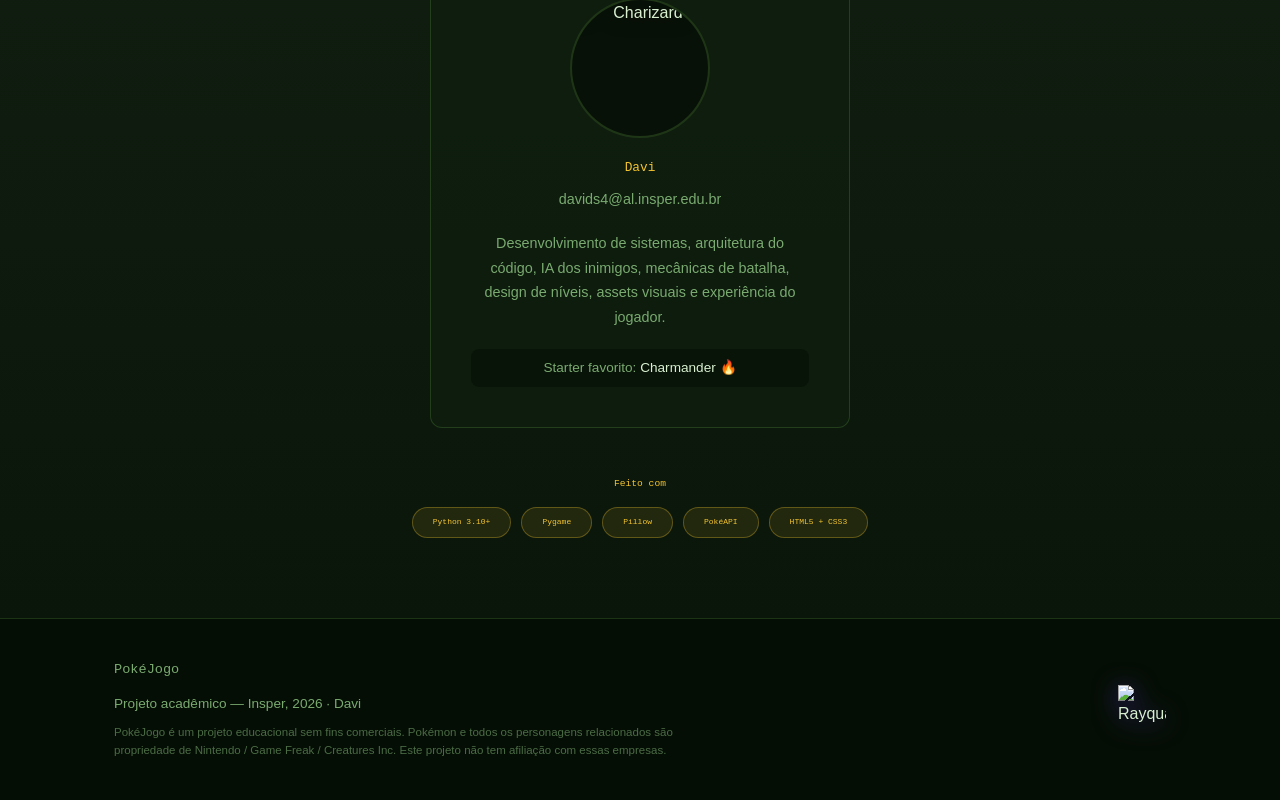
==== commit d2851bfa: "Remove video da pagina" ====
--- a/docs/index.html
+++ b/docs/index.html
@@ -425,7 +425,7 @@
   <section class="section download" id="download">
     <div class="container">
       <h2 class="section-title pixel">Baixar e Executar</h2>
-      <p class="section-subtitle">Pacote do jogo, vídeo de demonstração e instruções para rodar localmente</p>
+      <p class="section-subtitle">Pacote do jogo e instruções para rodar localmente</p>
       <div class="download-grid">
         <div class="download-panel">
           <h3 class="pixel">Download</h3>
@@ -441,12 +441,6 @@
             <li>Execute <kbd>python jogo.py</kbd>.</li>
           </ol>
         </div>
-      </div>
-      <div class="video-frame">
-        <video controls muted poster="assets/images/screenshot-menu.png">
-          <source src="assets/videos/pokejogo-demo.mp4" type="video/mp4">
-          Seu navegador não suporta vídeo HTML5.
-        </video>
       </div>
     </div>
   </section>
@@ -551,7 +545,7 @@
       </div>
       <div class="heuristic-notes">
         <h3 class="pixel">Melhorias após a avaliação</h3>
-        <p>Depois da primeira versão, a página foi movida para a pasta <kbd>docs</kbd>, recebeu imagens reais, vídeo, download, instruções, log de desenvolvimento, relato CRAP, avaliação heurística e correções de conteúdo para refletir melhor o jogo final.</p>
+        <p>Depois da primeira versão, a página foi movida para a pasta <kbd>docs</kbd>, recebeu imagens reais, download, instruções, log de desenvolvimento, relato CRAP, avaliação heurística e correções de conteúdo para refletir melhor o jogo final.</p>
       </div>
     </div>
   </section>
--- a/docs/style.css
+++ b/docs/style.css
@@ -640,25 +640,6 @@
   padding-left: 20px;
 }
 
-.video-frame {
-  background: rgba(0,0,0,0.35);
-  border: 1px solid var(--border);
-  border-radius: var(--radius);
-  padding: 12px;
-  max-width: 920px;
-  margin: 0 auto;
-}
-
-.video-frame video {
-  display: block;
-  width: 100%;
-  aspect-ratio: 16 / 9;
-  object-fit: cover;
-  object-position: center center;
-  background: #000;
-  border-radius: 8px;
-}
-
 .screenshots { background: var(--bg-dark); }
 
 .screens-grid {
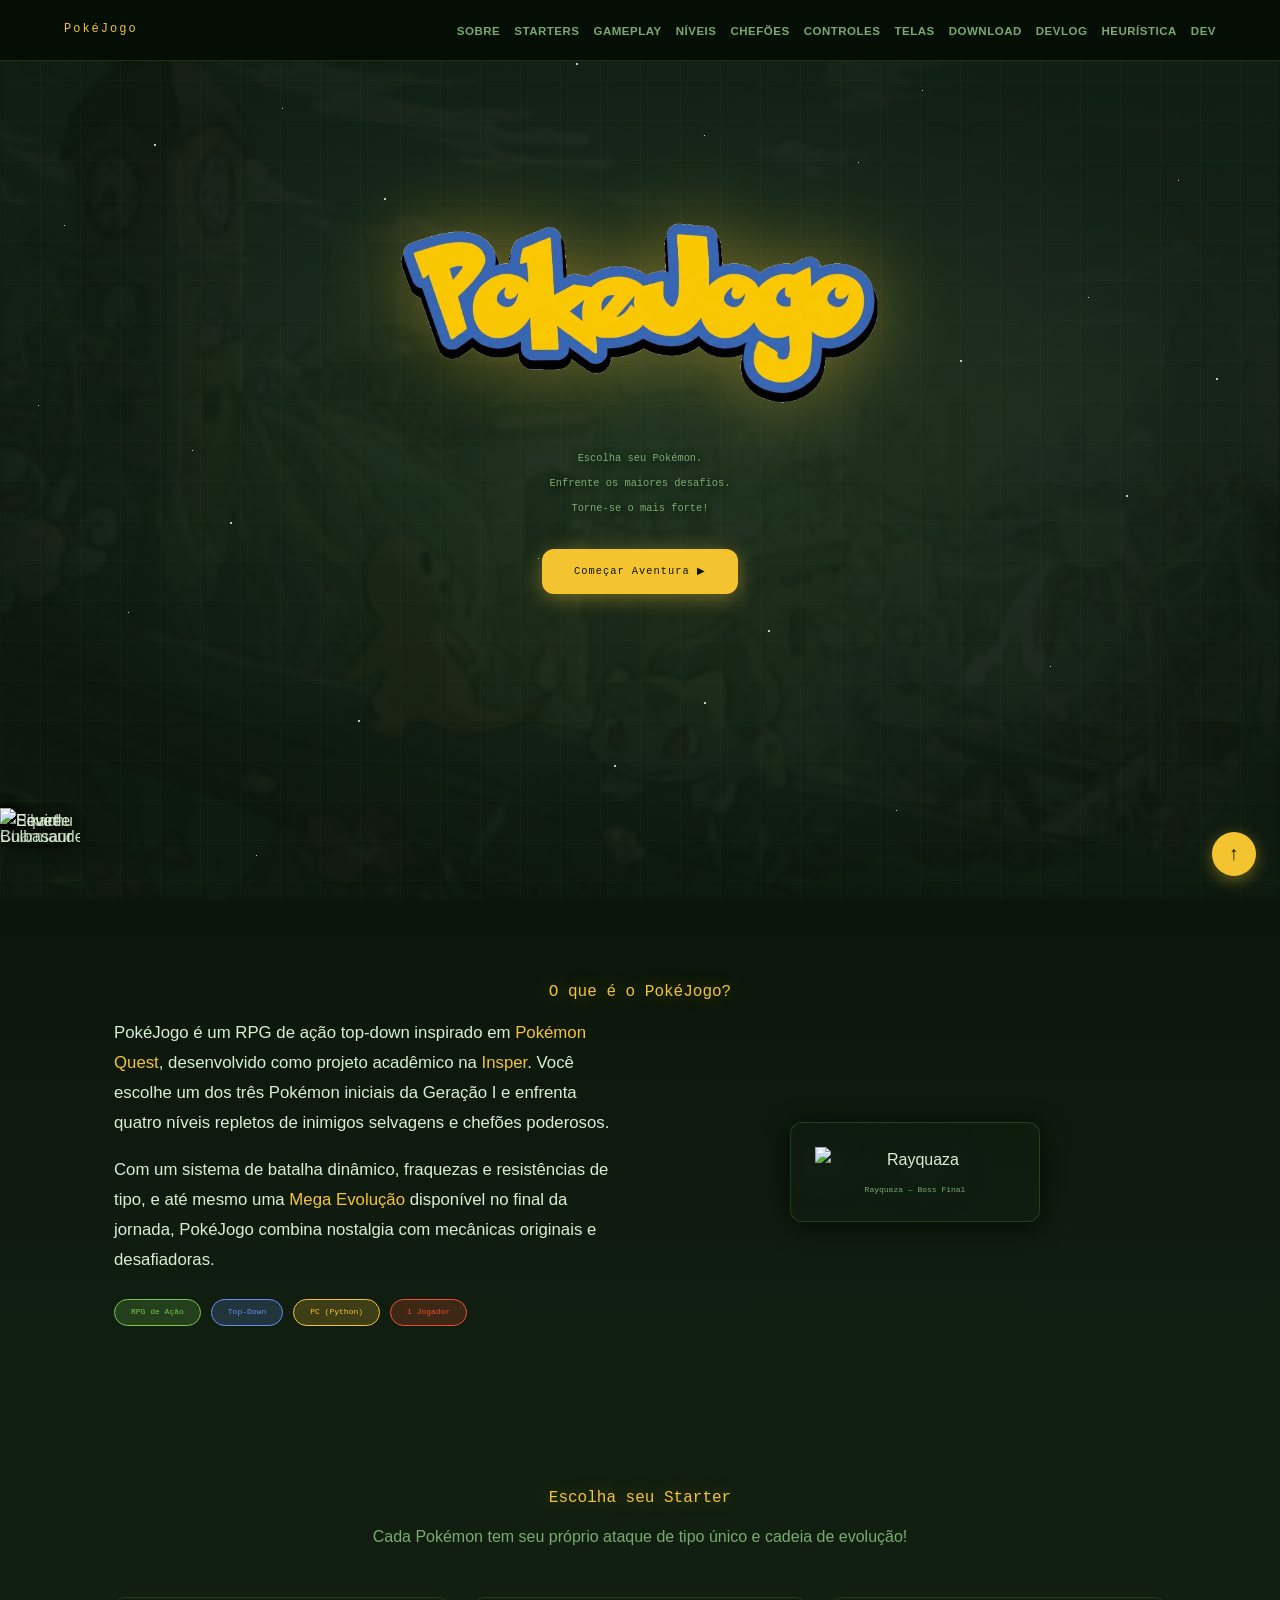
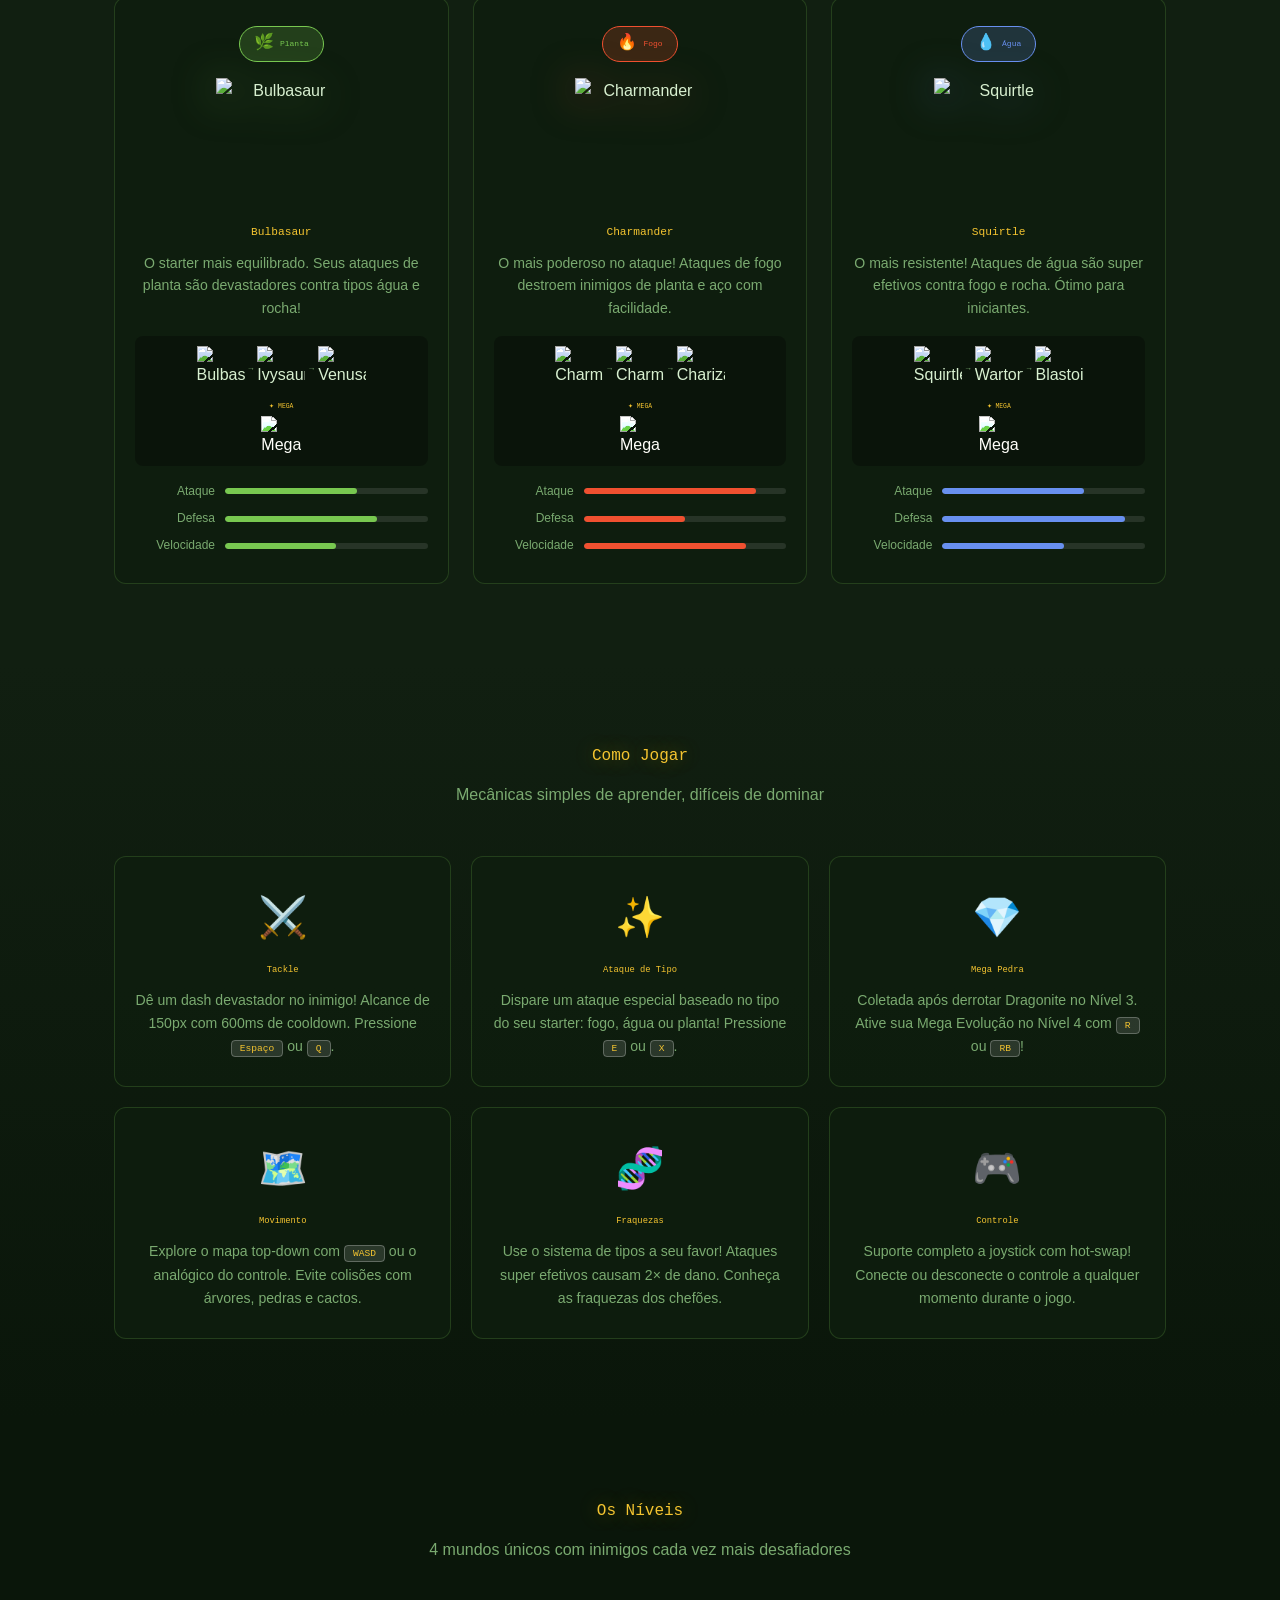
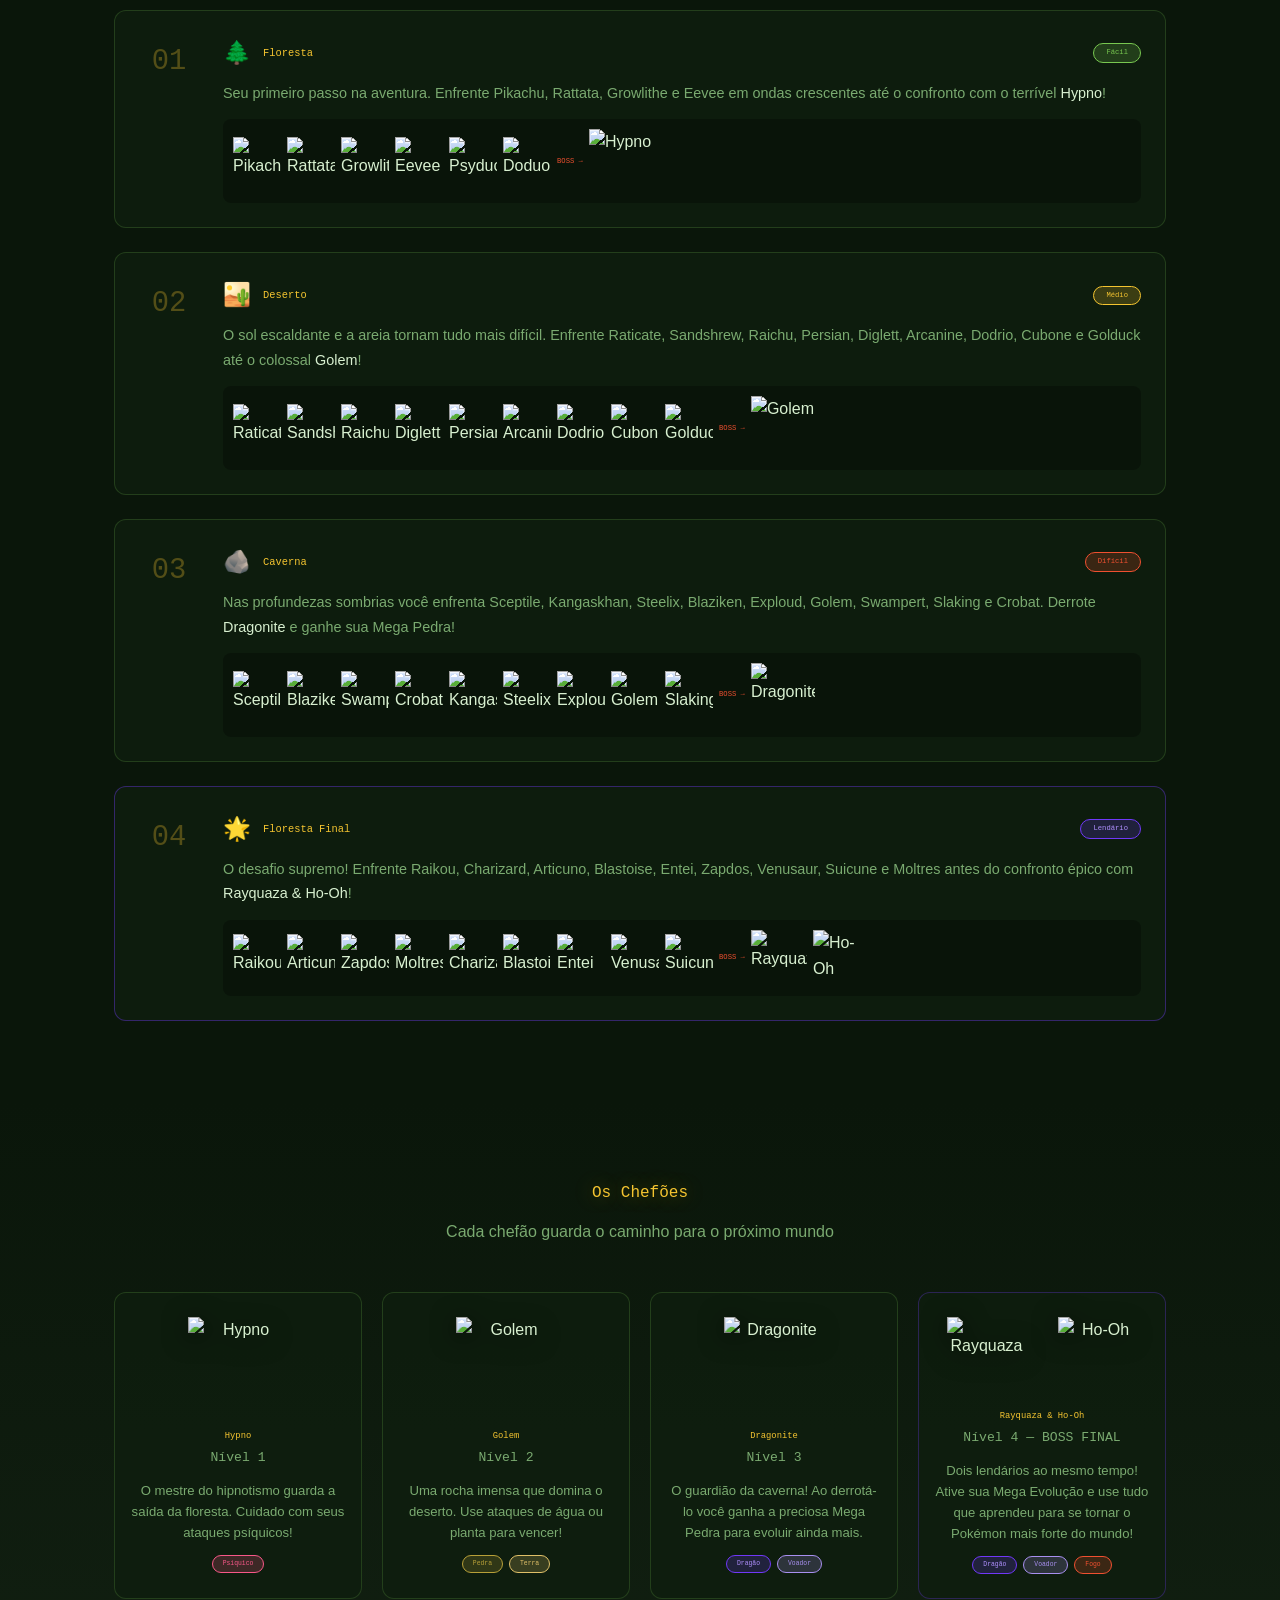
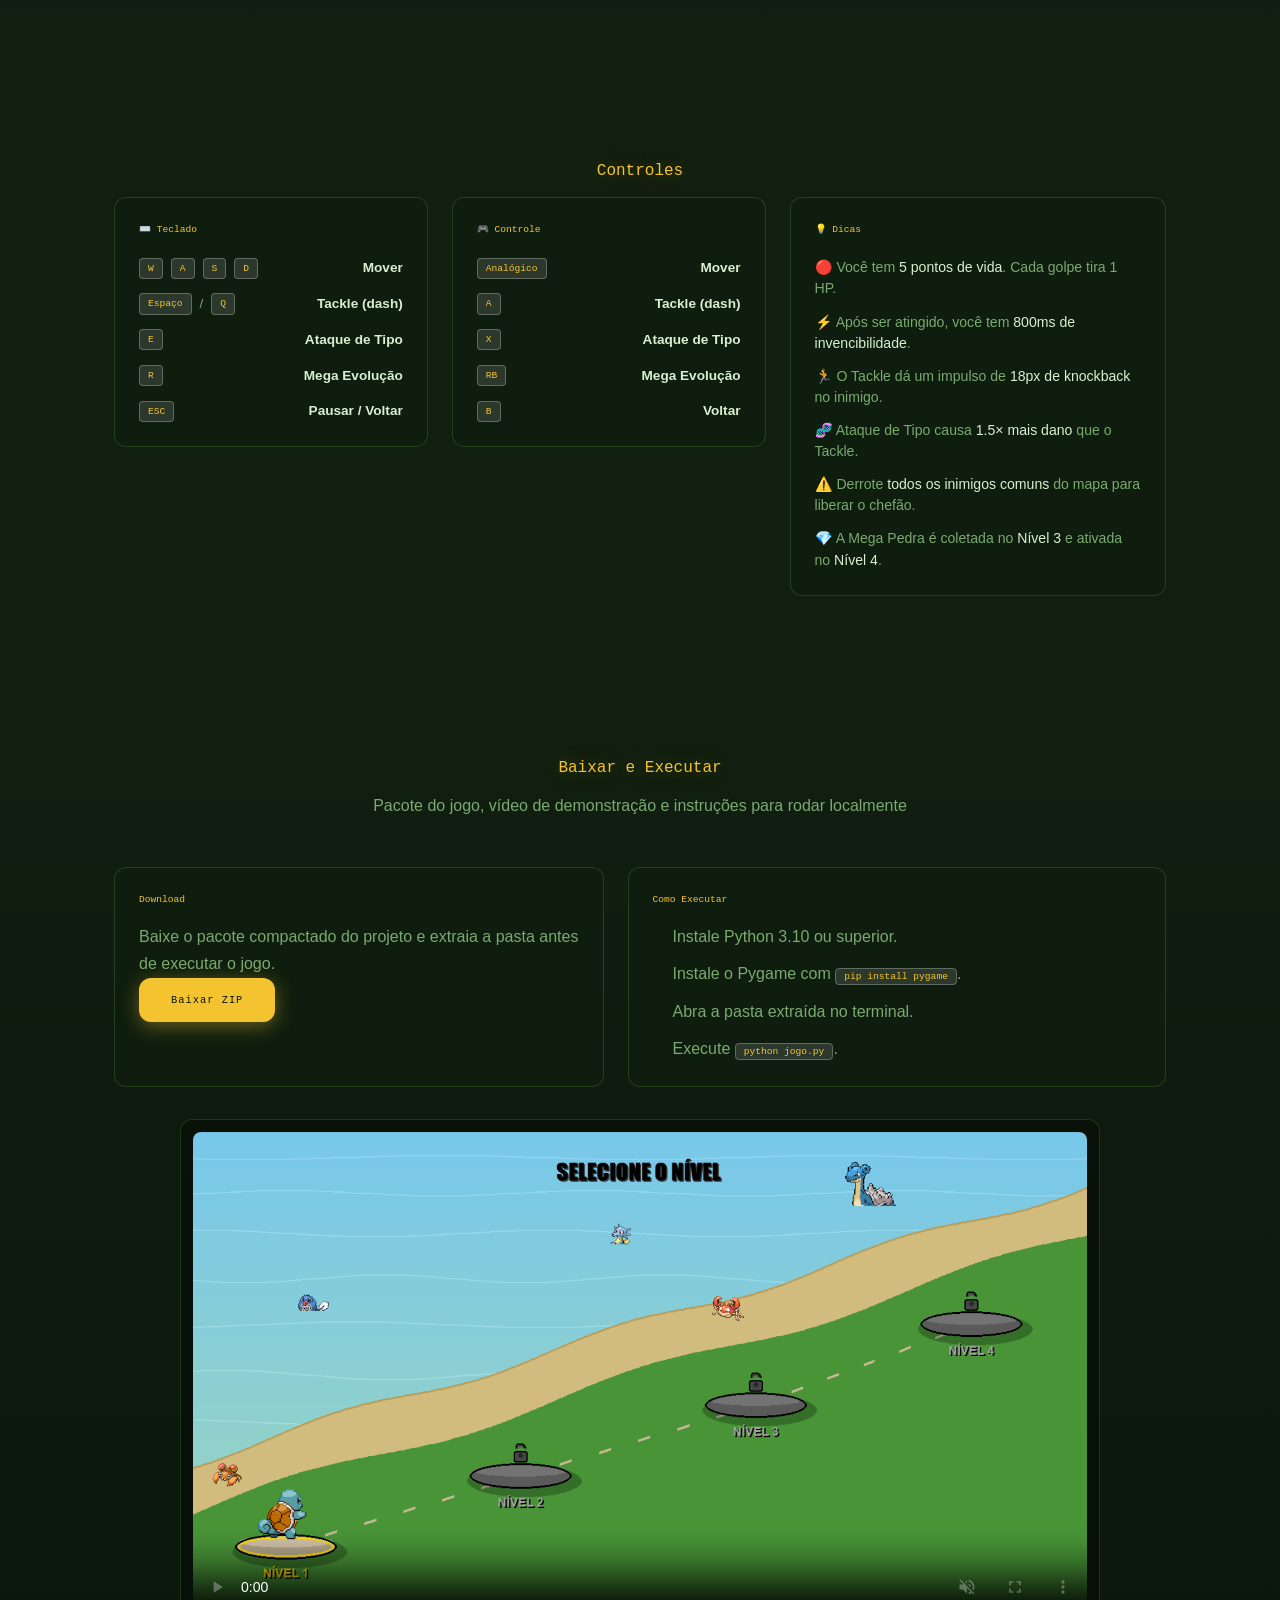
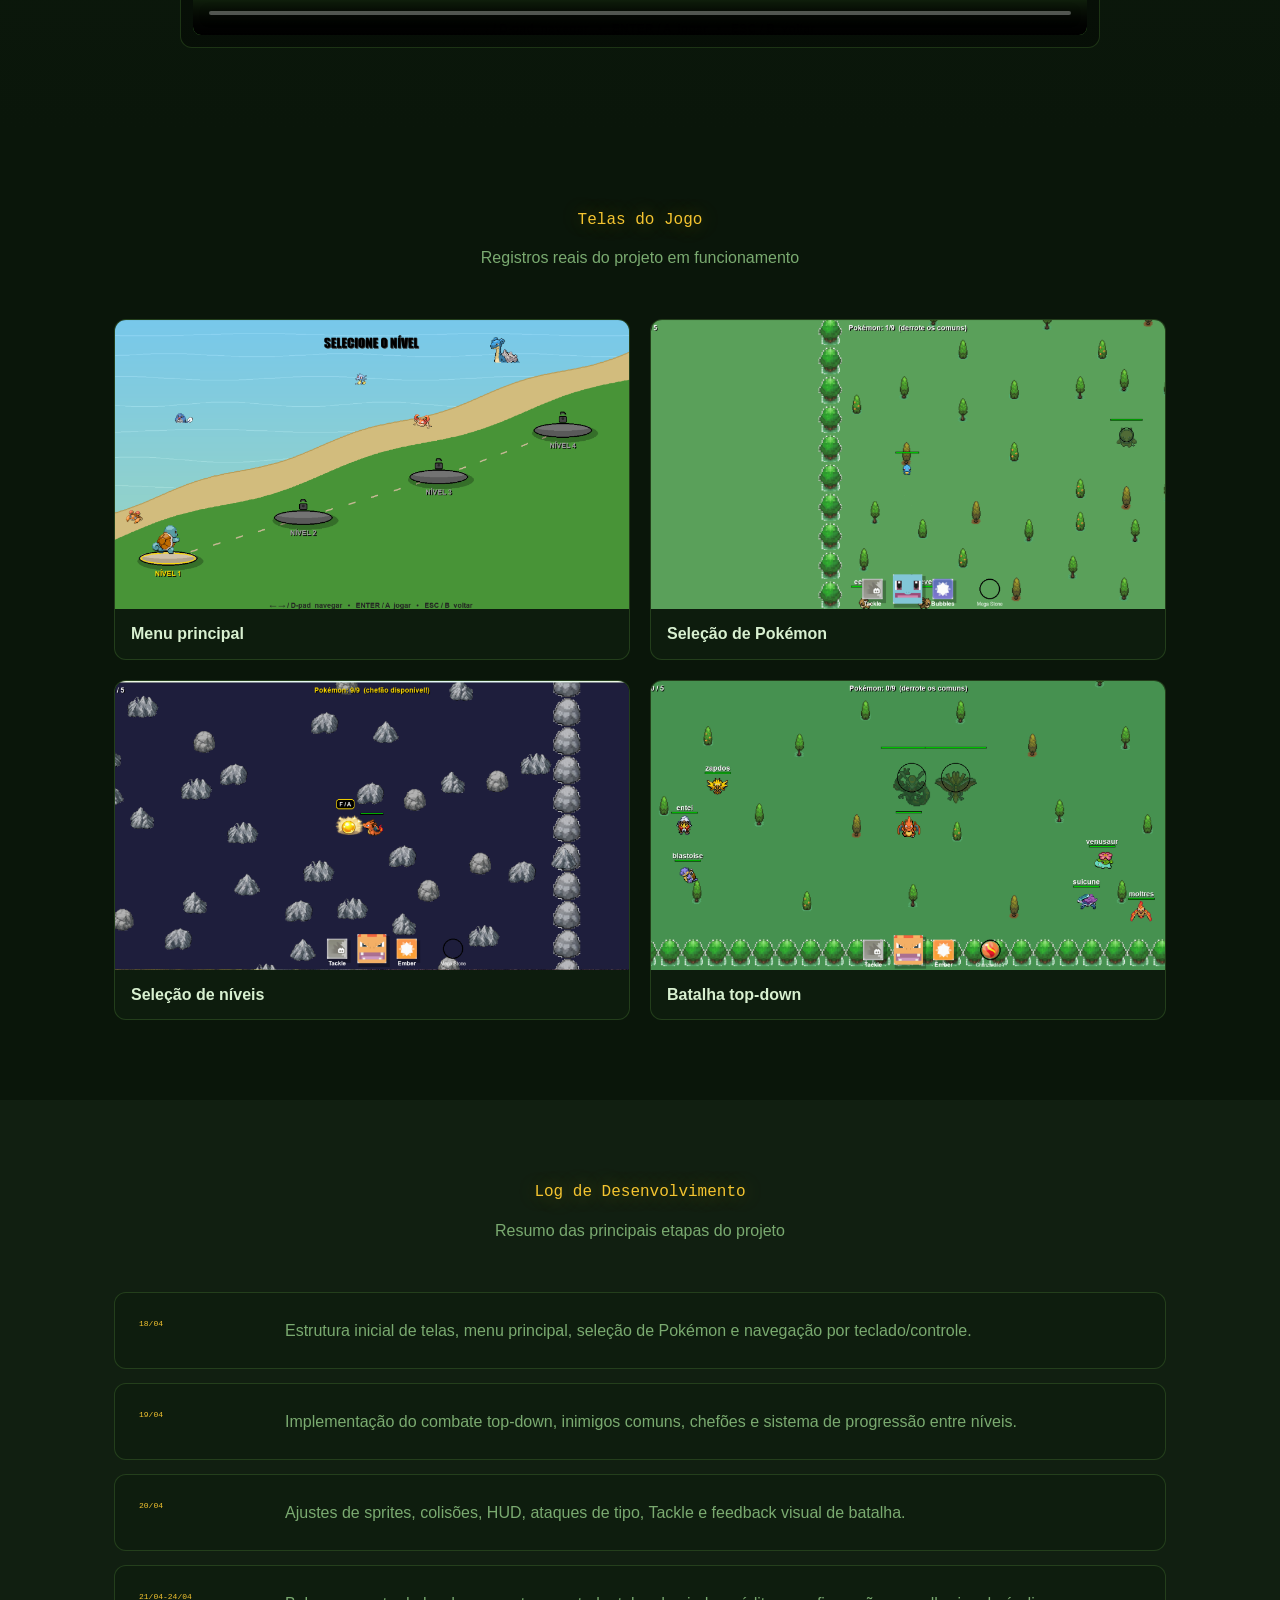
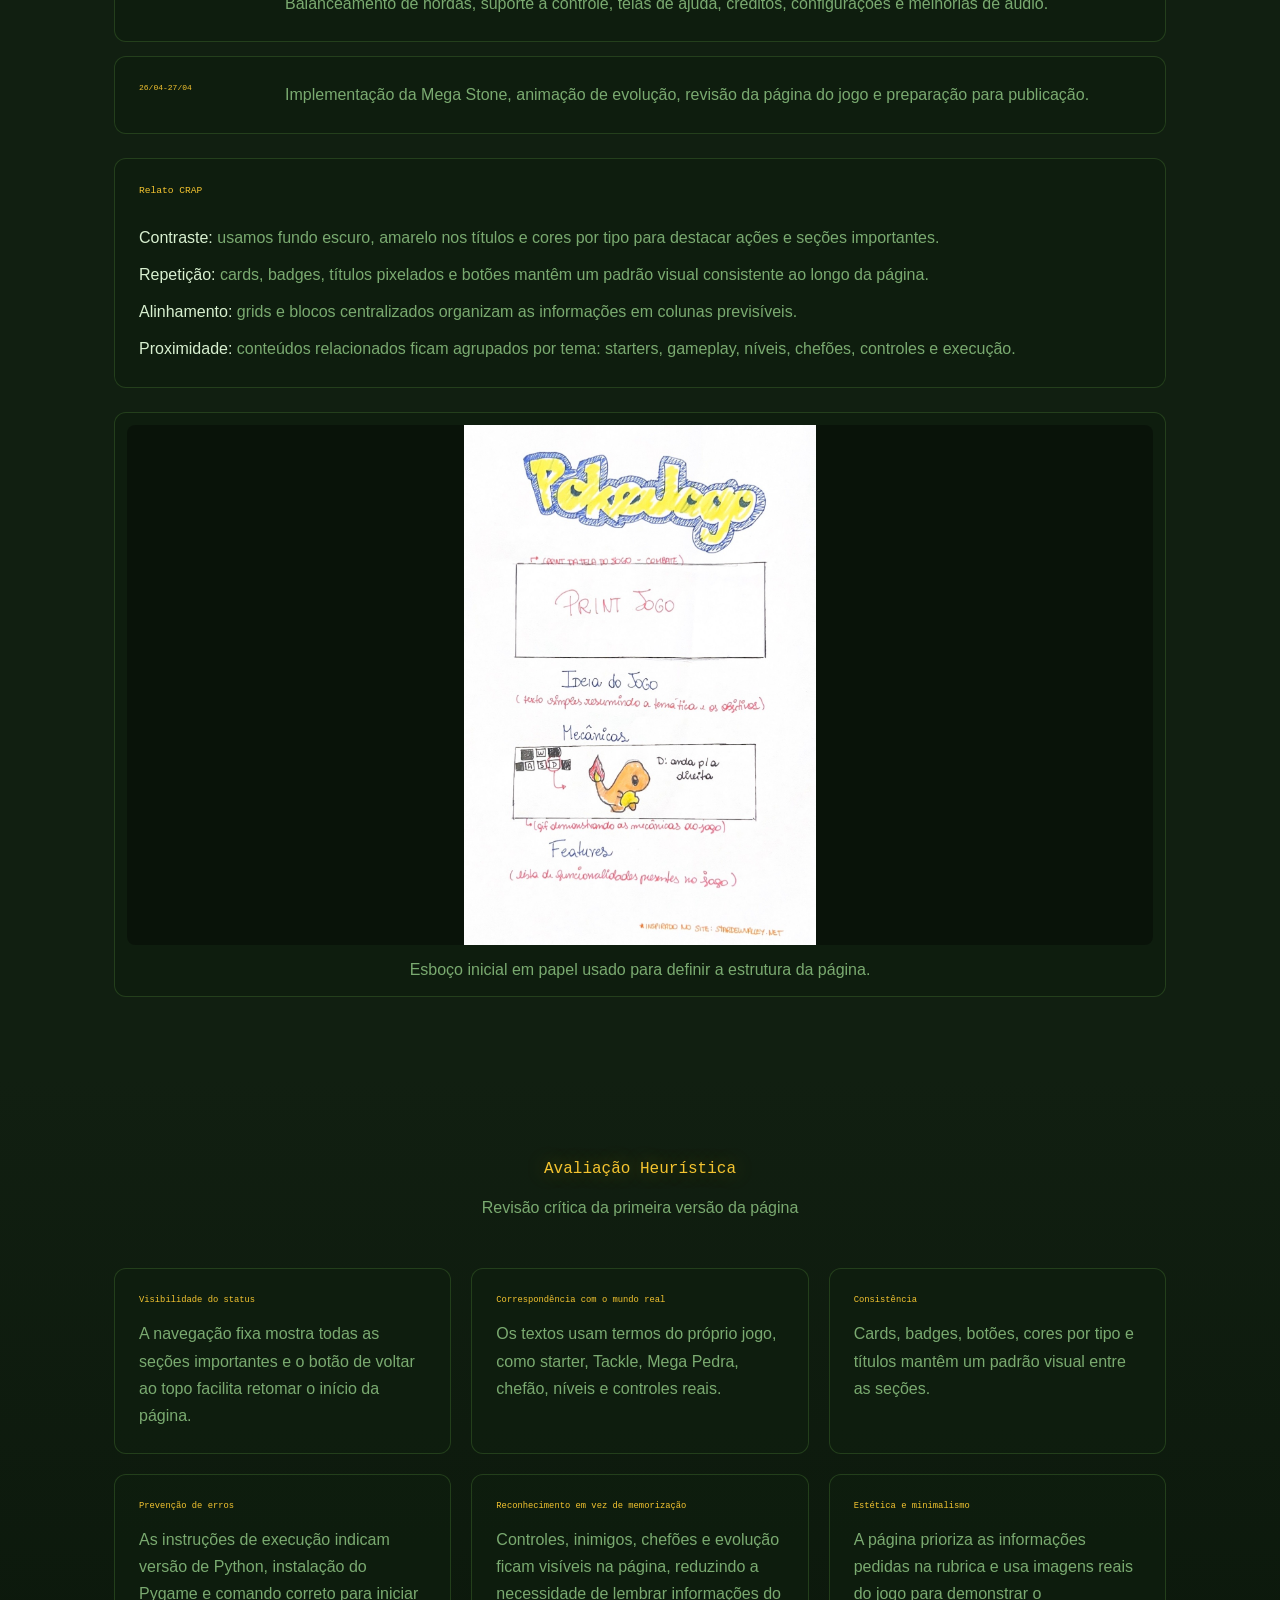
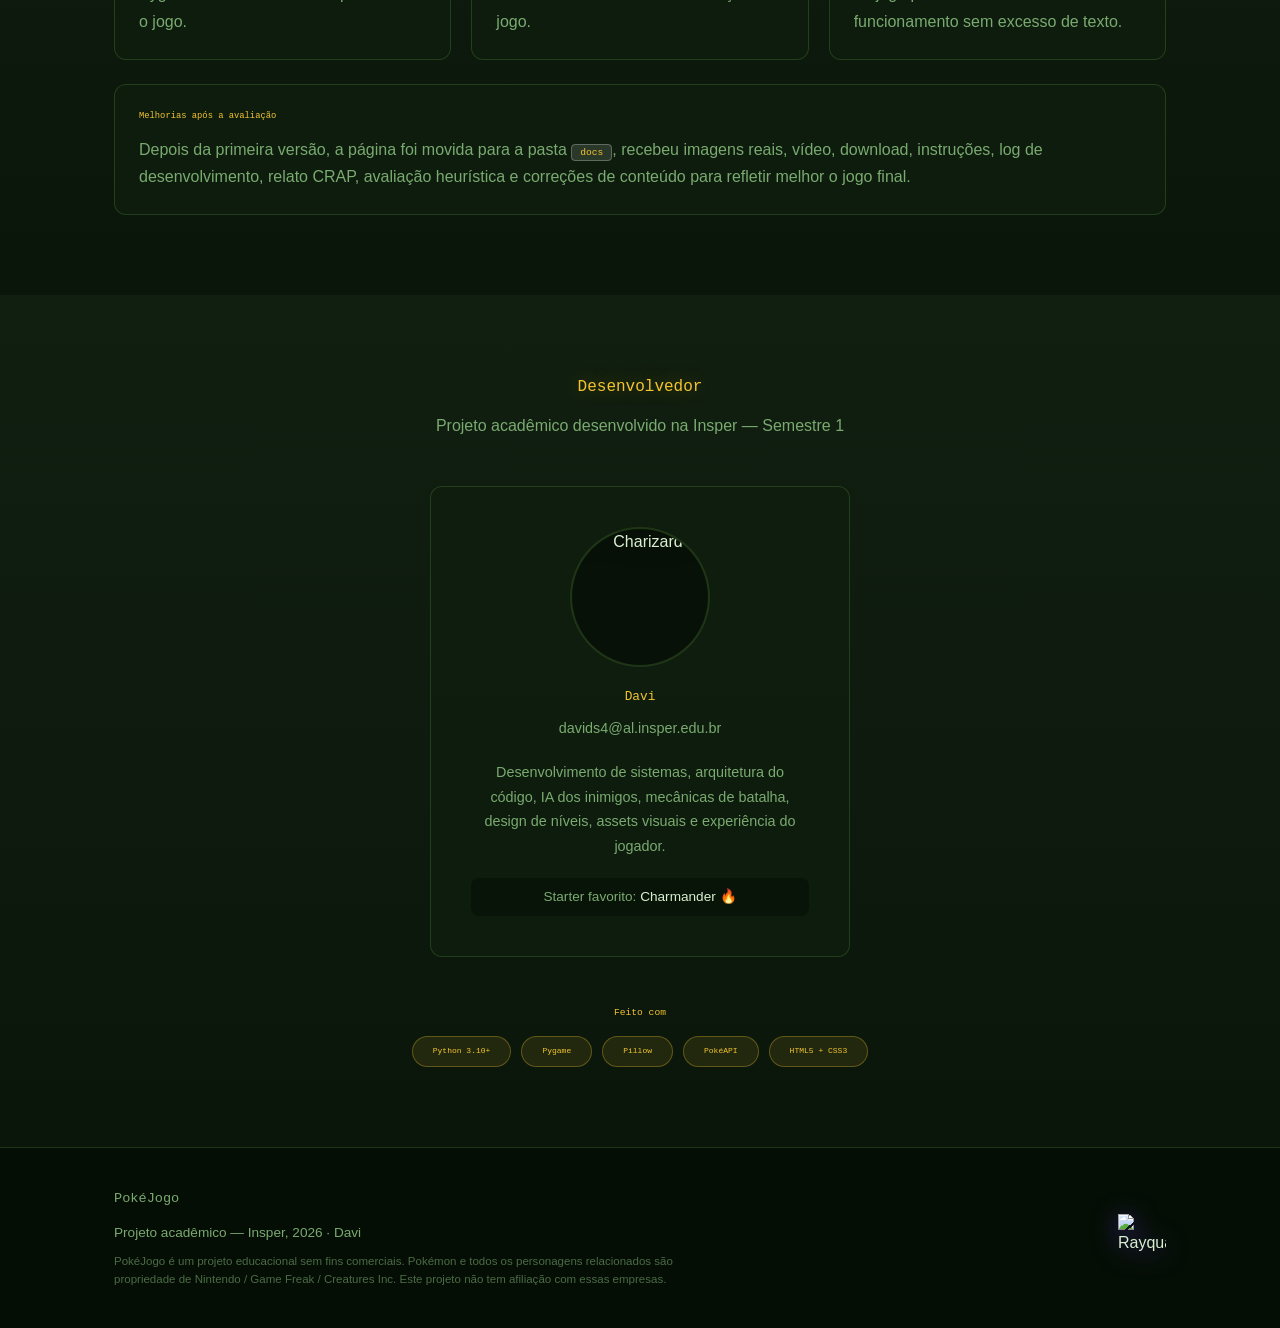
==== commit ceeb2c79: "Recoloca video demonstrativo" ====
--- a/docs/index.html
+++ b/docs/index.html
@@ -425,7 +425,7 @@
   <section class="section download" id="download">
     <div class="container">
       <h2 class="section-title pixel">Baixar e Executar</h2>
-      <p class="section-subtitle">Pacote do jogo e instruções para rodar localmente</p>
+      <p class="section-subtitle">Pacote do jogo, vídeo de demonstração e instruções para rodar localmente</p>
       <div class="download-grid">
         <div class="download-panel">
           <h3 class="pixel">Download</h3>
@@ -441,6 +441,12 @@
             <li>Execute <kbd>python jogo.py</kbd>.</li>
           </ol>
         </div>
+      </div>
+      <div class="video-frame">
+        <video controls muted poster="assets/images/screenshot-menu.png">
+          <source src="assets/videos/pokejogo-demo.mp4" type="video/mp4">
+          Seu navegador não suporta vídeo HTML5.
+        </video>
       </div>
     </div>
   </section>
@@ -545,7 +551,7 @@
       </div>
       <div class="heuristic-notes">
         <h3 class="pixel">Melhorias após a avaliação</h3>
-        <p>Depois da primeira versão, a página foi movida para a pasta <kbd>docs</kbd>, recebeu imagens reais, download, instruções, log de desenvolvimento, relato CRAP, avaliação heurística e correções de conteúdo para refletir melhor o jogo final.</p>
+        <p>Depois da primeira versão, a página foi movida para a pasta <kbd>docs</kbd>, recebeu imagens reais, vídeo, download, instruções, log de desenvolvimento, relato CRAP, avaliação heurística e correções de conteúdo para refletir melhor o jogo final.</p>
       </div>
     </div>
   </section>
--- a/docs/style.css
+++ b/docs/style.css
@@ -640,6 +640,25 @@
   padding-left: 20px;
 }
 
+.video-frame {
+  background: rgba(0,0,0,0.35);
+  border: 1px solid var(--border);
+  border-radius: var(--radius);
+  padding: 12px;
+  max-width: 920px;
+  margin: 0 auto;
+}
+
+.video-frame video {
+  display: block;
+  width: 100%;
+  aspect-ratio: 16 / 9;
+  object-fit: cover;
+  object-position: center center;
+  background: #000;
+  border-radius: 8px;
+}
+
 .screenshots { background: var(--bg-dark); }
 
 .screens-grid {
